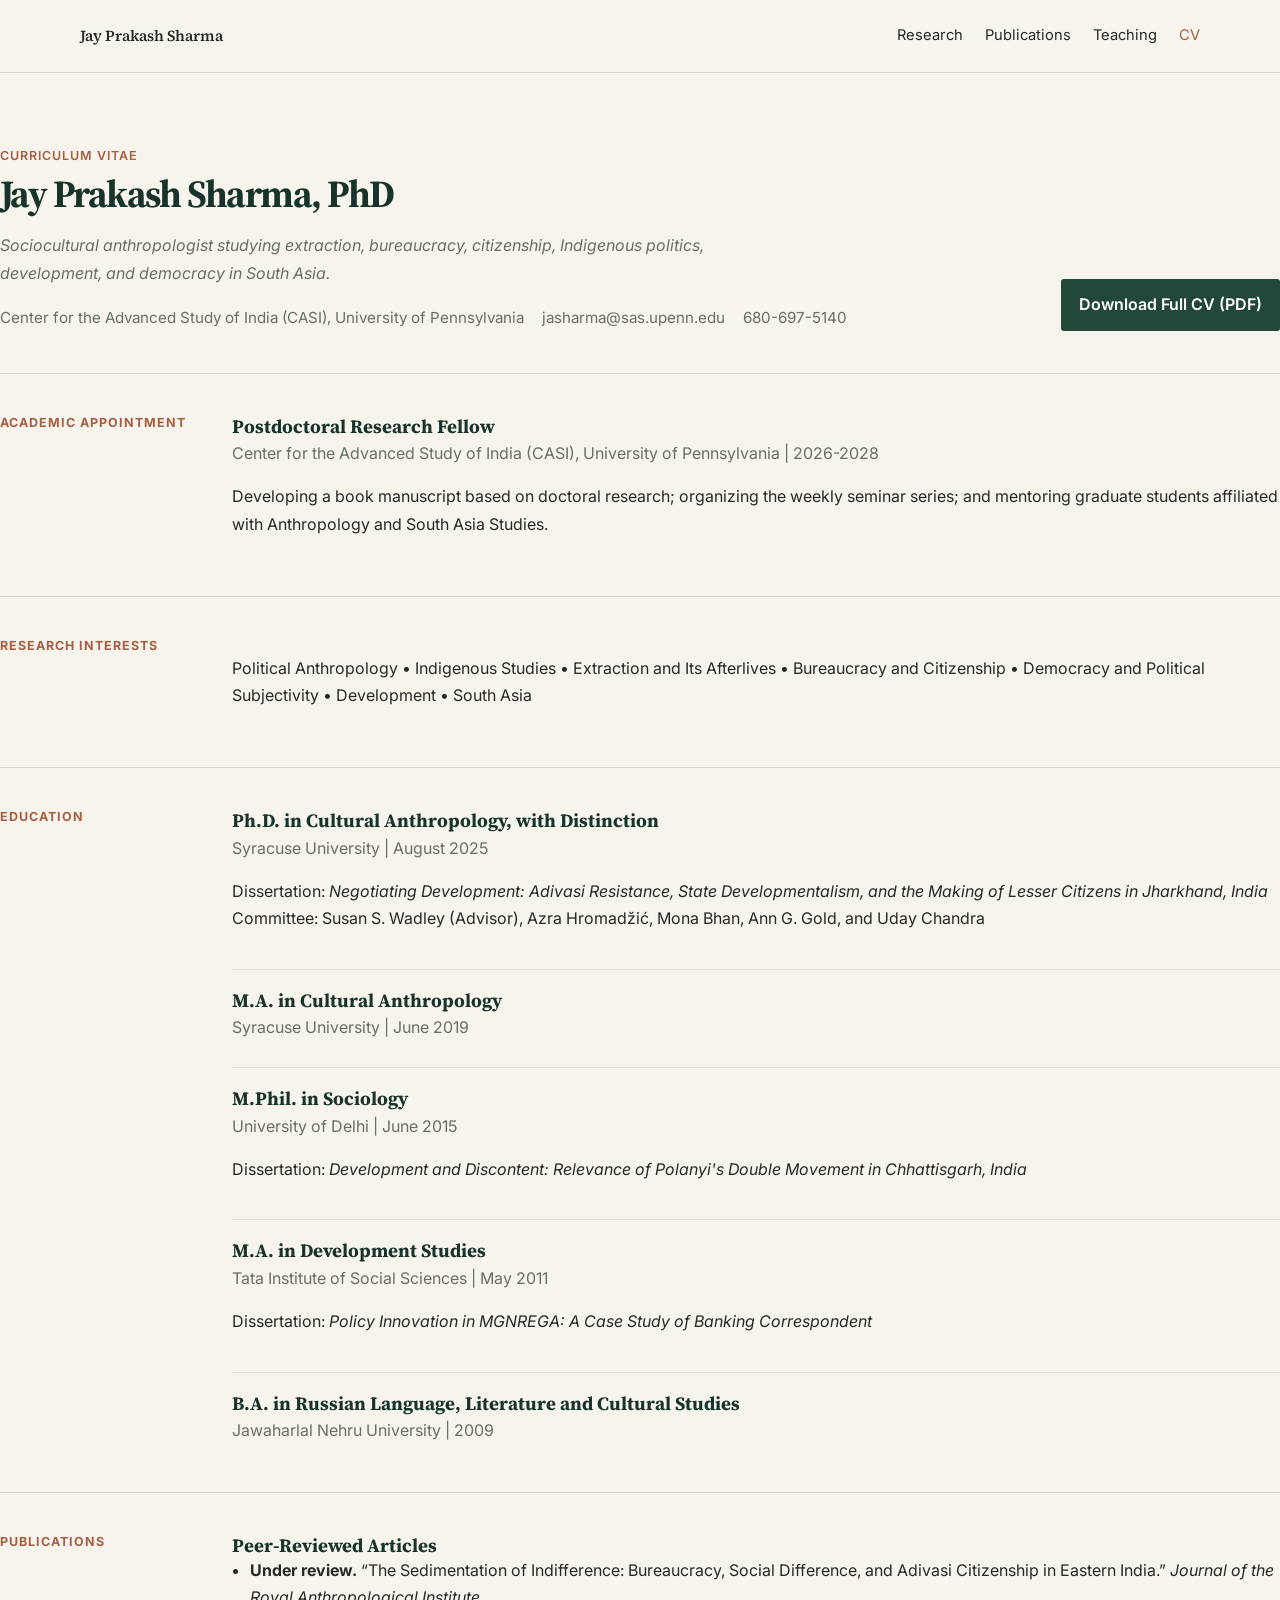
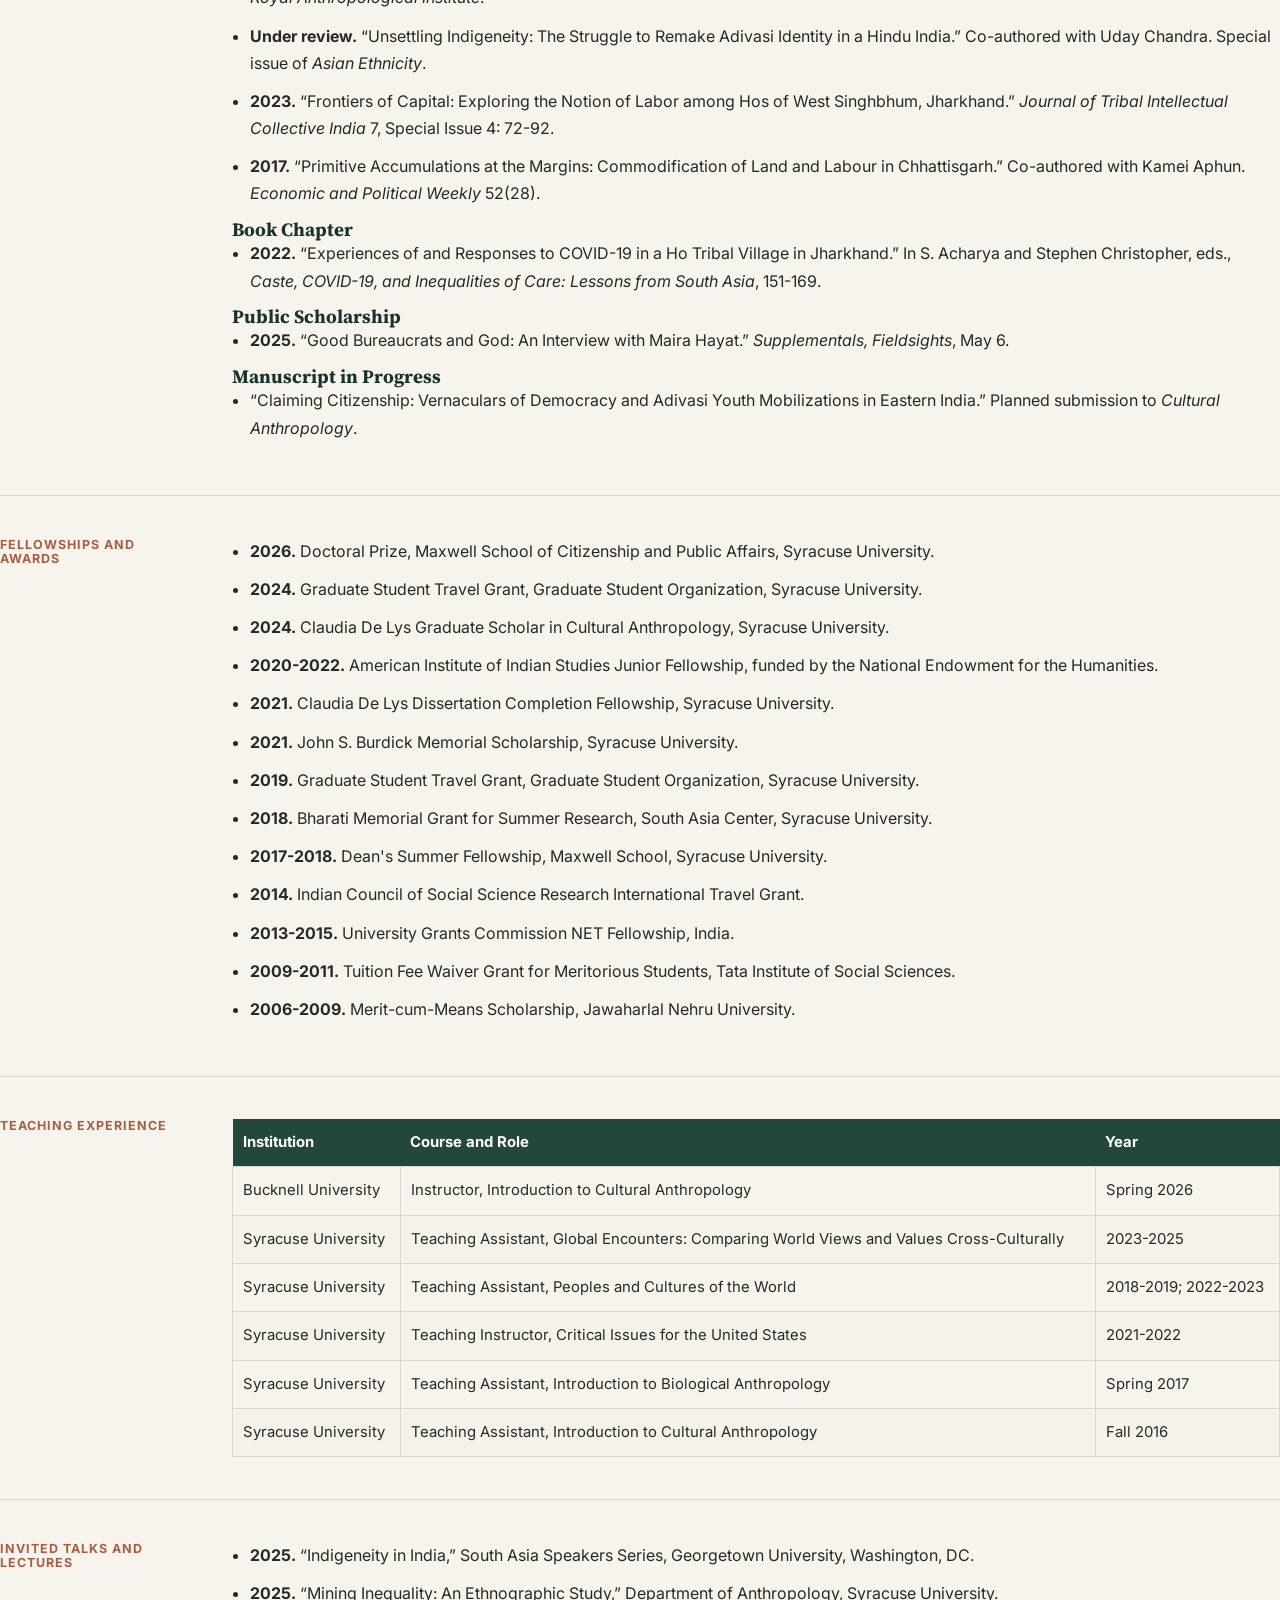
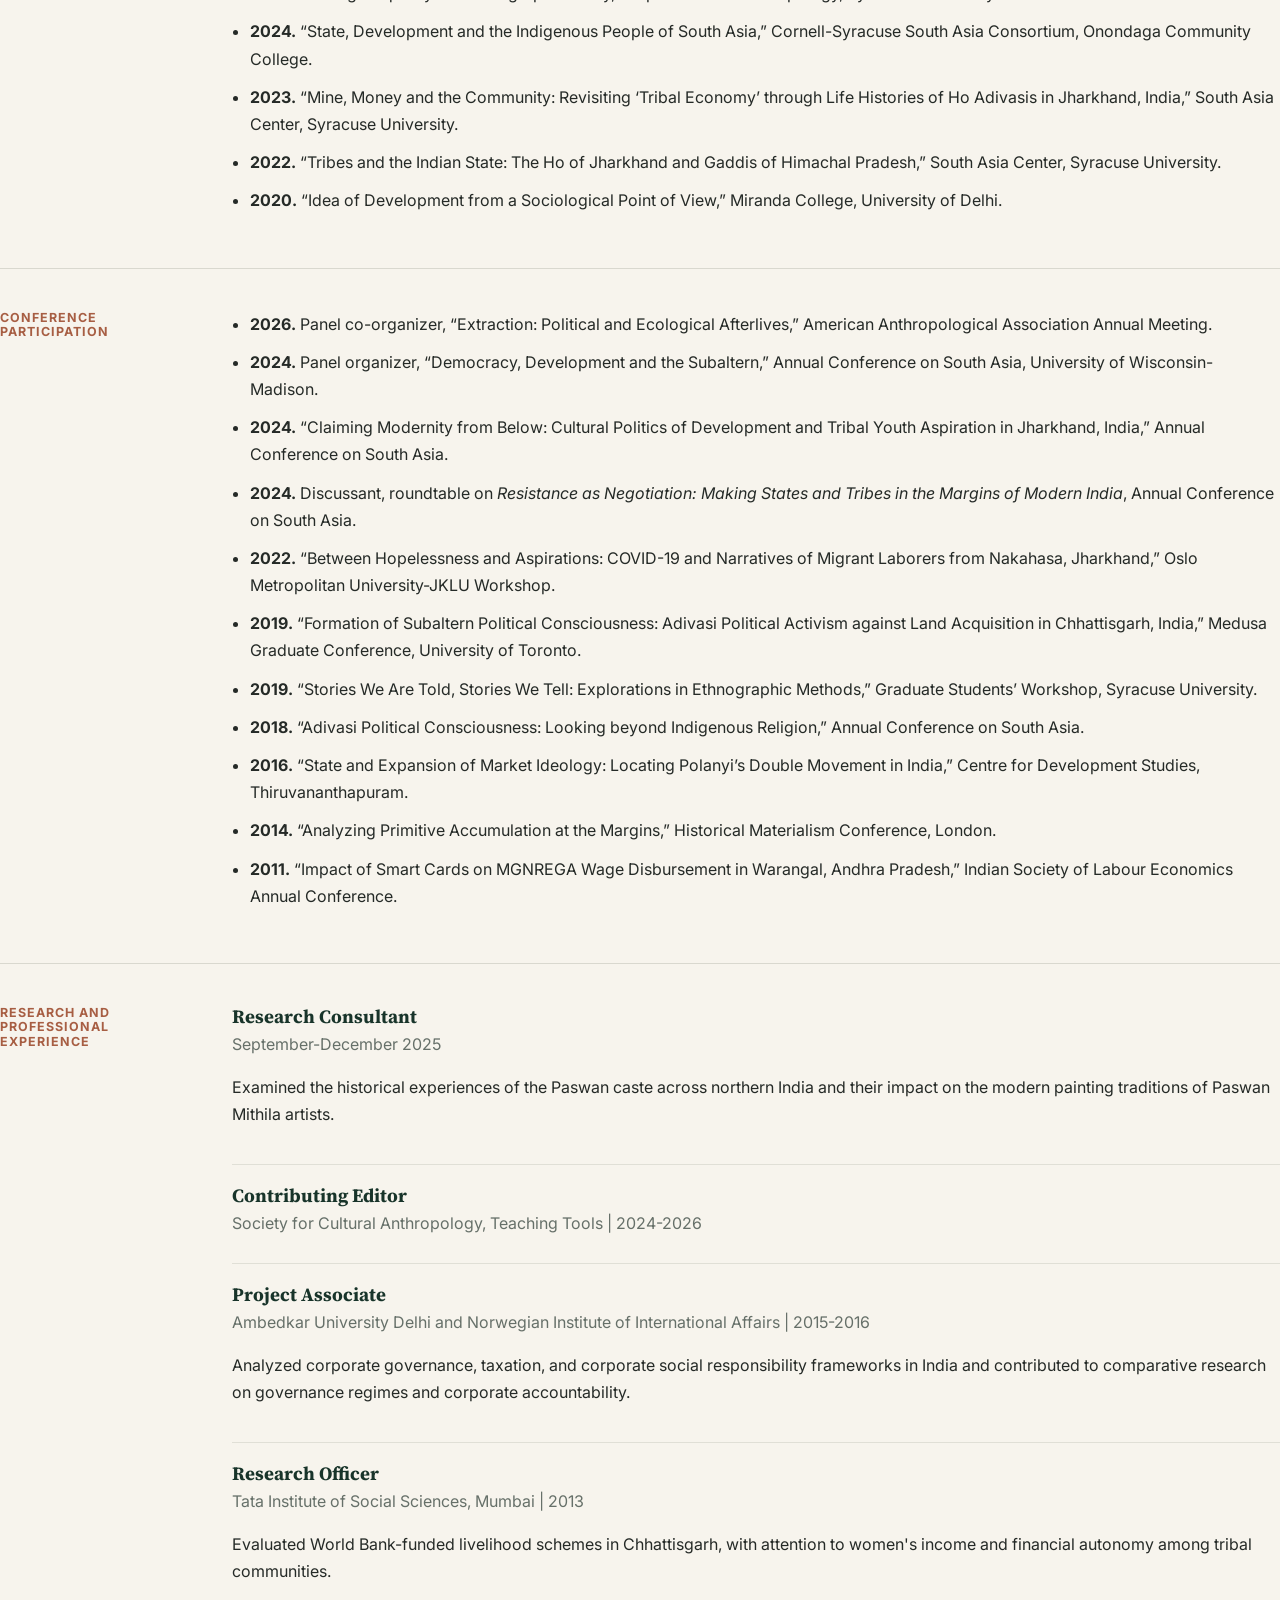
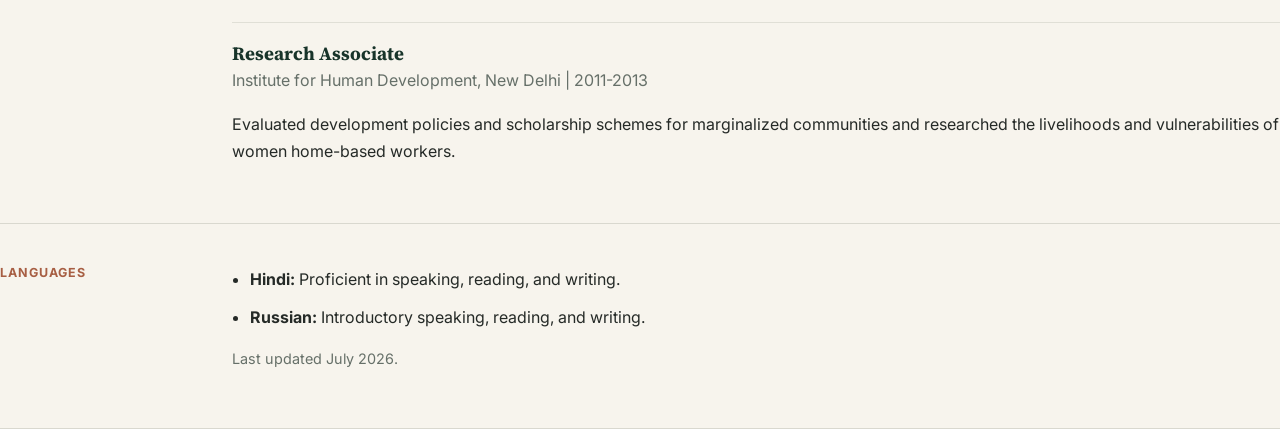
==== cv.html @ a137f5ca "Update cv.html" ====
<!doctype html><html lang="en"><head><meta charset="utf-8"><meta name="viewport" content="width=device-width,initial-scale=1"><title>CV | Jay Prakash Sharma</title><link rel="stylesheet" href="styles.css"><style>
.cv-hero{padding:72px 0 42px;border-bottom:1px solid var(--line)}.cv-hero-grid{display:grid;grid-template-columns:minmax(0,1fr) auto;gap:36px;align-items:end}.cv-hero h1{margin:6px 0 8px}.cv-tagline{max-width:760px;color:var(--muted);font-style:italic}.cv-contact{margin-top:18px;display:flex;gap:18px;flex-wrap:wrap;color:var(--muted);font-size:.95rem}.cv-download{display:inline-block;padding:12px 18px;background:var(--forest);color:#fff;text-decoration:none;border-radius:3px;font-weight:600}.cv-download:hover{background:var(--forest-dark);color:#fff}.cv-section{display:grid;grid-template-columns:190px minmax(0,1fr);gap:42px;padding:42px 0;border-bottom:1px solid var(--line)}.cv-section-title{margin:0;color:var(--terracotta);text-transform:uppercase;letter-spacing:.08em;font-family:Inter,sans-serif;font-size:.78rem;font-weight:700}.cv-content h3{margin:0;color:var(--forest-dark);font-size:1.18rem}.cv-meta{margin:3px 0 6px;color:var(--muted)}.cv-entry{padding-bottom:20px;margin-bottom:20px;border-bottom:1px solid rgba(217,216,207,.75)}.cv-entry:last-child{border-bottom:0;margin-bottom:0;padding-bottom:0}.cv-subheading{margin:28px 0 14px;color:var(--forest-dark);font-size:1.25rem}.cv-list{padding-left:1.15rem;margin:0}.cv-list li{margin-bottom:11px}.cv-table{width:100%;border-collapse:collapse;font-size:.93rem}.cv-table th{background:var(--forest);color:#fff;text-align:left;padding:11px 10px}.cv-table td{padding:11px 10px;border:1px solid var(--line);vertical-align:top}.cv-table tbody tr:nth-child(even){background:#f5f2ea}.cv-note{color:var(--muted);font-size:.9rem;margin-top:16px}@media(max-width:800px){.cv-hero-grid,.cv-section{grid-template-columns:1fr}.cv-section{gap:16px;padding:34px 0}}
</style></head><body><header class="site-header">
  <nav class="nav">
    <a class="brand" href="index.html">Jay Prakash Sharma</a>

    <div class="nav-links">
      <a href="index.html">Research</a>
      <a href="publications.html">Publications</a>
      <a href="teaching.html">Teaching</a>
      <a class="active" href="cv.html">CV</a>
    </div>
  </nav>
</header>
<section class="cv-hero"><div class="cv-hero-grid"><div><div class="label">Curriculum Vitae</div><h1>Jay Prakash Sharma, PhD</h1><p class="cv-tagline">Sociocultural anthropologist studying extraction, bureaucracy, citizenship, Indigenous politics, development, and democracy in South Asia.</p><div class="cv-contact"><span>Center for the Advanced Study of India (CASI), University of Pennsylvania</span><span>jasharma@sas.upenn.edu</span><span>680-697-5140</span></div></div><a class="cv-download" href="Jay_Prakash_Sharma_CV.pdf" download>Download Full CV (PDF)</a></div></section>
<section class="cv-section"><h2 class="cv-section-title">Academic Appointment</h2><div class="cv-content"><article class="cv-entry"><h3>Postdoctoral Research Fellow</h3><p class="cv-meta">Center for the Advanced Study of India (CASI), University of Pennsylvania | 2026-2028</p><p>Developing a book manuscript based on doctoral research; organizing the weekly seminar series; and mentoring graduate students affiliated with Anthropology and South Asia Studies.</p></article></div></section><section class="cv-section"><h2 class="cv-section-title">Research Interests</h2><div class="cv-content"><p>Political Anthropology • Indigenous Studies • Extraction and Its Afterlives • Bureaucracy and Citizenship • Democracy and Political Subjectivity • Development • South Asia</p></div></section><section class="cv-section"><h2 class="cv-section-title">Education</h2><div class="cv-content"><article class="cv-entry"><h3>Ph.D. in Cultural Anthropology, with Distinction</h3><p class="cv-meta">Syracuse University | August 2025</p><p>Dissertation: <i>Negotiating Development: Adivasi Resistance, State Developmentalism, and the Making of Lesser Citizens in Jharkhand, India</i><br/>Committee: Susan S. Wadley (Advisor), Azra Hromadžić, Mona Bhan, Ann G. Gold, and Uday Chandra</p></article><article class="cv-entry"><h3>M.A. in Cultural Anthropology</h3><p class="cv-meta">Syracuse University | June 2019</p></article><article class="cv-entry"><h3>M.Phil. in Sociology</h3><p class="cv-meta">University of Delhi | June 2015</p><p>Dissertation: <i>Development and Discontent: Relevance of Polanyi's Double Movement in Chhattisgarh, India</i></p></article><article class="cv-entry"><h3>M.A. in Development Studies</h3><p class="cv-meta">Tata Institute of Social Sciences | May 2011</p><p>Dissertation: <i>Policy Innovation in MGNREGA: A Case Study of Banking Correspondent</i></p></article><article class="cv-entry"><h3>B.A. in Russian Language, Literature and Cultural Studies</h3><p class="cv-meta">Jawaharlal Nehru University | 2009</p></article></div></section><section class="cv-section"><h2 class="cv-section-title">Publications</h2><div class="cv-content"><h3 class="cv-subheading">Peer-Reviewed Articles</h3><ul class="cv-list"><li><strong>Under review.</strong> “The Sedimentation of Indifference: Bureaucracy, Social Difference, and Adivasi Citizenship in Eastern India.” <em>Journal of the Royal Anthropological Institute</em>.</li><li><strong>Under review.</strong> “Unsettling Indigeneity: The Struggle to Remake Adivasi Identity in a Hindu India.” Co-authored with Uday Chandra. Special issue of <em>Asian Ethnicity</em>.</li><li><strong>2023.</strong> “Frontiers of Capital: Exploring the Notion of Labor among Hos of West Singhbhum, Jharkhand.” <em>Journal of Tribal Intellectual Collective India</em> 7, Special Issue 4: 72-92.</li><li><strong>2017.</strong> “Primitive Accumulations at the Margins: Commodification of Land and Labour in Chhattisgarh.” Co-authored with Kamei Aphun. <em>Economic and Political Weekly</em> 52(28).</li></ul><h3 class="cv-subheading">Book Chapter</h3><ul class="cv-list"><li><strong>2022.</strong> “Experiences of and Responses to COVID-19 in a Ho Tribal Village in Jharkhand.” In S. Acharya and Stephen Christopher, eds., <em>Caste, COVID-19, and Inequalities of Care: Lessons from South Asia</em>, 151-169.</li></ul><h3 class="cv-subheading">Public Scholarship</h3><ul class="cv-list"><li><strong>2025.</strong> “Good Bureaucrats and God: An Interview with Maira Hayat.” <em>Supplementals, Fieldsights</em>, May 6.</li></ul><h3 class="cv-subheading">Manuscript in Progress</h3><ul class="cv-list"><li>“Claiming Citizenship: Vernaculars of Democracy and Adivasi Youth Mobilizations in Eastern India.” Planned submission to <em>Cultural Anthropology</em>.</li></ul></div></section><section class="cv-section"><h2 class="cv-section-title">Fellowships and Awards</h2><div class="cv-content"><ul class="cv-list"><li><strong>2026.</strong> Doctoral Prize, Maxwell School of Citizenship and Public Affairs, Syracuse University.</li><li><strong>2024.</strong> Graduate Student Travel Grant, Graduate Student Organization, Syracuse University.</li><li><strong>2024.</strong> Claudia De Lys Graduate Scholar in Cultural Anthropology, Syracuse University.</li><li><strong>2020-2022.</strong> American Institute of Indian Studies Junior Fellowship, funded by the National Endowment for the Humanities.</li><li><strong>2021.</strong> Claudia De Lys Dissertation Completion Fellowship, Syracuse University.</li><li><strong>2021.</strong> John S. Burdick Memorial Scholarship, Syracuse University.</li><li><strong>2019.</strong> Graduate Student Travel Grant, Graduate Student Organization, Syracuse University.</li><li><strong>2018.</strong> Bharati Memorial Grant for Summer Research, South Asia Center, Syracuse University.</li><li><strong>2017-2018.</strong> Dean's Summer Fellowship, Maxwell School, Syracuse University.</li><li><strong>2014.</strong> Indian Council of Social Science Research International Travel Grant.</li><li><strong>2013-2015.</strong> University Grants Commission NET Fellowship, India.</li><li><strong>2009-2011.</strong> Tuition Fee Waiver Grant for Meritorious Students, Tata Institute of Social Sciences.</li><li><strong>2006-2009.</strong> Merit-cum-Means Scholarship, Jawaharlal Nehru University.</li></ul></div></section><section class="cv-section"><h2 class="cv-section-title">Teaching Experience</h2><div class="cv-content"><table class="cv-table"><thead><tr><th>Institution</th><th>Course and Role</th><th>Year</th></tr></thead><tbody><tr><td>Bucknell University</td><td>Instructor, Introduction to Cultural Anthropology</td><td>Spring 2026</td></tr><tr><td>Syracuse University</td><td>Teaching Assistant, Global Encounters: Comparing World Views and Values Cross-Culturally</td><td>2023-2025</td></tr><tr><td>Syracuse University</td><td>Teaching Assistant, Peoples and Cultures of the World</td><td>2018-2019; 2022-2023</td></tr><tr><td>Syracuse University</td><td>Teaching Instructor, Critical Issues for the United States</td><td>2021-2022</td></tr><tr><td>Syracuse University</td><td>Teaching Assistant, Introduction to Biological Anthropology</td><td>Spring 2017</td></tr><tr><td>Syracuse University</td><td>Teaching Assistant, Introduction to Cultural Anthropology</td><td>Fall 2016</td></tr></tbody></table></div></section><section class="cv-section"><h2 class="cv-section-title">Invited Talks and Lectures</h2><div class="cv-content"><ul class="cv-list"><li><strong>2025.</strong> “Indigeneity in India,” South Asia Speakers Series, Georgetown University, Washington, DC.</li><li><strong>2025.</strong> “Mining Inequality: An Ethnographic Study,” Department of Anthropology, Syracuse University.</li><li><strong>2024.</strong> “State, Development and the Indigenous People of South Asia,” Cornell-Syracuse South Asia Consortium, Onondaga Community College.</li><li><strong>2023.</strong> “Mine, Money and the Community: Revisiting ‘Tribal Economy’ through Life Histories of Ho Adivasis in Jharkhand, India,” South Asia Center, Syracuse University.</li><li><strong>2022.</strong> “Tribes and the Indian State: The Ho of Jharkhand and Gaddis of Himachal Pradesh,” South Asia Center, Syracuse University.</li><li><strong>2020.</strong> “Idea of Development from a Sociological Point of View,” Miranda College, University of Delhi.</li></ul></div></section><section class="cv-section"><h2 class="cv-section-title">Conference Participation</h2><div class="cv-content"><ul class="cv-list"><li><strong>2026.</strong> Panel co-organizer, “Extraction: Political and Ecological Afterlives,” American Anthropological Association Annual Meeting.</li><li><strong>2024.</strong> Panel organizer, “Democracy, Development and the Subaltern,” Annual Conference on South Asia, University of Wisconsin-Madison.</li><li><strong>2024.</strong> “Claiming Modernity from Below: Cultural Politics of Development and Tribal Youth Aspiration in Jharkhand, India,” Annual Conference on South Asia.</li><li><strong>2024.</strong> Discussant, roundtable on <em>Resistance as Negotiation: Making States and Tribes in the Margins of Modern India</em>, Annual Conference on South Asia.</li><li><strong>2022.</strong> “Between Hopelessness and Aspirations: COVID-19 and Narratives of Migrant Laborers from Nakahasa, Jharkhand,” Oslo Metropolitan University-JKLU Workshop.</li><li><strong>2019.</strong> “Formation of Subaltern Political Consciousness: Adivasi Political Activism against Land Acquisition in Chhattisgarh, India,” Medusa Graduate Conference, University of Toronto.</li><li><strong>2019.</strong> “Stories We Are Told, Stories We Tell: Explorations in Ethnographic Methods,” Graduate Students’ Workshop, Syracuse University.</li><li><strong>2018.</strong> “Adivasi Political Consciousness: Looking beyond Indigenous Religion,” Annual Conference on South Asia.</li><li><strong>2016.</strong> “State and Expansion of Market Ideology: Locating Polanyi’s Double Movement in India,” Centre for Development Studies, Thiruvananthapuram.</li><li><strong>2014.</strong> “Analyzing Primitive Accumulation at the Margins,” Historical Materialism Conference, London.</li><li><strong>2011.</strong> “Impact of Smart Cards on MGNREGA Wage Disbursement in Warangal, Andhra Pradesh,” Indian Society of Labour Economics Annual Conference.</li></ul></div></section><section class="cv-section"><h2 class="cv-section-title">Research and Professional Experience</h2><div class="cv-content"><article class="cv-entry"><h3>Research Consultant</h3><p class="cv-meta">September-December 2025</p><p>Examined the historical experiences of the Paswan caste across northern India and their impact on the modern painting traditions of Paswan Mithila artists.</p></article><article class="cv-entry"><h3>Contributing Editor</h3><p class="cv-meta">Society for Cultural Anthropology, Teaching Tools | 2024-2026</p></article><article class="cv-entry"><h3>Project Associate</h3><p class="cv-meta">Ambedkar University Delhi and Norwegian Institute of International Affairs | 2015-2016</p><p>Analyzed corporate governance, taxation, and corporate social responsibility frameworks in India and contributed to comparative research on governance regimes and corporate accountability.</p></article><article class="cv-entry"><h3>Research Officer</h3><p class="cv-meta">Tata Institute of Social Sciences, Mumbai | 2013</p><p>Evaluated World Bank-funded livelihood schemes in Chhattisgarh, with attention to women's income and financial autonomy among tribal communities.</p></article><article class="cv-entry"><h3>Research Associate</h3><p class="cv-meta">Institute for Human Development, New Delhi | 2011-2013</p><p>Evaluated development policies and scholarship schemes for marginalized communities and researched the livelihoods and vulnerabilities of women home-based workers.</p></article></div></section><section class="cv-section"><h2 class="cv-section-title">Languages</h2><div class="cv-content"><ul class="cv-list"><li><strong>Hindi:</strong> Proficient in speaking, reading, and writing.</li><li><strong>Russian:</strong> Introductory speaking, reading, and writing.</li></ul><p class="cv-note">Last updated July 2026.</p></div></section></main></body></html>
---- styles.css ----
@import url('https://fonts.googleapis.com/css2?family=Inter:wght@400;500;600&family=Source+Serif+4:opsz,wght@8..60,500;8..60,600&display=swap');
:root{--ivory:#f7f4ed;--paper:#fffdf8;--charcoal:#252a27;--muted:#667069;--forest:#23483a;--forest-dark:#18342a;--terracotta:#a75e43;--line:#d9d8cf;--max:1120px}
*{box-sizing:border-box} html{scroll-behavior:smooth}
body{margin:0;color:var(--charcoal);background:var(--ivory);font-family:"Inter",sans-serif;line-height:1.7}
a{color:var(--forest)} a:hover{color:var(--terracotta)}
.site-header{position:sticky;top:0;z-index:10;background:rgba(247,244,237,.96);border-bottom:1px solid var(--line);backdrop-filter:blur(10px)}
.nav{width:min(var(--max),calc(100% - 40px));margin:auto;min-height:72px;display:flex;align-items:center;justify-content:space-between;gap:28px}
.brand{
  font-family:"Source Serif 4",serif;
  font-size:.96rem;
  font-weight:600;
  text-decoration:none;
  color:var(--charcoal)
}
.nav-links{display:flex;flex-wrap:wrap;gap:22px}.nav-links a{color:var(--charcoal);text-decoration:none;font-size:.92rem}.nav-links a:hover,.nav-links a.active{color:var(--terracotta)}
main{width:min(var(--max),calc(100% - 40px));margin:auto}
.hero{display:grid;grid-template-columns:minmax(0,1.55fr) minmax(260px,.65fr);align-items:center;gap:64px;padding:70px 0 54px}
h1,h2,h3{font-family:"Source Serif 4",serif;line-height:1.15;color:var(--forest-dark)}
h1{
  margin:0 0 10px;
  font-size:clamp(1.7rem,3vw,2.55rem);
  letter-spacing:-.04em
}
h2{font-size:clamp(1.6rem,3vw,2.55rem);margin-bottom:18px} h3{font-size:1.45rem;margin-bottom:8px}
.affiliation{margin:4px 0 0;color:#3f4a44;line-height:1.5;font-size:1rem}
.position-title{display:block;font-weight:600;font-size:1.05rem;color:var(--forest-dark);margin-bottom:2px}
.subtitle{max-width:760px;margin:34px 0 0;font-family:"Inter",sans-serif;font-size:1.08rem;line-height:1.78;color:var(--charcoal)}
.portrait-wrap{display:flex;justify-content:flex-end}.portrait{width:min(100%,270px);height:338px;object-fit:cover;object-position:center 25%;display:block;border-radius:2px;box-shadow:14px 14px 0 var(--paper)}
.section{padding:72px 0;border-top:1px solid var(--line)}.section-intro{max-width:760px;font-size:1.08rem}
.feature p{
  font-size:.9rem;
  line-height:1.55;
  color:var(--muted);
}
.feature{display:grid;grid-template-columns:.72fr 1.28fr;gap:52px;align-items:start}
.label{color:var(--terracotta);font-weight:600;letter-spacing:.08em;text-transform:uppercase;font-size:.78rem}.text-link{font-weight:600;text-decoration:none}
.research-section>h2{
  font-size:1.1rem;
  margin-bottom:12px;
}
.grid-3{display:grid;grid-template-columns:repeat(3,1fr);gap:17px;margin-top:25px}.card{background:var(--paper);padding:20px;border:1px solid var(--line)}
.grid-3 .card h3{font-size:1.05rem;margin-top:0;margin-bottom:6px}.grid-3 .card p{color:var(--muted);font-size:.9rem;line-height:1.55;margin-bottom:0}
footer{margin-top:72px;background:var(--forest-dark);color:rgba(255,255,255,.82)}.footer-inner{width:min(var(--max),calc(100% - 40px));margin:auto;padding:42px 0;display:flex;justify-content:space-between;gap:24px;flex-wrap:wrap}
@media(max-width:800px){.nav{align-items:flex-start;padding:18px 0;flex-direction:column;gap:10px}.nav-links{gap:13px 18px}.hero,.feature,.grid-3{grid-template-columns:1fr}.hero{padding-top:52px;gap:38px}.portrait-wrap{justify-content:flex-start}.portrait{width:250px;height:313px}}

/* Final layout correction */

.nav,
main,
.footer-inner {
  width: min(1120px, calc(100% - 80px));
  margin-left: auto;
  margin-right: auto;
}

.hero {
  width: 100%;
  grid-template-columns: minmax(0, 1.55fr) 270px;
  gap: 64px;
}

.position-title {
  display: block;
  font-weight: 600;
  font-size: 1.05rem;
  color: #18342a;
  margin-bottom: 2px;
}

@media (max-width: 800px) {
  .nav,
  main,
  .footer-inner {
    width: calc(100% - 40px);
  }

  .hero {
    grid-template-columns: 1fr;
  }
}
/* Research page adjustments */

.research-page .page-header {
  padding: 34px 0 20px;
}

.research-page .page-header h1 {
  font-size: clamp(1.4rem, 2.45vw, 2.1rem);
  margin-bottom: 0;
}

.research-page .section {
  padding: 46px 0 64px;
}

.research-page .prose {
  max-width: 100%;
}

.research-page .prose .section-intro {
  max-width: 100%;
  margin: 0 0 28px;
  font-size: 1rem;
  line-height: 1.7;
}

.research-page .prose h2 {
  font-size: clamp(1.4rem, 2.8vw, 2.25rem);
  margin: 32px 0 14px;
}

.research-page .prose p {
  max-width: 100%;
  font-size: 1rem;
  line-height: 1.7;
  margin: 0 0 20px;
}
/* Publications page adjustments */

.publications-page .page-header {
  padding: 34px 0 20px;
}

.publications-page .page-header h1 {
  font-size: clamp(1.4rem, 2.45vw, 2.1rem);
  margin-bottom: 0;
}

.publications-page .publications-content {
  padding: 46px 0 64px;
}

.publications-page .publication-group {
  max-width: 900px;
  margin-bottom: 52px;
}

.publications-page .publication-group:last-child {
  margin-bottom: 0;
}

.publications-page .publication-group h2 {
  font-size: clamp(1.35rem, 2.4vw, 1.9rem);
  margin: 0 0 20px;
}

.publications-page .publication-entry {
  padding: 0 0 18px;
  margin: 0 0 18px;
  border-bottom: 1px solid var(--line);
}

.publications-page .publication-entry:last-child {
  margin-bottom: 0;
}

.publications-page .publication-entry p {
  margin: 0;
  font-size: 1rem;
  line-height: 1.75;
}

.publications-page .publication-year,
.publications-page .publication-status {
  font-weight: 600;
  color: var(--forest-dark);
}

.publications-page .publication-link {
  display: inline-block;
  margin-left: 6px;
  font-size: .92rem;
  font-weight: 600;
  text-decoration: none;
}
/* Teaching page adjustments */

.teaching-page .page-header {
  padding: 34px 0 20px;
}

.teaching-page .page-header h1 {
  font-size: clamp(1.4rem, 2.45vw, 2.1rem);
  margin-bottom: 0;
}

.teaching-page .teaching-content {
  padding: 46px 0 64px;
}

.teaching-page .teaching-introduction {
  max-width: 900px;
  margin-bottom: 48px;
}

.teaching-page .teaching-introduction p {
  margin: 0;
  font-size: 1rem;
  line-height: 1.75;
}

.teaching-page .teaching-group {
  max-width: 900px;
  margin-bottom: 52px;
}

.teaching-page .teaching-group:last-child {
  margin-bottom: 0;
}

.teaching-page .teaching-group h2 {
  font-size: clamp(1.35rem, 2.4vw, 1.9rem);
  margin: 0 0 22px;
}

.teaching-page .course-entry {
  padding: 0 0 22px;
  margin: 0 0 22px;
  border-bottom: 1px solid var(--line);
}

.teaching-page .course-entry:last-child {
  margin-bottom: 0;
}

.teaching-page .course-entry h3 {
  margin: 0 0 2px;
  font-size: 1.15rem;
}

.teaching-page .course-institution {
  margin: 0 0 8px;
  color: var(--terracotta);
  font-size: .9rem;
  font-weight: 600;
}

.teaching-page .course-entry p,
.teaching-page .teaching-group > p {
  font-size: 1rem;
  line-height: 1.75;
}

.teaching-page .course-entry p {
  margin-top: 0;
  margin-bottom: 0;
}

.teaching-page .teaching-group > p {
  margin: 0 0 18px;
}
/* ==================================================
   Minimal homepage
   ================================================== */

.home-page .home-main {
  max-width: 920px;
}


/* ABOUT */

.home-page .home-about {
  padding: 82px 0 74px;
  max-width: 790px;
}

.home-page .home-about h1 {
  font-size: clamp(1.9rem, 3vw, 2.55rem);
  font-weight: 500;
  letter-spacing: -0.03em;
  margin: 0 0 16px;
}

.home-page .home-affiliation {
  margin: 0 0 38px;
  color: var(--muted);
  font-size: .94rem;
  line-height: 1.55;
}

.home-page .home-intro {
  max-width: 760px;
  margin: 0;
  font-size: 1rem;
  line-height: 1.8;
}


/* SECTION LABELS */

.home-page .home-section-label {
  font-size: .72rem;
  font-weight: 600;
  letter-spacing: .11em;
  text-transform: uppercase;
  color: var(--terracotta);
  margin-bottom: 34px;
}


/* AREAS OF RESEARCH */

.home-page .home-research {
  border-top: 1px solid var(--line);
  padding: 58px 0 68px;
}

.home-page .research-list {
  max-width: 790px;
}

.home-page .research-item {
  display: grid;
  grid-template-columns: 245px 1fr;
  gap: 42px;
  padding: 22px 0;
  border-bottom: 1px solid var(--line);
}

.home-page .research-item:first-child {
  padding-top: 0;
}

.home-page .research-item h2 {
  margin: 0;
  font-size: 1.12rem;
  font-weight: 500;
  line-height: 1.35;
}

.home-page .research-item p {
  margin: 0;
  font-size: .94rem;
  line-height: 1.7;
  color: var(--charcoal);
}


/* FIELDWORK PHOTOGRAPH */

.home-page .fieldwork-image {
  max-width: 790px;
  margin: 10px 0 76px;
}

.home-page .fieldwork-image:empty {
  display: none;
}

.home-page .fieldwork-image img {
  display: block;
  width: 100%;
  height: auto;
}

.home-page .fieldwork-image figcaption {
  margin-top: 9px;
  color: var(--muted);
  font-size: .78rem;
  line-height: 1.5;
}


/* BOOK */

.home-page .home-book {
  border-top: 1px solid var(--line);
  padding: 58px 0 78px;
}

.home-page .book-content {
  max-width: 790px;
}

.home-page .book-content h2 {
  margin: 0 0 5px;
  font-size: clamp(1.55rem, 2.4vw, 2rem);
  font-weight: 500;
  letter-spacing: -0.02em;
}

.home-page .book-subtitle {
  margin: 0 0 34px;
  font-family: "Source Serif 4", serif;
  font-size: 1rem;
  color: var(--muted);
}

.home-page .book-question {
  margin: 0 0 24px;
  font-family: "Source Serif 4", serif;
  font-size: 1.18rem;
  line-height: 1.5;
  color: var(--forest-dark);
}

.home-page .book-content > p:not(.book-subtitle):not(.book-question) {
  margin: 0 0 20px;
  font-size: .96rem;
  line-height: 1.78;
}


/* MOBILE */

@media (max-width: 700px) {

  .home-page .home-about {
    padding: 58px 0 52px;
  }

  .home-page .research-item {
    grid-template-columns: 1fr;
    gap: 8px;
  }

  .home-page .home-research,
  .home-page .home-book {
    padding-top: 46px;
  }
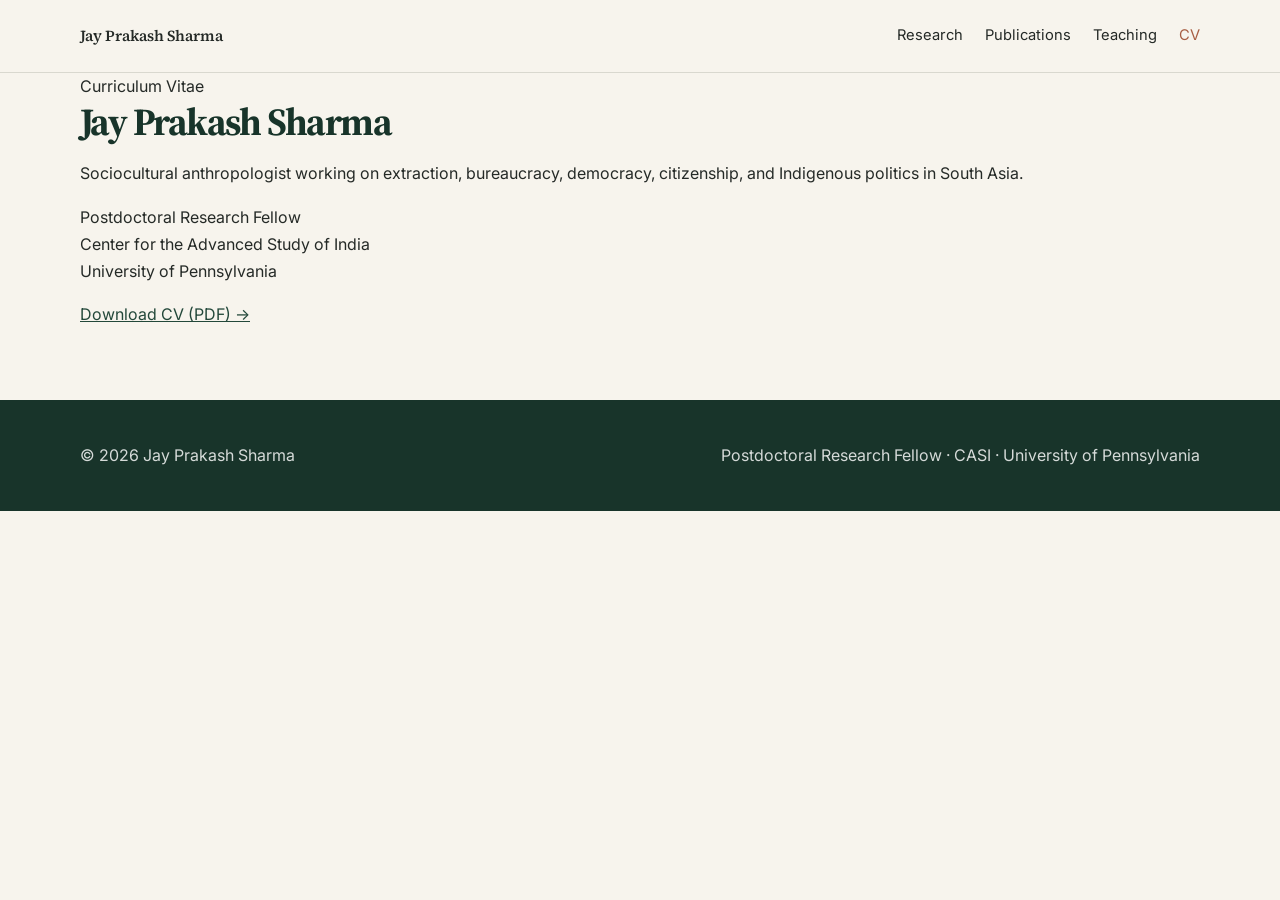
==== commit 82d42fbc: "Update cv.html" ====
--- a/cv.html
+++ b/cv.html
@@ -1,8 +1,31 @@
-<!doctype html><html lang="en"><head><meta charset="utf-8"><meta name="viewport" content="width=device-width,initial-scale=1"><title>CV | Jay Prakash Sharma</title><link rel="stylesheet" href="styles.css"><style>
-.cv-hero{padding:72px 0 42px;border-bottom:1px solid var(--line)}.cv-hero-grid{display:grid;grid-template-columns:minmax(0,1fr) auto;gap:36px;align-items:end}.cv-hero h1{margin:6px 0 8px}.cv-tagline{max-width:760px;color:var(--muted);font-style:italic}.cv-contact{margin-top:18px;display:flex;gap:18px;flex-wrap:wrap;color:var(--muted);font-size:.95rem}.cv-download{display:inline-block;padding:12px 18px;background:var(--forest);color:#fff;text-decoration:none;border-radius:3px;font-weight:600}.cv-download:hover{background:var(--forest-dark);color:#fff}.cv-section{display:grid;grid-template-columns:190px minmax(0,1fr);gap:42px;padding:42px 0;border-bottom:1px solid var(--line)}.cv-section-title{margin:0;color:var(--terracotta);text-transform:uppercase;letter-spacing:.08em;font-family:Inter,sans-serif;font-size:.78rem;font-weight:700}.cv-content h3{margin:0;color:var(--forest-dark);font-size:1.18rem}.cv-meta{margin:3px 0 6px;color:var(--muted)}.cv-entry{padding-bottom:20px;margin-bottom:20px;border-bottom:1px solid rgba(217,216,207,.75)}.cv-entry:last-child{border-bottom:0;margin-bottom:0;padding-bottom:0}.cv-subheading{margin:28px 0 14px;color:var(--forest-dark);font-size:1.25rem}.cv-list{padding-left:1.15rem;margin:0}.cv-list li{margin-bottom:11px}.cv-table{width:100%;border-collapse:collapse;font-size:.93rem}.cv-table th{background:var(--forest);color:#fff;text-align:left;padding:11px 10px}.cv-table td{padding:11px 10px;border:1px solid var(--line);vertical-align:top}.cv-table tbody tr:nth-child(even){background:#f5f2ea}.cv-note{color:var(--muted);font-size:.9rem;margin-top:16px}@media(max-width:800px){.cv-hero-grid,.cv-section{grid-template-columns:1fr}.cv-section{gap:16px;padding:34px 0}}
-</style></head><body><header class="site-header">
+<!doctype html>
+<html lang="en">
+
+<head>
+  <meta charset="utf-8">
+  <meta name="viewport" content="width=device-width, initial-scale=1">
+
+  <meta
+    name="description"
+    content="Curriculum vitae of Jay Prakash Sharma, sociocultural anthropologist and Postdoctoral Research Fellow at the Center for the Advanced Study of India, University of Pennsylvania.">
+
+  <title>CV | Jay Prakash Sharma</title>
+
+  <link rel="stylesheet" href="styles.css">
+</head>
+
+
+<body class="cv-page">
+
+
+<!-- NAVIGATION -->
+
+<header class="site-header">
   <nav class="nav">
-    <a class="brand" href="index.html">Jay Prakash Sharma</a>
+
+    <a class="brand" href="index.html">
+      Jay Prakash Sharma
+    </a>
 
     <div class="nav-links">
       <a href="index.html">Research</a>
@@ -10,7 +33,69 @@
       <a href="teaching.html">Teaching</a>
       <a class="active" href="cv.html">CV</a>
     </div>
+
   </nav>
 </header>
-<section class="cv-hero"><div class="cv-hero-grid"><div><div class="label">Curriculum Vitae</div><h1>Jay Prakash Sharma, PhD</h1><p class="cv-tagline">Sociocultural anthropologist studying extraction, bureaucracy, citizenship, Indigenous politics, development, and democracy in South Asia.</p><div class="cv-contact"><span>Center for the Advanced Study of India (CASI), University of Pennsylvania</span><span>jasharma@sas.upenn.edu</span><span>680-697-5140</span></div></div><a class="cv-download" href="Jay_Prakash_Sharma_CV.pdf" download>Download Full CV (PDF)</a></div></section>
-<section class="cv-section"><h2 class="cv-section-title">Academic Appointment</h2><div class="cv-content"><article class="cv-entry"><h3>Postdoctoral Research Fellow</h3><p class="cv-meta">Center for the Advanced Study of India (CASI), University of Pennsylvania | 2026-2028</p><p>Developing a book manuscript based on doctoral research; organizing the weekly seminar series; and mentoring graduate students affiliated with Anthropology and South Asia Studies.</p></article></div></section><section class="cv-section"><h2 class="cv-section-title">Research Interests</h2><div class="cv-content"><p>Political Anthropology • Indigenous Studies • Extraction and Its Afterlives • Bureaucracy and Citizenship • Democracy and Political Subjectivity • Development • South Asia</p></div></section><section class="cv-section"><h2 class="cv-section-title">Education</h2><div class="cv-content"><article class="cv-entry"><h3>Ph.D. in Cultural Anthropology, with Distinction</h3><p class="cv-meta">Syracuse University | August 2025</p><p>Dissertation: <i>Negotiating Development: Adivasi Resistance, State Developmentalism, and the Making of Lesser Citizens in Jharkhand, India</i><br/>Committee: Susan S. Wadley (Advisor), Azra Hromadžić, Mona Bhan, Ann G. Gold, and Uday Chandra</p></article><article class="cv-entry"><h3>M.A. in Cultural Anthropology</h3><p class="cv-meta">Syracuse University | June 2019</p></article><article class="cv-entry"><h3>M.Phil. in Sociology</h3><p class="cv-meta">University of Delhi | June 2015</p><p>Dissertation: <i>Development and Discontent: Relevance of Polanyi's Double Movement in Chhattisgarh, India</i></p></article><article class="cv-entry"><h3>M.A. in Development Studies</h3><p class="cv-meta">Tata Institute of Social Sciences | May 2011</p><p>Dissertation: <i>Policy Innovation in MGNREGA: A Case Study of Banking Correspondent</i></p></article><article class="cv-entry"><h3>B.A. in Russian Language, Literature and Cultural Studies</h3><p class="cv-meta">Jawaharlal Nehru University | 2009</p></article></div></section><section class="cv-section"><h2 class="cv-section-title">Publications</h2><div class="cv-content"><h3 class="cv-subheading">Peer-Reviewed Articles</h3><ul class="cv-list"><li><strong>Under review.</strong> “The Sedimentation of Indifference: Bureaucracy, Social Difference, and Adivasi Citizenship in Eastern India.” <em>Journal of the Royal Anthropological Institute</em>.</li><li><strong>Under review.</strong> “Unsettling Indigeneity: The Struggle to Remake Adivasi Identity in a Hindu India.” Co-authored with Uday Chandra. Special issue of <em>Asian Ethnicity</em>.</li><li><strong>2023.</strong> “Frontiers of Capital: Exploring the Notion of Labor among Hos of West Singhbhum, Jharkhand.” <em>Journal of Tribal Intellectual Collective India</em> 7, Special Issue 4: 72-92.</li><li><strong>2017.</strong> “Primitive Accumulations at the Margins: Commodification of Land and Labour in Chhattisgarh.” Co-authored with Kamei Aphun. <em>Economic and Political Weekly</em> 52(28).</li></ul><h3 class="cv-subheading">Book Chapter</h3><ul class="cv-list"><li><strong>2022.</strong> “Experiences of and Responses to COVID-19 in a Ho Tribal Village in Jharkhand.” In S. Acharya and Stephen Christopher, eds., <em>Caste, COVID-19, and Inequalities of Care: Lessons from South Asia</em>, 151-169.</li></ul><h3 class="cv-subheading">Public Scholarship</h3><ul class="cv-list"><li><strong>2025.</strong> “Good Bureaucrats and God: An Interview with Maira Hayat.” <em>Supplementals, Fieldsights</em>, May 6.</li></ul><h3 class="cv-subheading">Manuscript in Progress</h3><ul class="cv-list"><li>“Claiming Citizenship: Vernaculars of Democracy and Adivasi Youth Mobilizations in Eastern India.” Planned submission to <em>Cultural Anthropology</em>.</li></ul></div></section><section class="cv-section"><h2 class="cv-section-title">Fellowships and Awards</h2><div class="cv-content"><ul class="cv-list"><li><strong>2026.</strong> Doctoral Prize, Maxwell School of Citizenship and Public Affairs, Syracuse University.</li><li><strong>2024.</strong> Graduate Student Travel Grant, Graduate Student Organization, Syracuse University.</li><li><strong>2024.</strong> Claudia De Lys Graduate Scholar in Cultural Anthropology, Syracuse University.</li><li><strong>2020-2022.</strong> American Institute of Indian Studies Junior Fellowship, funded by the National Endowment for the Humanities.</li><li><strong>2021.</strong> Claudia De Lys Dissertation Completion Fellowship, Syracuse University.</li><li><strong>2021.</strong> John S. Burdick Memorial Scholarship, Syracuse University.</li><li><strong>2019.</strong> Graduate Student Travel Grant, Graduate Student Organization, Syracuse University.</li><li><strong>2018.</strong> Bharati Memorial Grant for Summer Research, South Asia Center, Syracuse University.</li><li><strong>2017-2018.</strong> Dean's Summer Fellowship, Maxwell School, Syracuse University.</li><li><strong>2014.</strong> Indian Council of Social Science Research International Travel Grant.</li><li><strong>2013-2015.</strong> University Grants Commission NET Fellowship, India.</li><li><strong>2009-2011.</strong> Tuition Fee Waiver Grant for Meritorious Students, Tata Institute of Social Sciences.</li><li><strong>2006-2009.</strong> Merit-cum-Means Scholarship, Jawaharlal Nehru University.</li></ul></div></section><section class="cv-section"><h2 class="cv-section-title">Teaching Experience</h2><div class="cv-content"><table class="cv-table"><thead><tr><th>Institution</th><th>Course and Role</th><th>Year</th></tr></thead><tbody><tr><td>Bucknell University</td><td>Instructor, Introduction to Cultural Anthropology</td><td>Spring 2026</td></tr><tr><td>Syracuse University</td><td>Teaching Assistant, Global Encounters: Comparing World Views and Values Cross-Culturally</td><td>2023-2025</td></tr><tr><td>Syracuse University</td><td>Teaching Assistant, Peoples and Cultures of the World</td><td>2018-2019; 2022-2023</td></tr><tr><td>Syracuse University</td><td>Teaching Instructor, Critical Issues for the United States</td><td>2021-2022</td></tr><tr><td>Syracuse University</td><td>Teaching Assistant, Introduction to Biological Anthropology</td><td>Spring 2017</td></tr><tr><td>Syracuse University</td><td>Teaching Assistant, Introduction to Cultural Anthropology</td><td>Fall 2016</td></tr></tbody></table></div></section><section class="cv-section"><h2 class="cv-section-title">Invited Talks and Lectures</h2><div class="cv-content"><ul class="cv-list"><li><strong>2025.</strong> “Indigeneity in India,” South Asia Speakers Series, Georgetown University, Washington, DC.</li><li><strong>2025.</strong> “Mining Inequality: An Ethnographic Study,” Department of Anthropology, Syracuse University.</li><li><strong>2024.</strong> “State, Development and the Indigenous People of South Asia,” Cornell-Syracuse South Asia Consortium, Onondaga Community College.</li><li><strong>2023.</strong> “Mine, Money and the Community: Revisiting ‘Tribal Economy’ through Life Histories of Ho Adivasis in Jharkhand, India,” South Asia Center, Syracuse University.</li><li><strong>2022.</strong> “Tribes and the Indian State: The Ho of Jharkhand and Gaddis of Himachal Pradesh,” South Asia Center, Syracuse University.</li><li><strong>2020.</strong> “Idea of Development from a Sociological Point of View,” Miranda College, University of Delhi.</li></ul></div></section><section class="cv-section"><h2 class="cv-section-title">Conference Participation</h2><div class="cv-content"><ul class="cv-list"><li><strong>2026.</strong> Panel co-organizer, “Extraction: Political and Ecological Afterlives,” American Anthropological Association Annual Meeting.</li><li><strong>2024.</strong> Panel organizer, “Democracy, Development and the Subaltern,” Annual Conference on South Asia, University of Wisconsin-Madison.</li><li><strong>2024.</strong> “Claiming Modernity from Below: Cultural Politics of Development and Tribal Youth Aspiration in Jharkhand, India,” Annual Conference on South Asia.</li><li><strong>2024.</strong> Discussant, roundtable on <em>Resistance as Negotiation: Making States and Tribes in the Margins of Modern India</em>, Annual Conference on South Asia.</li><li><strong>2022.</strong> “Between Hopelessness and Aspirations: COVID-19 and Narratives of Migrant Laborers from Nakahasa, Jharkhand,” Oslo Metropolitan University-JKLU Workshop.</li><li><strong>2019.</strong> “Formation of Subaltern Political Consciousness: Adivasi Political Activism against Land Acquisition in Chhattisgarh, India,” Medusa Graduate Conference, University of Toronto.</li><li><strong>2019.</strong> “Stories We Are Told, Stories We Tell: Explorations in Ethnographic Methods,” Graduate Students’ Workshop, Syracuse University.</li><li><strong>2018.</strong> “Adivasi Political Consciousness: Looking beyond Indigenous Religion,” Annual Conference on South Asia.</li><li><strong>2016.</strong> “State and Expansion of Market Ideology: Locating Polanyi’s Double Movement in India,” Centre for Development Studies, Thiruvananthapuram.</li><li><strong>2014.</strong> “Analyzing Primitive Accumulation at the Margins,” Historical Materialism Conference, London.</li><li><strong>2011.</strong> “Impact of Smart Cards on MGNREGA Wage Disbursement in Warangal, Andhra Pradesh,” Indian Society of Labour Economics Annual Conference.</li></ul></div></section><section class="cv-section"><h2 class="cv-section-title">Research and Professional Experience</h2><div class="cv-content"><article class="cv-entry"><h3>Research Consultant</h3><p class="cv-meta">September-December 2025</p><p>Examined the historical experiences of the Paswan caste across northern India and their impact on the modern painting traditions of Paswan Mithila artists.</p></article><article class="cv-entry"><h3>Contributing Editor</h3><p class="cv-meta">Society for Cultural Anthropology, Teaching Tools | 2024-2026</p></article><article class="cv-entry"><h3>Project Associate</h3><p class="cv-meta">Ambedkar University Delhi and Norwegian Institute of International Affairs | 2015-2016</p><p>Analyzed corporate governance, taxation, and corporate social responsibility frameworks in India and contributed to comparative research on governance regimes and corporate accountability.</p></article><article class="cv-entry"><h3>Research Officer</h3><p class="cv-meta">Tata Institute of Social Sciences, Mumbai | 2013</p><p>Evaluated World Bank-funded livelihood schemes in Chhattisgarh, with attention to women's income and financial autonomy among tribal communities.</p></article><article class="cv-entry"><h3>Research Associate</h3><p class="cv-meta">Institute for Human Development, New Delhi | 2011-2013</p><p>Evaluated development policies and scholarship schemes for marginalized communities and researched the livelihoods and vulnerabilities of women home-based workers.</p></article></div></section><section class="cv-section"><h2 class="cv-section-title">Languages</h2><div class="cv-content"><ul class="cv-list"><li><strong>Hindi:</strong> Proficient in speaking, reading, and writing.</li><li><strong>Russian:</strong> Introductory speaking, reading, and writing.</li></ul><p class="cv-note">Last updated July 2026.</p></div></section></main></body></html>
+
+
+<!-- MAIN CONTENT -->
+
+<main class="cv-main">
+
+  <section class="cv-simple">
+
+    <div class="cv-label">
+      Curriculum Vitae
+    </div>
+
+    <h1>Jay Prakash Sharma</h1>
+
+    <p class="cv-description">
+      Sociocultural anthropologist working on extraction, bureaucracy,
+      democracy, citizenship, and Indigenous politics in South Asia.
+    </p>
+
+    <div class="cv-details">
+
+      <p>
+        Postdoctoral Research Fellow<br>
+        Center for the Advanced Study of India<br>
+        University of Pennsylvania
+      </p>
+
+    </div>
+
+    <a
+      class="cv-download"
+      href="Jay_Prakash_Sharma_CV.pdf"
+      target="_blank"
+      rel="noopener noreferrer">
+      Download CV (PDF) →
+    </a>
+
+  </section>
+
+</main>
+
+
+<!-- FOOTER -->
+
+<footer>
+
+  <div class="footer-inner">
+
+    <div>
+      © 2026 Jay Prakash Sharma
+    </div>
+
+    <div>
+      Postdoctoral Research Fellow · CASI · University of Pennsylvania
+    </div>
+
+  </div>
+
+</footer>
+
+
+</body>
+</html>
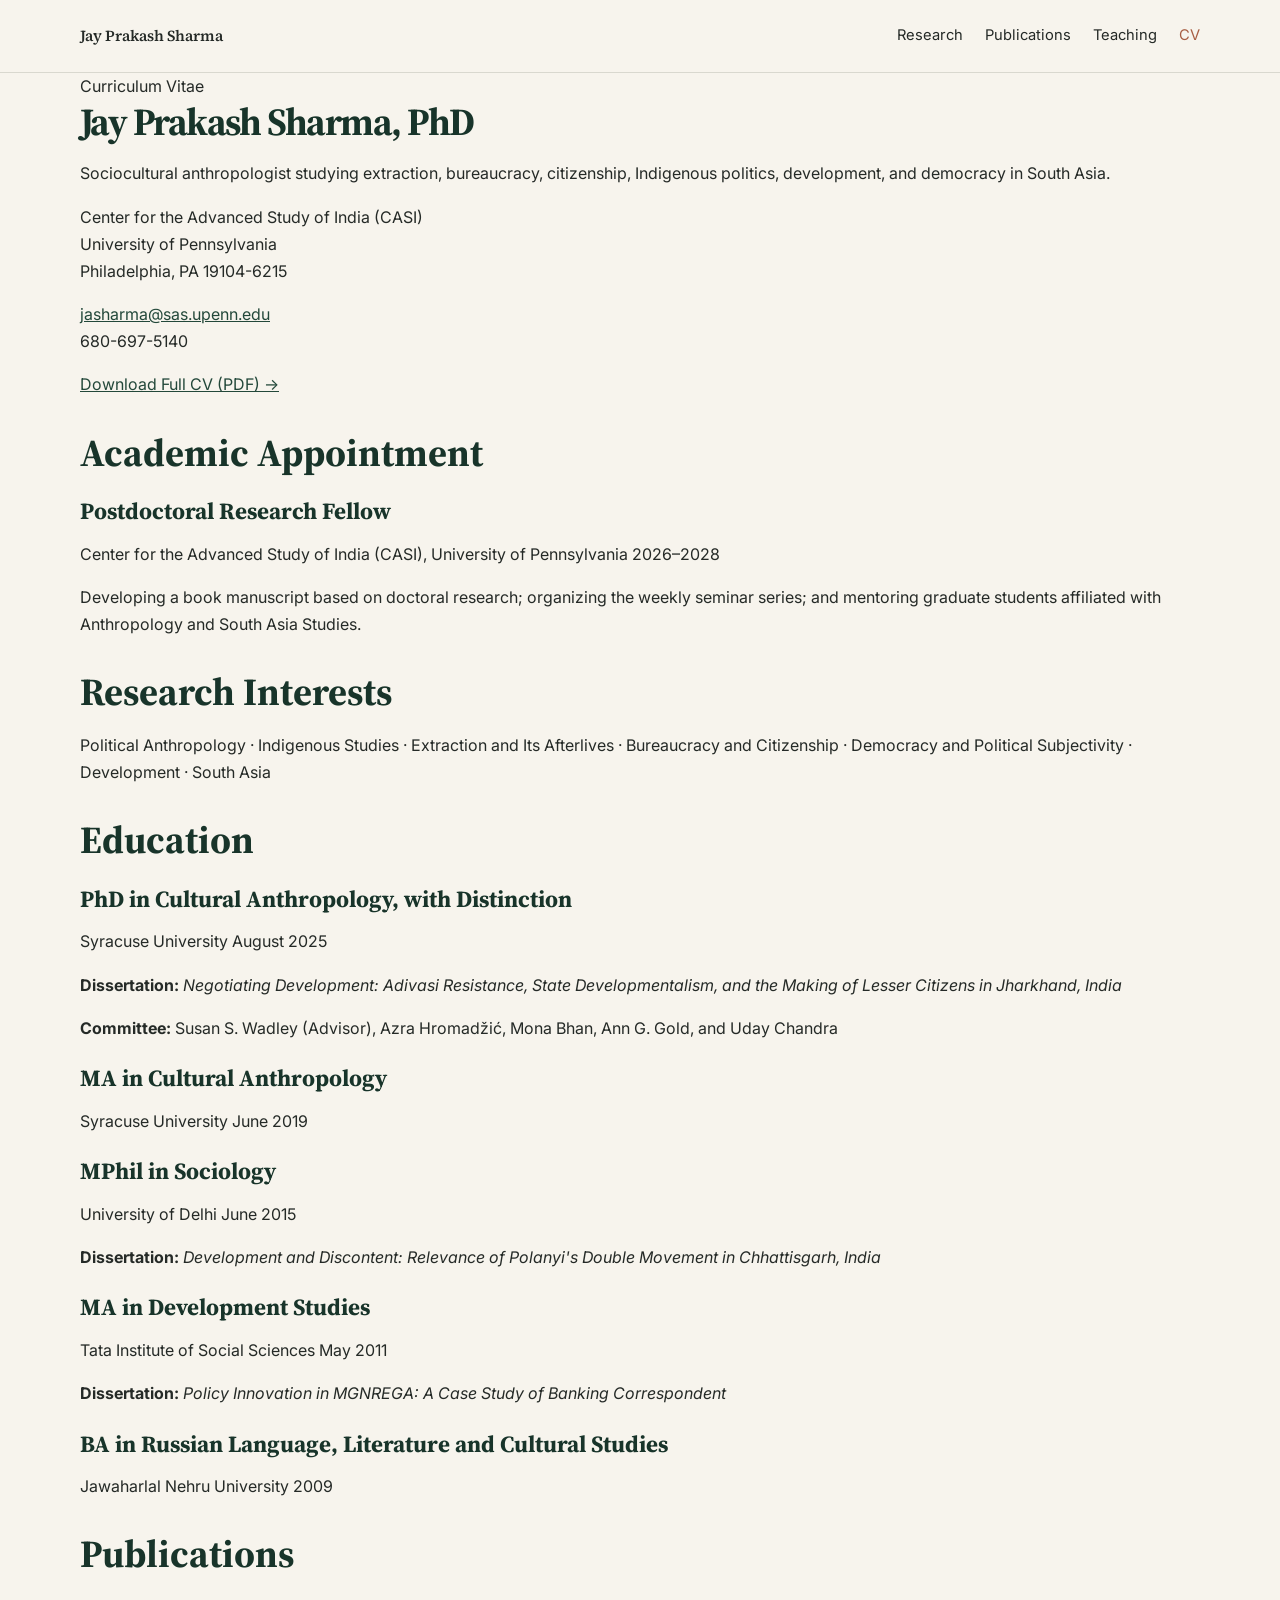
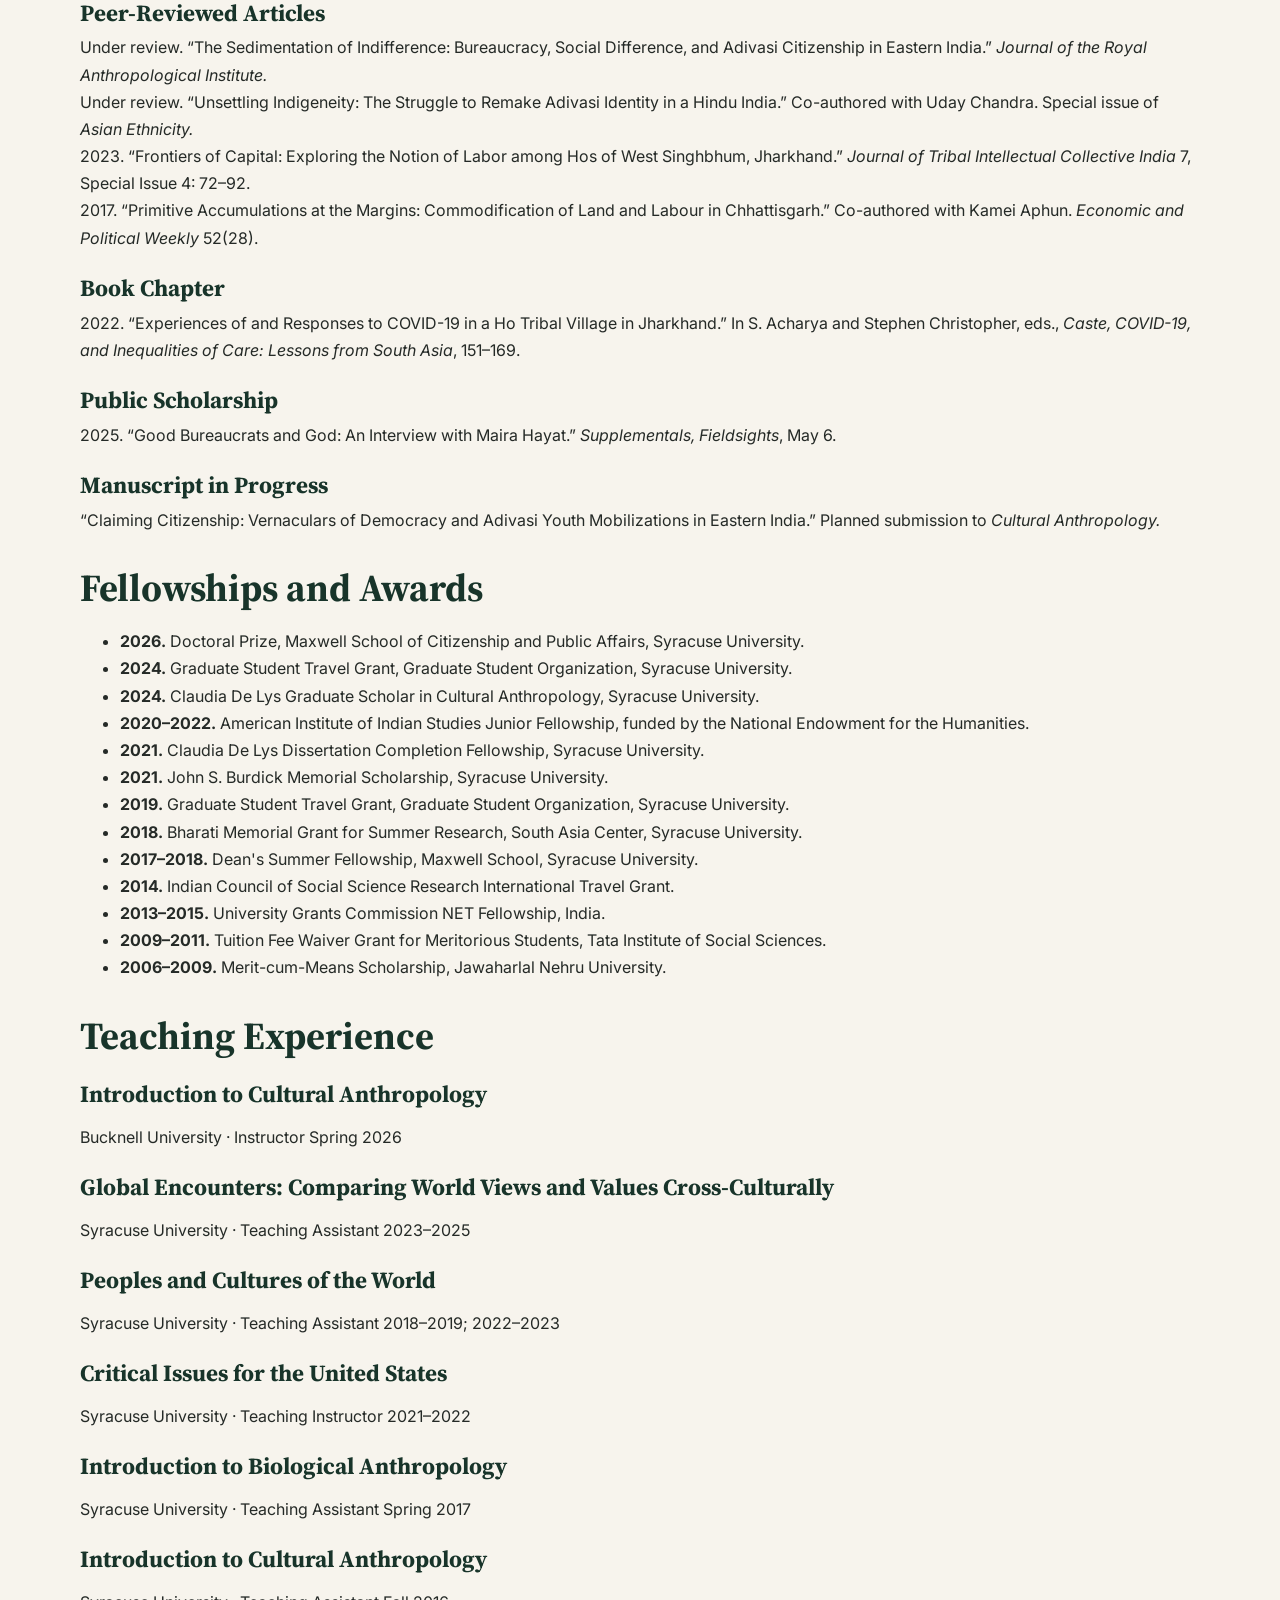
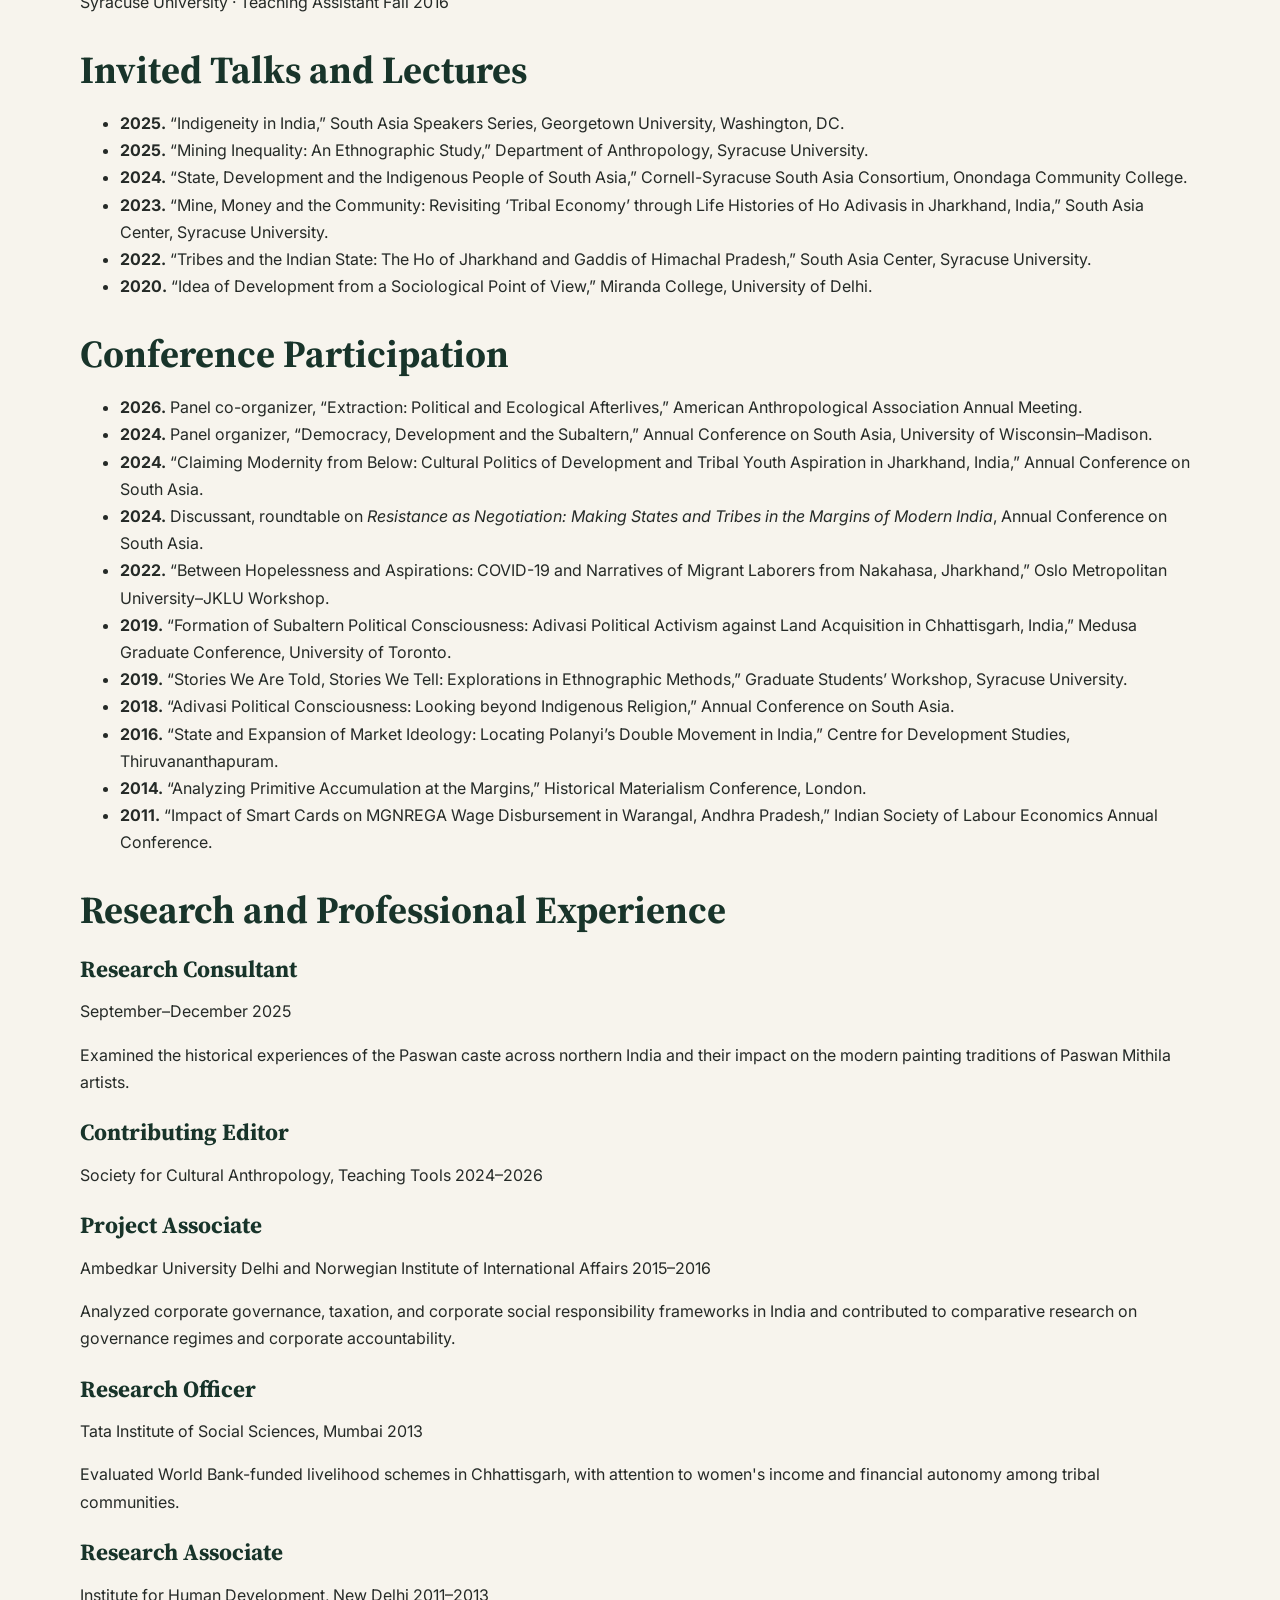
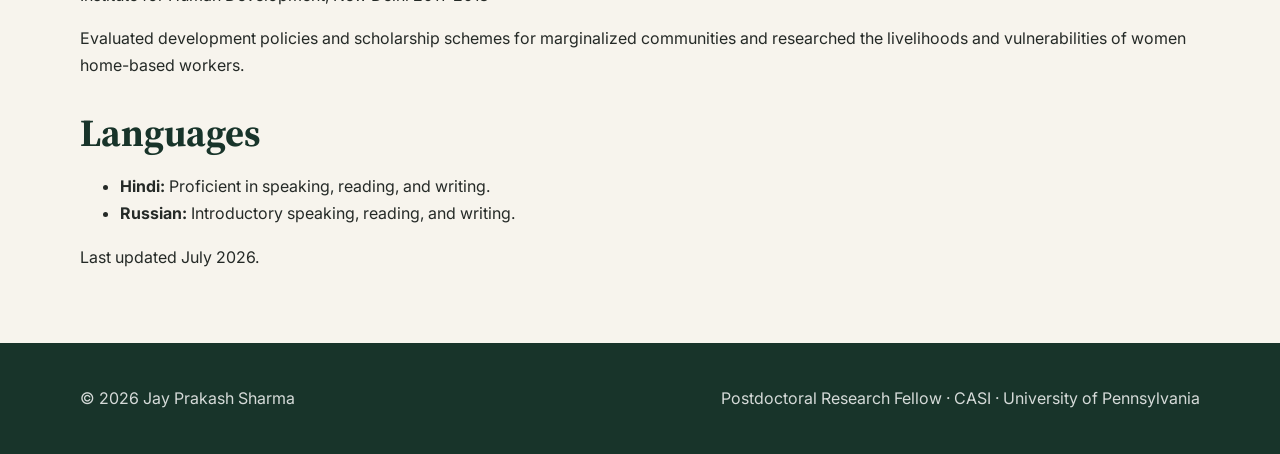
==== commit 5d89a057: "Update cv.html" ====
--- a/cv.html
+++ b/cv.html
@@ -10,11 +10,9 @@
     content="Curriculum vitae of Jay Prakash Sharma, sociocultural anthropologist and Postdoctoral Research Fellow at the Center for the Advanced Study of India, University of Pennsylvania.">
 
   <title>CV | Jay Prakash Sharma</title>
-
   <link rel="stylesheet" href="styles.css">
 </head>
 
-
 <body class="cv-page">
 
 
@@ -23,9 +21,7 @@
 <header class="site-header">
   <nav class="nav">
 
-    <a class="brand" href="index.html">
-      Jay Prakash Sharma
-    </a>
+    <a class="brand" href="index.html">Jay Prakash Sharma</a>
 
     <div class="nav-links">
       <a href="index.html">Research</a>
@@ -38,31 +34,33 @@
 </header>
 
 
-<!-- MAIN CONTENT -->
-
 <main class="cv-main">
 
-  <section class="cv-simple">
-
-    <div class="cv-label">
-      Curriculum Vitae
-    </div>
-
-    <h1>Jay Prakash Sharma</h1>
+
+  <!-- CV INTRODUCTION -->
+
+  <section class="cv-header">
+
+    <div class="cv-label">Curriculum Vitae</div>
+
+    <h1>Jay Prakash Sharma, PhD</h1>
 
     <p class="cv-description">
-      Sociocultural anthropologist working on extraction, bureaucracy,
-      democracy, citizenship, and Indigenous politics in South Asia.
+      Sociocultural anthropologist studying extraction, bureaucracy,
+      citizenship, Indigenous politics, development, and democracy in South Asia.
     </p>
 
-    <div class="cv-details">
-
-      <p>
-        Postdoctoral Research Fellow<br>
-        Center for the Advanced Study of India<br>
-        University of Pennsylvania
-      </p>
-
+    <div class="cv-contact">
+      <p>
+        Center for the Advanced Study of India (CASI)<br>
+        University of Pennsylvania<br>
+        Philadelphia, PA 19104-6215
+      </p>
+
+      <p>
+        <a href="mailto:jasharma@sas.upenn.edu">jasharma@sas.upenn.edu</a><br>
+        680-697-5140
+      </p>
     </div>
 
     <a
@@ -70,30 +68,398 @@
       href="Jay_Prakash_Sharma_CV.pdf"
       target="_blank"
       rel="noopener noreferrer">
-      Download CV (PDF) →
+      Download Full CV (PDF) →
     </a>
 
   </section>
 
+
+  <!-- ACADEMIC APPOINTMENT -->
+
+  <section class="cv-section">
+
+    <h2>Academic Appointment</h2>
+
+    <div class="cv-entry">
+      <div class="cv-entry-main">
+        <h3>Postdoctoral Research Fellow</h3>
+        <p class="cv-meta">
+          Center for the Advanced Study of India (CASI), University of Pennsylvania
+          <span class="cv-date">2026–2028</span>
+        </p>
+
+        <p>
+          Developing a book manuscript based on doctoral research; organizing
+          the weekly seminar series; and mentoring graduate students affiliated
+          with Anthropology and South Asia Studies.
+        </p>
+      </div>
+    </div>
+
+  </section>
+
+
+  <!-- RESEARCH INTERESTS -->
+
+  <section class="cv-section">
+
+    <h2>Research Interests</h2>
+
+    <p class="cv-interests">
+      Political Anthropology · Indigenous Studies · Extraction and Its Afterlives ·
+      Bureaucracy and Citizenship · Democracy and Political Subjectivity ·
+      Development · South Asia
+    </p>
+
+  </section>
+
+
+  <!-- EDUCATION -->
+
+  <section class="cv-section">
+
+    <h2>Education</h2>
+
+    <div class="cv-entry">
+      <h3>PhD in Cultural Anthropology, with Distinction</h3>
+      <p class="cv-meta">
+        Syracuse University <span class="cv-date">August 2025</span>
+      </p>
+      <p>
+        <strong>Dissertation:</strong>
+        <em>Negotiating Development: Adivasi Resistance, State Developmentalism,
+        and the Making of Lesser Citizens in Jharkhand, India</em>
+      </p>
+      <p>
+        <strong>Committee:</strong> Susan S. Wadley (Advisor), Azra Hromadžić,
+        Mona Bhan, Ann G. Gold, and Uday Chandra
+      </p>
+    </div>
+
+    <div class="cv-entry">
+      <h3>MA in Cultural Anthropology</h3>
+      <p class="cv-meta">
+        Syracuse University <span class="cv-date">June 2019</span>
+      </p>
+    </div>
+
+    <div class="cv-entry">
+      <h3>MPhil in Sociology</h3>
+      <p class="cv-meta">
+        University of Delhi <span class="cv-date">June 2015</span>
+      </p>
+      <p>
+        <strong>Dissertation:</strong>
+        <em>Development and Discontent: Relevance of Polanyi's Double Movement
+        in Chhattisgarh, India</em>
+      </p>
+    </div>
+
+    <div class="cv-entry">
+      <h3>MA in Development Studies</h3>
+      <p class="cv-meta">
+        Tata Institute of Social Sciences <span class="cv-date">May 2011</span>
+      </p>
+      <p>
+        <strong>Dissertation:</strong>
+        <em>Policy Innovation in MGNREGA: A Case Study of Banking Correspondent</em>
+      </p>
+    </div>
+
+    <div class="cv-entry">
+      <h3>BA in Russian Language, Literature and Cultural Studies</h3>
+      <p class="cv-meta">
+        Jawaharlal Nehru University <span class="cv-date">2009</span>
+      </p>
+    </div>
+
+  </section>
+
+
+  <!-- PUBLICATIONS -->
+
+  <section class="cv-section">
+
+    <h2>Publications</h2>
+
+    <h3 class="cv-subheading">Peer-Reviewed Articles</h3>
+
+    <div class="cv-publication">
+      <span class="cv-year">Under review.</span>
+      “The Sedimentation of Indifference: Bureaucracy, Social Difference,
+      and Adivasi Citizenship in Eastern India.”
+      <em>Journal of the Royal Anthropological Institute.</em>
+    </div>
+
+    <div class="cv-publication">
+      <span class="cv-year">Under review.</span>
+      “Unsettling Indigeneity: The Struggle to Remake Adivasi Identity in a
+      Hindu India.” Co-authored with Uday Chandra.
+      Special issue of <em>Asian Ethnicity.</em>
+    </div>
+
+    <div class="cv-publication">
+      <span class="cv-year">2023.</span>
+      “Frontiers of Capital: Exploring the Notion of Labor among Hos of West
+      Singhbhum, Jharkhand.”
+      <em>Journal of Tribal Intellectual Collective India</em> 7,
+      Special Issue 4: 72–92.
+    </div>
+
+    <div class="cv-publication">
+      <span class="cv-year">2017.</span>
+      “Primitive Accumulations at the Margins: Commodification of Land and
+      Labour in Chhattisgarh.” Co-authored with Kamei Aphun.
+      <em>Economic and Political Weekly</em> 52(28).
+    </div>
+
+
+    <h3 class="cv-subheading">Book Chapter</h3>
+
+    <div class="cv-publication">
+      <span class="cv-year">2022.</span>
+      “Experiences of and Responses to COVID-19 in a Ho Tribal Village in
+      Jharkhand.” In S. Acharya and Stephen Christopher, eds.,
+      <em>Caste, COVID-19, and Inequalities of Care: Lessons from South Asia</em>,
+      151–169.
+    </div>
+
+
+    <h3 class="cv-subheading">Public Scholarship</h3>
+
+    <div class="cv-publication">
+      <span class="cv-year">2025.</span>
+      “Good Bureaucrats and God: An Interview with Maira Hayat.”
+      <em>Supplementals, Fieldsights</em>, May 6.
+    </div>
+
+
+    <h3 class="cv-subheading">Manuscript in Progress</h3>
+
+    <div class="cv-publication">
+      “Claiming Citizenship: Vernaculars of Democracy and Adivasi Youth
+      Mobilizations in Eastern India.” Planned submission to
+      <em>Cultural Anthropology.</em>
+    </div>
+
+  </section>
+
+
+  <!-- FELLOWSHIPS AND AWARDS -->
+
+  <section class="cv-section">
+
+    <h2>Fellowships and Awards</h2>
+
+    <ul class="cv-list">
+      <li><strong>2026.</strong> Doctoral Prize, Maxwell School of Citizenship and Public Affairs, Syracuse University.</li>
+      <li><strong>2024.</strong> Graduate Student Travel Grant, Graduate Student Organization, Syracuse University.</li>
+      <li><strong>2024.</strong> Claudia De Lys Graduate Scholar in Cultural Anthropology, Syracuse University.</li>
+      <li><strong>2020–2022.</strong> American Institute of Indian Studies Junior Fellowship, funded by the National Endowment for the Humanities.</li>
+      <li><strong>2021.</strong> Claudia De Lys Dissertation Completion Fellowship, Syracuse University.</li>
+      <li><strong>2021.</strong> John S. Burdick Memorial Scholarship, Syracuse University.</li>
+      <li><strong>2019.</strong> Graduate Student Travel Grant, Graduate Student Organization, Syracuse University.</li>
+      <li><strong>2018.</strong> Bharati Memorial Grant for Summer Research, South Asia Center, Syracuse University.</li>
+      <li><strong>2017–2018.</strong> Dean's Summer Fellowship, Maxwell School, Syracuse University.</li>
+      <li><strong>2014.</strong> Indian Council of Social Science Research International Travel Grant.</li>
+      <li><strong>2013–2015.</strong> University Grants Commission NET Fellowship, India.</li>
+      <li><strong>2009–2011.</strong> Tuition Fee Waiver Grant for Meritorious Students, Tata Institute of Social Sciences.</li>
+      <li><strong>2006–2009.</strong> Merit-cum-Means Scholarship, Jawaharlal Nehru University.</li>
+    </ul>
+
+  </section>
+
+
+  <!-- TEACHING -->
+
+  <section class="cv-section">
+
+    <h2>Teaching Experience</h2>
+
+    <div class="cv-entry">
+      <h3>Introduction to Cultural Anthropology</h3>
+      <p class="cv-meta">
+        Bucknell University · Instructor
+        <span class="cv-date">Spring 2026</span>
+      </p>
+    </div>
+
+    <div class="cv-entry">
+      <h3>Global Encounters: Comparing World Views and Values Cross-Culturally</h3>
+      <p class="cv-meta">
+        Syracuse University · Teaching Assistant
+        <span class="cv-date">2023–2025</span>
+      </p>
+    </div>
+
+    <div class="cv-entry">
+      <h3>Peoples and Cultures of the World</h3>
+      <p class="cv-meta">
+        Syracuse University · Teaching Assistant
+        <span class="cv-date">2018–2019; 2022–2023</span>
+      </p>
+    </div>
+
+    <div class="cv-entry">
+      <h3>Critical Issues for the United States</h3>
+      <p class="cv-meta">
+        Syracuse University · Teaching Instructor
+        <span class="cv-date">2021–2022</span>
+      </p>
+    </div>
+
+    <div class="cv-entry">
+      <h3>Introduction to Biological Anthropology</h3>
+      <p class="cv-meta">
+        Syracuse University · Teaching Assistant
+        <span class="cv-date">Spring 2017</span>
+      </p>
+    </div>
+
+    <div class="cv-entry">
+      <h3>Introduction to Cultural Anthropology</h3>
+      <p class="cv-meta">
+        Syracuse University · Teaching Assistant
+        <span class="cv-date">Fall 2016</span>
+      </p>
+    </div>
+
+  </section>
+
+
+  <!-- INVITED TALKS -->
+
+  <section class="cv-section">
+
+    <h2>Invited Talks and Lectures</h2>
+
+    <ul class="cv-list">
+      <li><strong>2025.</strong> “Indigeneity in India,” South Asia Speakers Series, Georgetown University, Washington, DC.</li>
+      <li><strong>2025.</strong> “Mining Inequality: An Ethnographic Study,” Department of Anthropology, Syracuse University.</li>
+      <li><strong>2024.</strong> “State, Development and the Indigenous People of South Asia,” Cornell-Syracuse South Asia Consortium, Onondaga Community College.</li>
+      <li><strong>2023.</strong> “Mine, Money and the Community: Revisiting ‘Tribal Economy’ through Life Histories of Ho Adivasis in Jharkhand, India,” South Asia Center, Syracuse University.</li>
+      <li><strong>2022.</strong> “Tribes and the Indian State: The Ho of Jharkhand and Gaddis of Himachal Pradesh,” South Asia Center, Syracuse University.</li>
+      <li><strong>2020.</strong> “Idea of Development from a Sociological Point of View,” Miranda College, University of Delhi.</li>
+    </ul>
+
+  </section>
+
+
+  <!-- CONFERENCES -->
+
+  <section class="cv-section">
+
+    <h2>Conference Participation</h2>
+
+    <ul class="cv-list">
+      <li><strong>2026.</strong> Panel co-organizer, “Extraction: Political and Ecological Afterlives,” American Anthropological Association Annual Meeting.</li>
+      <li><strong>2024.</strong> Panel organizer, “Democracy, Development and the Subaltern,” Annual Conference on South Asia, University of Wisconsin–Madison.</li>
+      <li><strong>2024.</strong> “Claiming Modernity from Below: Cultural Politics of Development and Tribal Youth Aspiration in Jharkhand, India,” Annual Conference on South Asia.</li>
+      <li><strong>2024.</strong> Discussant, roundtable on <em>Resistance as Negotiation: Making States and Tribes in the Margins of Modern India</em>, Annual Conference on South Asia.</li>
+      <li><strong>2022.</strong> “Between Hopelessness and Aspirations: COVID-19 and Narratives of Migrant Laborers from Nakahasa, Jharkhand,” Oslo Metropolitan University–JKLU Workshop.</li>
+      <li><strong>2019.</strong> “Formation of Subaltern Political Consciousness: Adivasi Political Activism against Land Acquisition in Chhattisgarh, India,” Medusa Graduate Conference, University of Toronto.</li>
+      <li><strong>2019.</strong> “Stories We Are Told, Stories We Tell: Explorations in Ethnographic Methods,” Graduate Students’ Workshop, Syracuse University.</li>
+      <li><strong>2018.</strong> “Adivasi Political Consciousness: Looking beyond Indigenous Religion,” Annual Conference on South Asia.</li>
+      <li><strong>2016.</strong> “State and Expansion of Market Ideology: Locating Polanyi’s Double Movement in India,” Centre for Development Studies, Thiruvananthapuram.</li>
+      <li><strong>2014.</strong> “Analyzing Primitive Accumulation at the Margins,” Historical Materialism Conference, London.</li>
+      <li><strong>2011.</strong> “Impact of Smart Cards on MGNREGA Wage Disbursement in Warangal, Andhra Pradesh,” Indian Society of Labour Economics Annual Conference.</li>
+    </ul>
+
+  </section>
+
+
+  <!-- PROFESSIONAL EXPERIENCE -->
+
+  <section class="cv-section">
+
+    <h2>Research and Professional Experience</h2>
+
+    <div class="cv-entry">
+      <h3>Research Consultant</h3>
+      <p class="cv-meta">September–December 2025</p>
+      <p>
+        Examined the historical experiences of the Paswan caste across northern
+        India and their impact on the modern painting traditions of Paswan
+        Mithila artists.
+      </p>
+    </div>
+
+    <div class="cv-entry">
+      <h3>Contributing Editor</h3>
+      <p class="cv-meta">
+        Society for Cultural Anthropology, Teaching Tools
+        <span class="cv-date">2024–2026</span>
+      </p>
+    </div>
+
+    <div class="cv-entry">
+      <h3>Project Associate</h3>
+      <p class="cv-meta">
+        Ambedkar University Delhi and Norwegian Institute of International Affairs
+        <span class="cv-date">2015–2016</span>
+      </p>
+      <p>
+        Analyzed corporate governance, taxation, and corporate social
+        responsibility frameworks in India and contributed to comparative
+        research on governance regimes and corporate accountability.
+      </p>
+    </div>
+
+    <div class="cv-entry">
+      <h3>Research Officer</h3>
+      <p class="cv-meta">
+        Tata Institute of Social Sciences, Mumbai
+        <span class="cv-date">2013</span>
+      </p>
+      <p>
+        Evaluated World Bank-funded livelihood schemes in Chhattisgarh, with
+        attention to women's income and financial autonomy among tribal communities.
+      </p>
+    </div>
+
+    <div class="cv-entry">
+      <h3>Research Associate</h3>
+      <p class="cv-meta">
+        Institute for Human Development, New Delhi
+        <span class="cv-date">2011–2013</span>
+      </p>
+      <p>
+        Evaluated development policies and scholarship schemes for marginalized
+        communities and researched the livelihoods and vulnerabilities of women
+        home-based workers.
+      </p>
+    </div>
+
+  </section>
+
+
+  <!-- LANGUAGES -->
+
+  <section class="cv-section">
+
+    <h2>Languages</h2>
+
+    <ul class="cv-list">
+      <li><strong>Hindi:</strong> Proficient in speaking, reading, and writing.</li>
+      <li><strong>Russian:</strong> Introductory speaking, reading, and writing.</li>
+    </ul>
+
+  </section>
+
+
+  <p class="cv-updated">Last updated July 2026.</p>
+
+
 </main>
 
 
-<!-- FOOTER -->
-
 <footer>
-
   <div class="footer-inner">
-
-    <div>
-      © 2026 Jay Prakash Sharma
-    </div>
-
+    <div>© 2026 Jay Prakash Sharma</div>
     <div>
       Postdoctoral Research Fellow · CASI · University of Pennsylvania
     </div>
-
   </div>
-
 </footer>
 
 
--- a/styles.css
+++ b/styles.css
@@ -419,4 +419,94 @@
   .home-page .home-book {
     padding-top: 46px;
   }
-
+/* ==================================================
+   Minimal CV page
+   ================================================== */
+
+.cv-page .cv-main {
+  max-width: 920px;
+}
+
+.cv-page .cv-simple {
+  max-width: 760px;
+  padding: 82px 0 110px;
+}
+
+.cv-page .cv-label {
+  margin-bottom: 28px;
+
+  color: var(--terracotta);
+
+  font-size: .72rem;
+  font-weight: 600;
+
+  letter-spacing: .11em;
+  text-transform: uppercase;
+}
+
+.cv-page .cv-simple h1 {
+  margin: 0 0 24px;
+
+  font-size: clamp(1.9rem, 3vw, 2.55rem);
+  font-weight: 500;
+
+  letter-spacing: -.03em;
+}
+
+.cv-page .cv-description {
+  max-width: 680px;
+
+  margin: 0 0 38px;
+
+  font-size: 1rem;
+  line-height: 1.75;
+
+  color: var(--charcoal);
+}
+
+.cv-page .cv-details {
+  margin-bottom: 38px;
+
+  color: var(--muted);
+
+  font-size: .94rem;
+  line-height: 1.65;
+}
+
+.cv-page .cv-details p {
+  margin: 0;
+}
+
+
+/* CV download link */
+
+.cv-page .cv-download {
+  display: inline-block;
+
+  padding-bottom: 3px;
+
+  color: var(--forest-dark);
+
+  font-size: .94rem;
+  font-weight: 600;
+
+  text-decoration: none;
+
+  border-bottom: 1px solid var(--forest-dark);
+}
+
+.cv-page .cv-download:hover {
+  color: var(--terracotta);
+  border-color: var(--terracotta);
+}
+
+
+/* Mobile */
+
+@media (max-width: 700px) {
+
+  .cv-page .cv-simple {
+    padding: 58px 0 80px;
+  }
+
+}
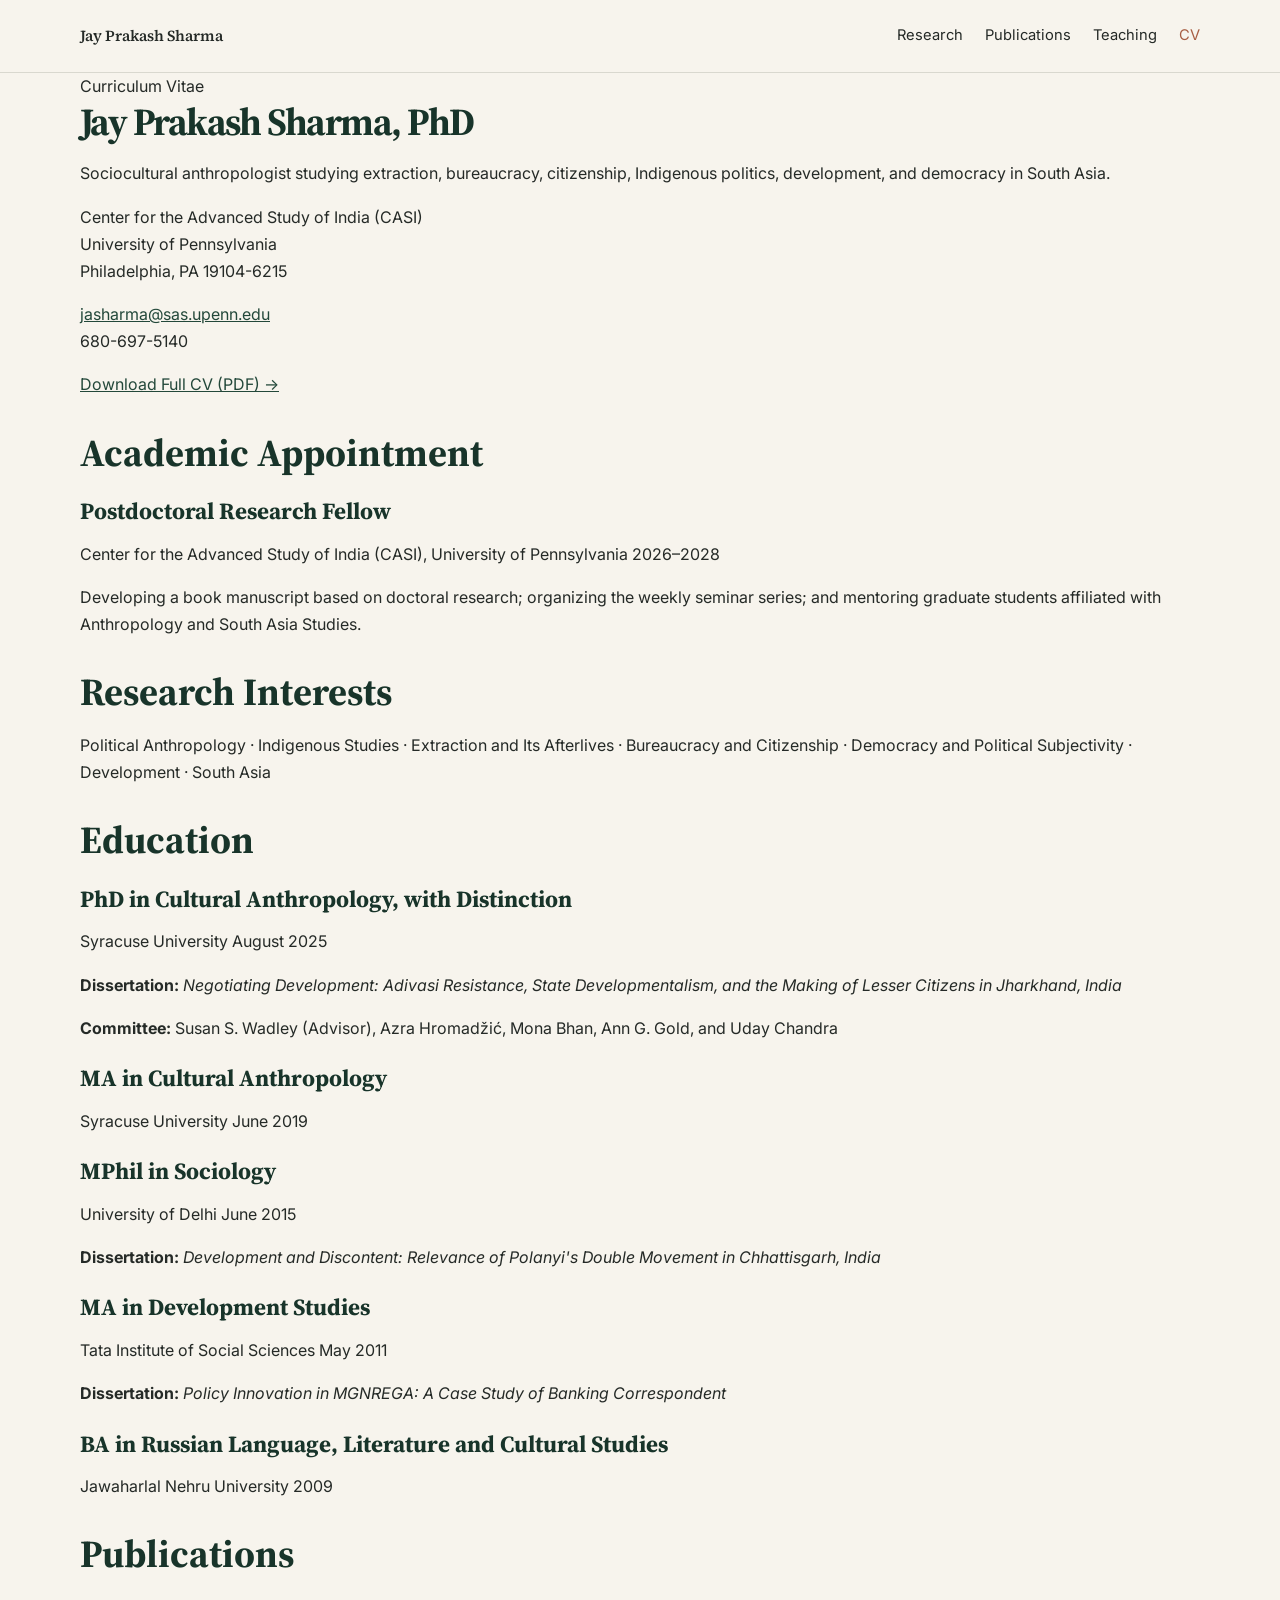
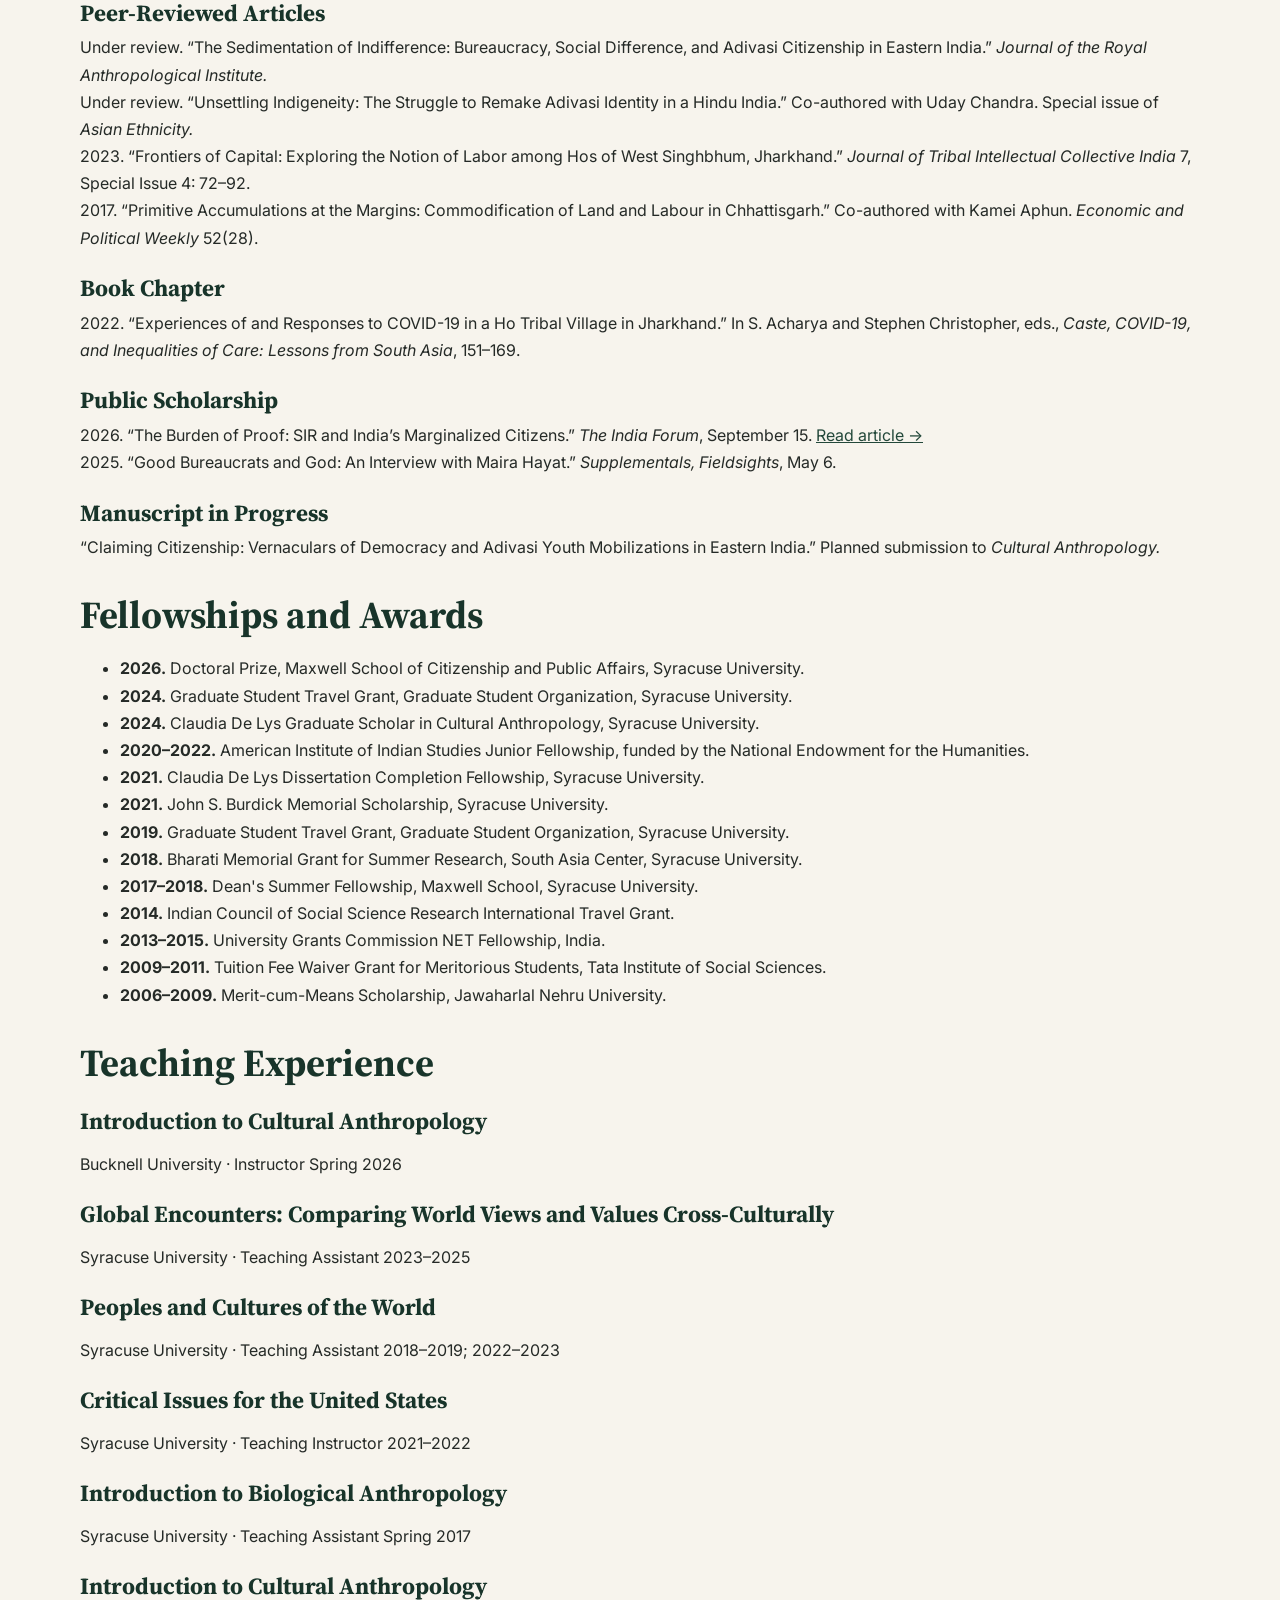
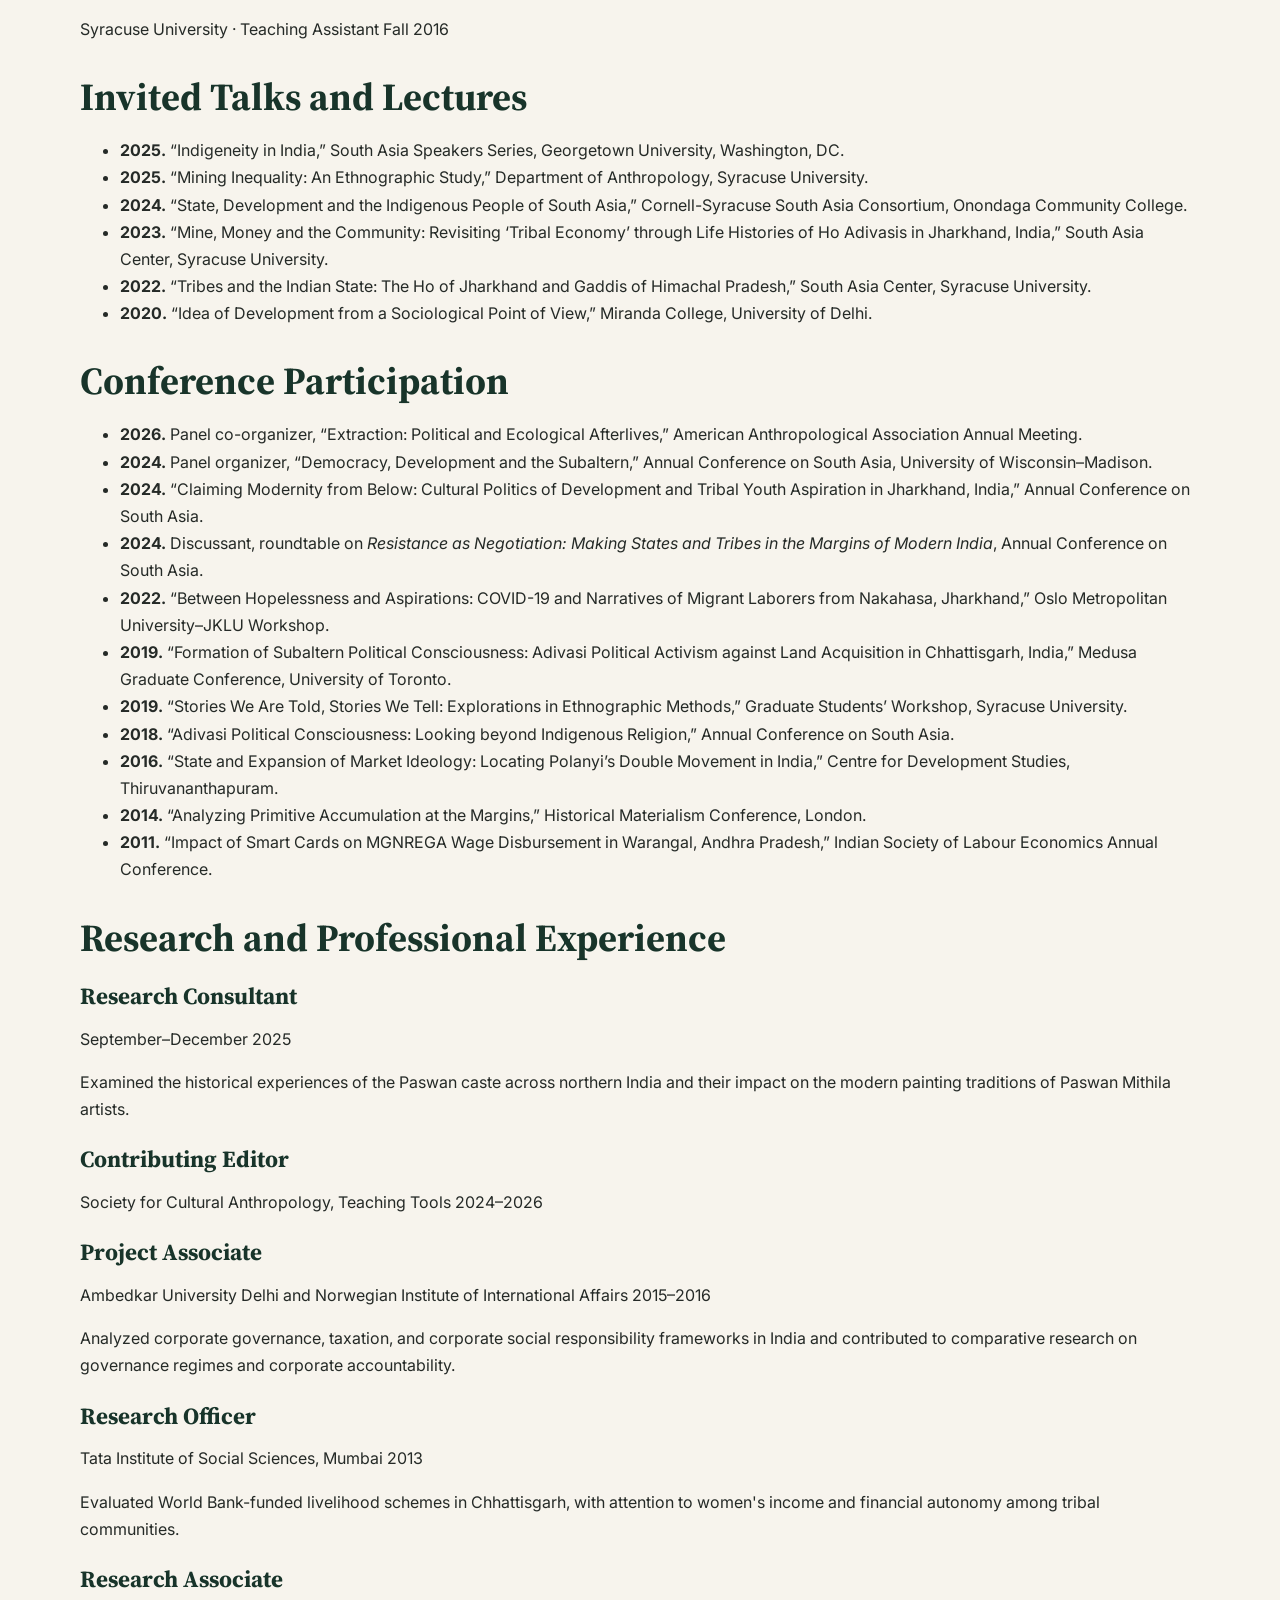
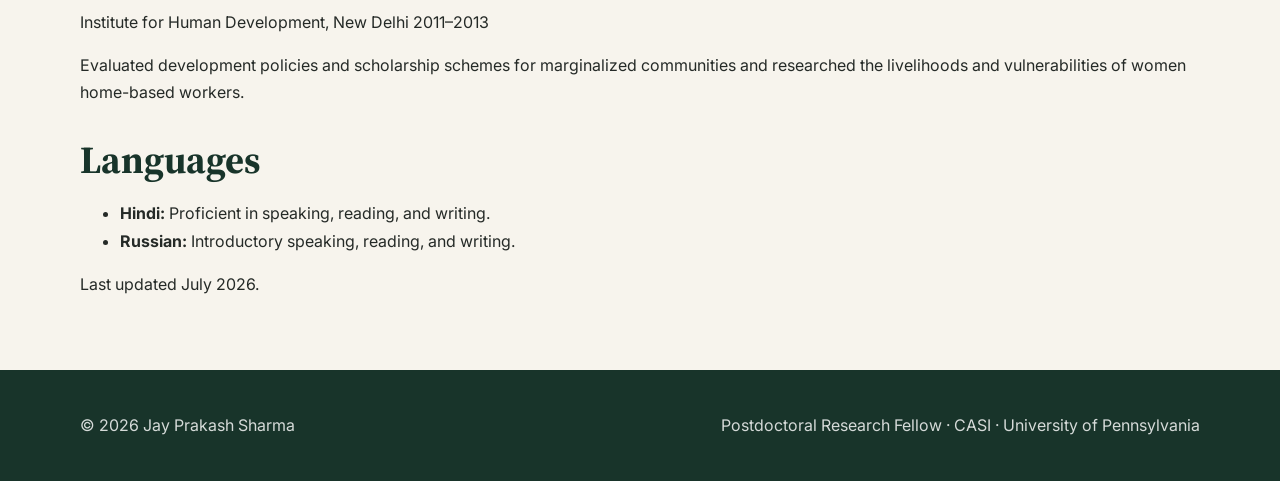
==== commit ac722bac: "Update cv.html" ====
--- a/cv.html
+++ b/cv.html
@@ -227,12 +227,23 @@
 
     <h3 class="cv-subheading">Public Scholarship</h3>
 
-    <div class="cv-publication">
-      <span class="cv-year">2025.</span>
-      “Good Bureaucrats and God: An Interview with Maira Hayat.”
-      <em>Supplementals, Fieldsights</em>, May 6.
-    </div>
-
+<div class="cv-publication">
+  <span class="cv-year">2026.</span>
+  “The Burden of Proof: SIR and India’s Marginalized Citizens.”
+  <em>The India Forum</em>, September 15.
+  <a
+    href="https://www.theindiaforum.in/politics/burden-proof-sir-and-indias-marginalized-citizens"
+    target="_blank"
+    rel="noopener noreferrer">
+    Read article →
+  </a>
+</div>
+
+<div class="cv-publication">
+  <span class="cv-year">2025.</span>
+  “Good Bureaucrats and God: An Interview with Maira Hayat.”
+  <em>Supplementals, Fieldsights</em>, May 6.
+</div>
 
     <h3 class="cv-subheading">Manuscript in Progress</h3>
 
--- a/styles.css
+++ b/styles.css
@@ -420,78 +420,76 @@
     padding-top: 46px;
   }
 /* ==================================================
-   Minimal CV page
+   CV page
    ================================================== */
 
 .cv-page .cv-main {
   max-width: 920px;
 }
 
-.cv-page .cv-simple {
-  max-width: 760px;
-  padding: 82px 0 110px;
+
+/* HEADER */
+
+.cv-page .cv-header {
+  max-width: 790px;
+  padding: 72px 0 68px;
 }
 
 .cv-page .cv-label {
-  margin-bottom: 28px;
-
+  margin-bottom: 22px;
   color: var(--terracotta);
-
   font-size: .72rem;
   font-weight: 600;
-
   letter-spacing: .11em;
   text-transform: uppercase;
 }
 
-.cv-page .cv-simple h1 {
-  margin: 0 0 24px;
-
+.cv-page .cv-header h1 {
+  margin: 0 0 16px;
   font-size: clamp(1.9rem, 3vw, 2.55rem);
   font-weight: 500;
-
   letter-spacing: -.03em;
 }
 
 .cv-page .cv-description {
-  max-width: 680px;
-
-  margin: 0 0 38px;
-
+  max-width: 690px;
+  margin: 0 0 30px;
   font-size: 1rem;
   line-height: 1.75;
-
-  color: var(--charcoal);
-}
-
-.cv-page .cv-details {
-  margin-bottom: 38px;
-
+}
+
+.cv-page .cv-contact {
+  display: flex;
+  gap: 60px;
+  margin-bottom: 32px;
   color: var(--muted);
-
-  font-size: .94rem;
-  line-height: 1.65;
-}
-
-.cv-page .cv-details p {
-  margin: 0;
-}
-
-
-/* CV download link */
+  font-size: .9rem;
+  line-height: 1.6;
+}
+
+.cv-page .cv-contact p {
+  margin: 0;
+}
+
+.cv-page .cv-contact a {
+  color: var(--muted);
+  text-decoration: none;
+}
+
+.cv-page .cv-contact a:hover {
+  color: var(--terracotta);
+}
+
+
+/* DOWNLOAD */
 
 .cv-page .cv-download {
   display: inline-block;
-
   padding-bottom: 3px;
-
   color: var(--forest-dark);
-
-  font-size: .94rem;
-  font-weight: 600;
-
+  font-size: .9rem;
+  font-weight: 600;
   text-decoration: none;
-
   border-bottom: 1px solid var(--forest-dark);
 }
 
@@ -501,12 +499,135 @@
 }
 
 
-/* Mobile */
+/* MAIN SECTIONS */
+
+.cv-page .cv-section {
+  max-width: 790px;
+  padding: 48px 0;
+  border-top: 1px solid var(--line);
+}
+
+.cv-page .cv-section h2 {
+  margin: 0 0 30px;
+  font-size: 1.35rem;
+  font-weight: 500;
+  letter-spacing: -.01em;
+}
+
+
+/* ENTRIES */
+
+.cv-page .cv-entry {
+  margin-bottom: 28px;
+}
+
+.cv-page .cv-entry:last-child {
+  margin-bottom: 0;
+}
+
+.cv-page .cv-entry h3 {
+  margin: 0 0 4px;
+  font-size: 1rem;
+  font-weight: 600;
+}
+
+.cv-page .cv-entry p {
+  margin: 7px 0 0;
+  font-size: .91rem;
+  line-height: 1.65;
+}
+
+.cv-page .cv-meta {
+  color: var(--muted);
+}
+
+.cv-page .cv-date {
+  margin-left: 8px;
+}
+
+
+/* RESEARCH INTERESTS */
+
+.cv-page .cv-interests {
+  margin: 0;
+  max-width: 760px;
+  font-size: .94rem;
+  line-height: 1.8;
+}
+
+
+/* PUBLICATIONS */
+
+.cv-page .cv-subheading {
+  margin: 32px 0 14px;
+  font-size: .98rem;
+  font-weight: 600;
+}
+
+.cv-page .cv-section h2 + .cv-subheading {
+  margin-top: 0;
+}
+
+.cv-page .cv-publication {
+  padding: 14px 0;
+  border-bottom: 1px solid var(--line);
+  font-size: .91rem;
+  line-height: 1.7;
+}
+
+.cv-page .cv-year {
+  font-weight: 600;
+  color: var(--forest-dark);
+}
+
+
+/* LIST SECTIONS */
+
+.cv-page .cv-list {
+  margin: 0;
+  padding-left: 19px;
+}
+
+.cv-page .cv-list li {
+  margin-bottom: 10px;
+  padding-left: 4px;
+  font-size: .91rem;
+  line-height: 1.65;
+}
+
+
+/* LAST UPDATED */
+
+.cv-page .cv-updated {
+  max-width: 790px;
+  margin: 0;
+  padding: 12px 0 60px;
+  color: var(--muted);
+  font-size: .76rem;
+}
+
+
+/* MOBILE */
 
 @media (max-width: 700px) {
 
-  .cv-page .cv-simple {
-    padding: 58px 0 80px;
-  }
-
-}
+  .cv-page .cv-header {
+    padding: 56px 0 50px;
+  }
+
+  .cv-page .cv-contact {
+    flex-direction: column;
+    gap: 14px;
+  }
+
+  .cv-page .cv-section {
+    padding: 38px 0;
+  }
+
+  .cv-page .cv-date {
+    display: block;
+    margin-left: 0;
+    margin-top: 2px;
+  }
+
+}
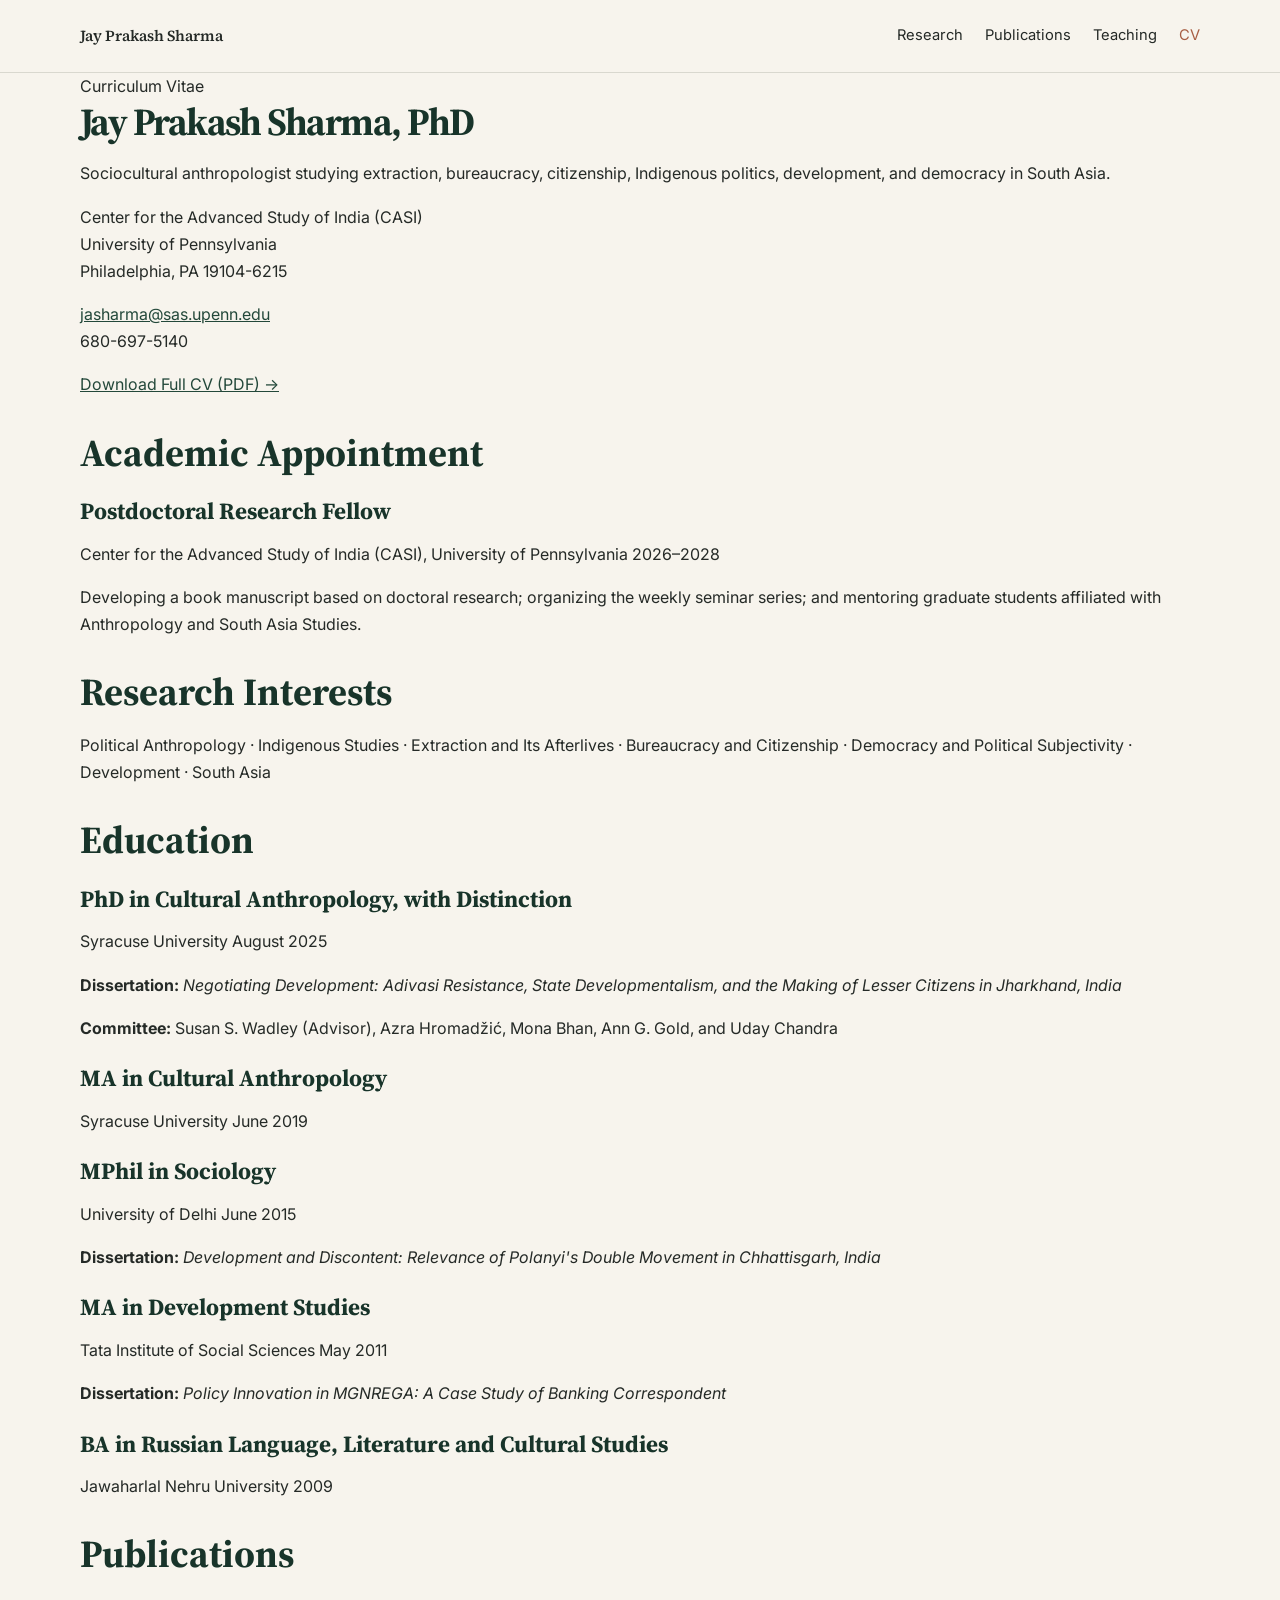
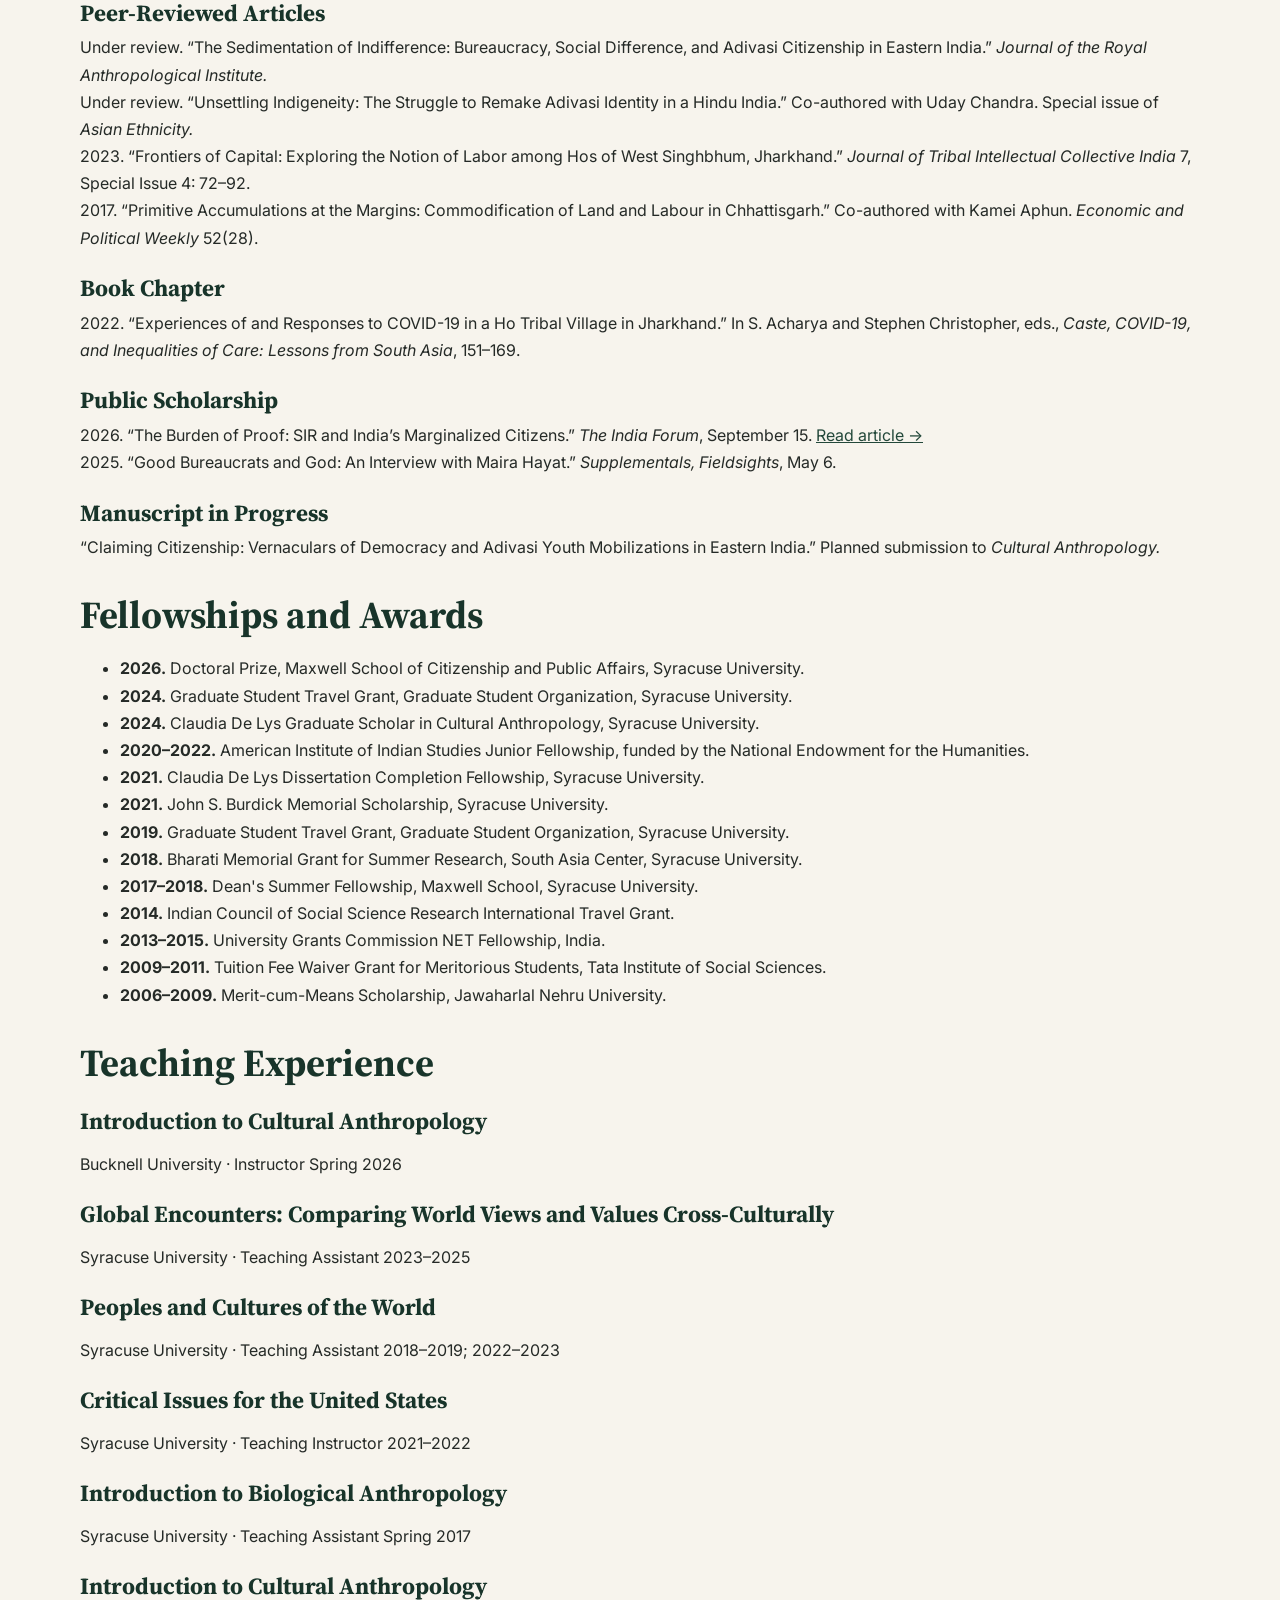
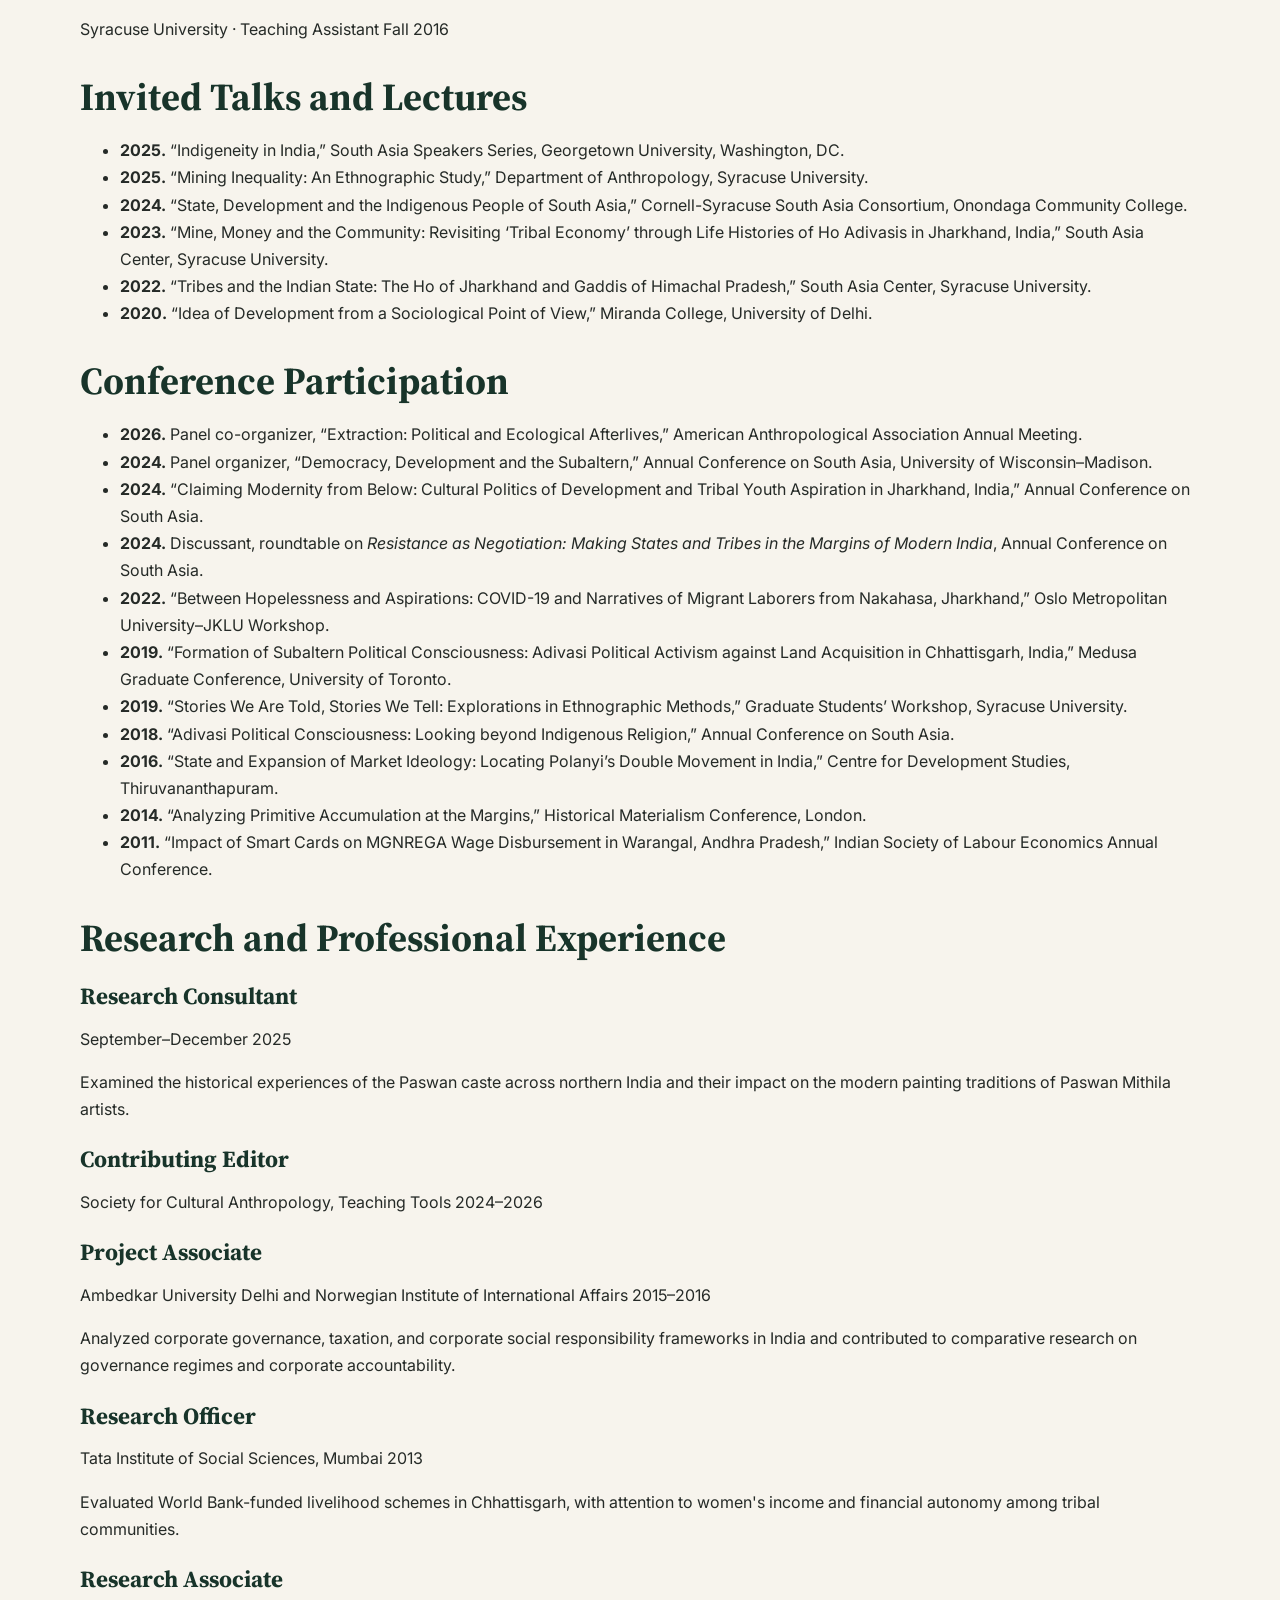
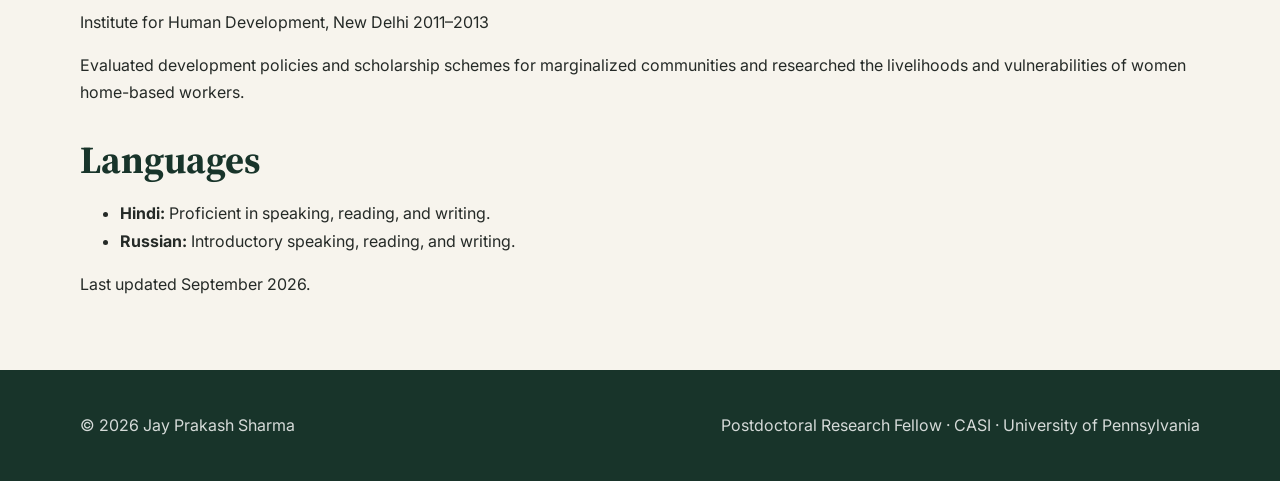
==== commit f00e7402: "Update cv.html" ====
--- a/cv.html
+++ b/cv.html
@@ -458,7 +458,7 @@
   </section>
 
 
-  <p class="cv-updated">Last updated July 2026.</p>
+  <p class="cv-updated">Last updated September 2026.</p>
 
 
 </main>
--- a/styles.css
+++ b/styles.css
@@ -630,4 +630,15 @@
     margin-top: 2px;
   }
 
-}
+}.cv-page .cv-publication a {
+  margin-left: 5px;
+  color: var(--forest-dark);
+  font-size: .86rem;
+  font-weight: 600;
+  text-decoration: none;
+  white-space: nowrap;
+}
+
+.cv-page .cv-publication a:hover {
+  color: var(--terracotta);
+}
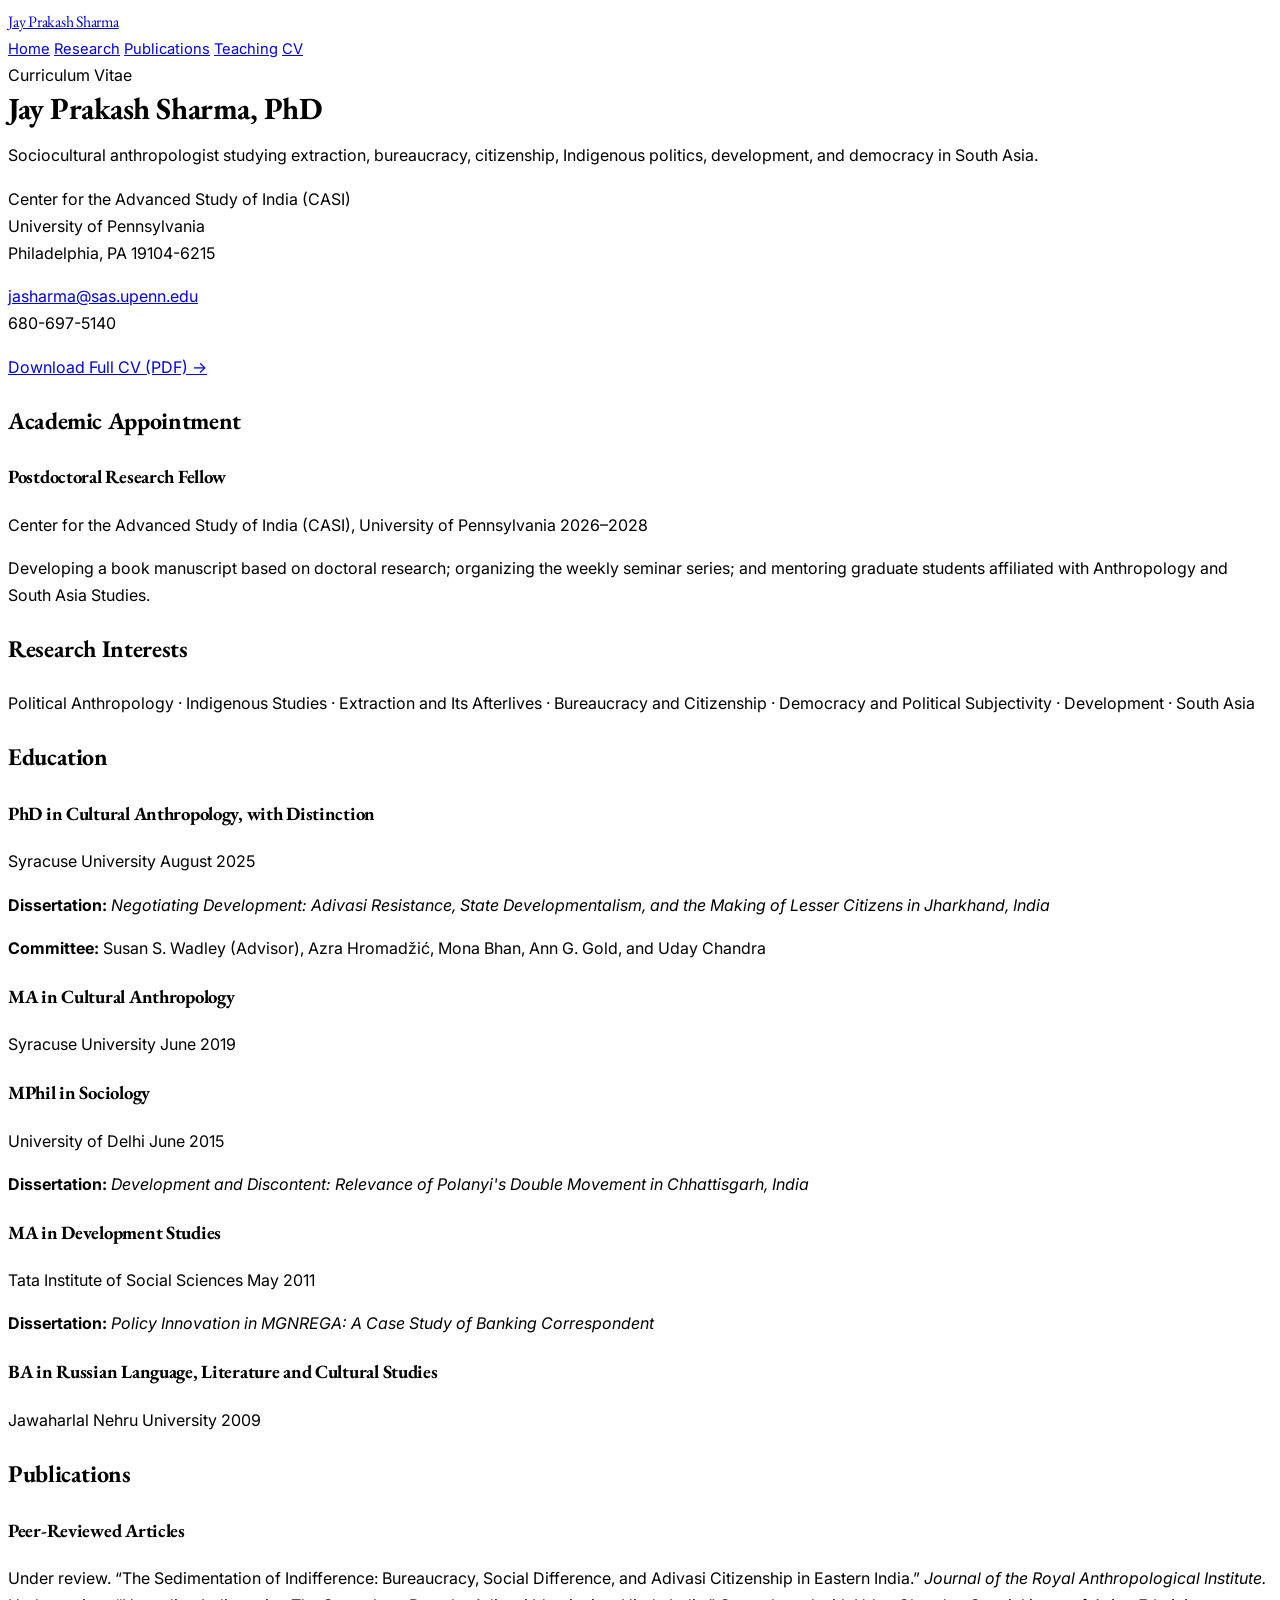
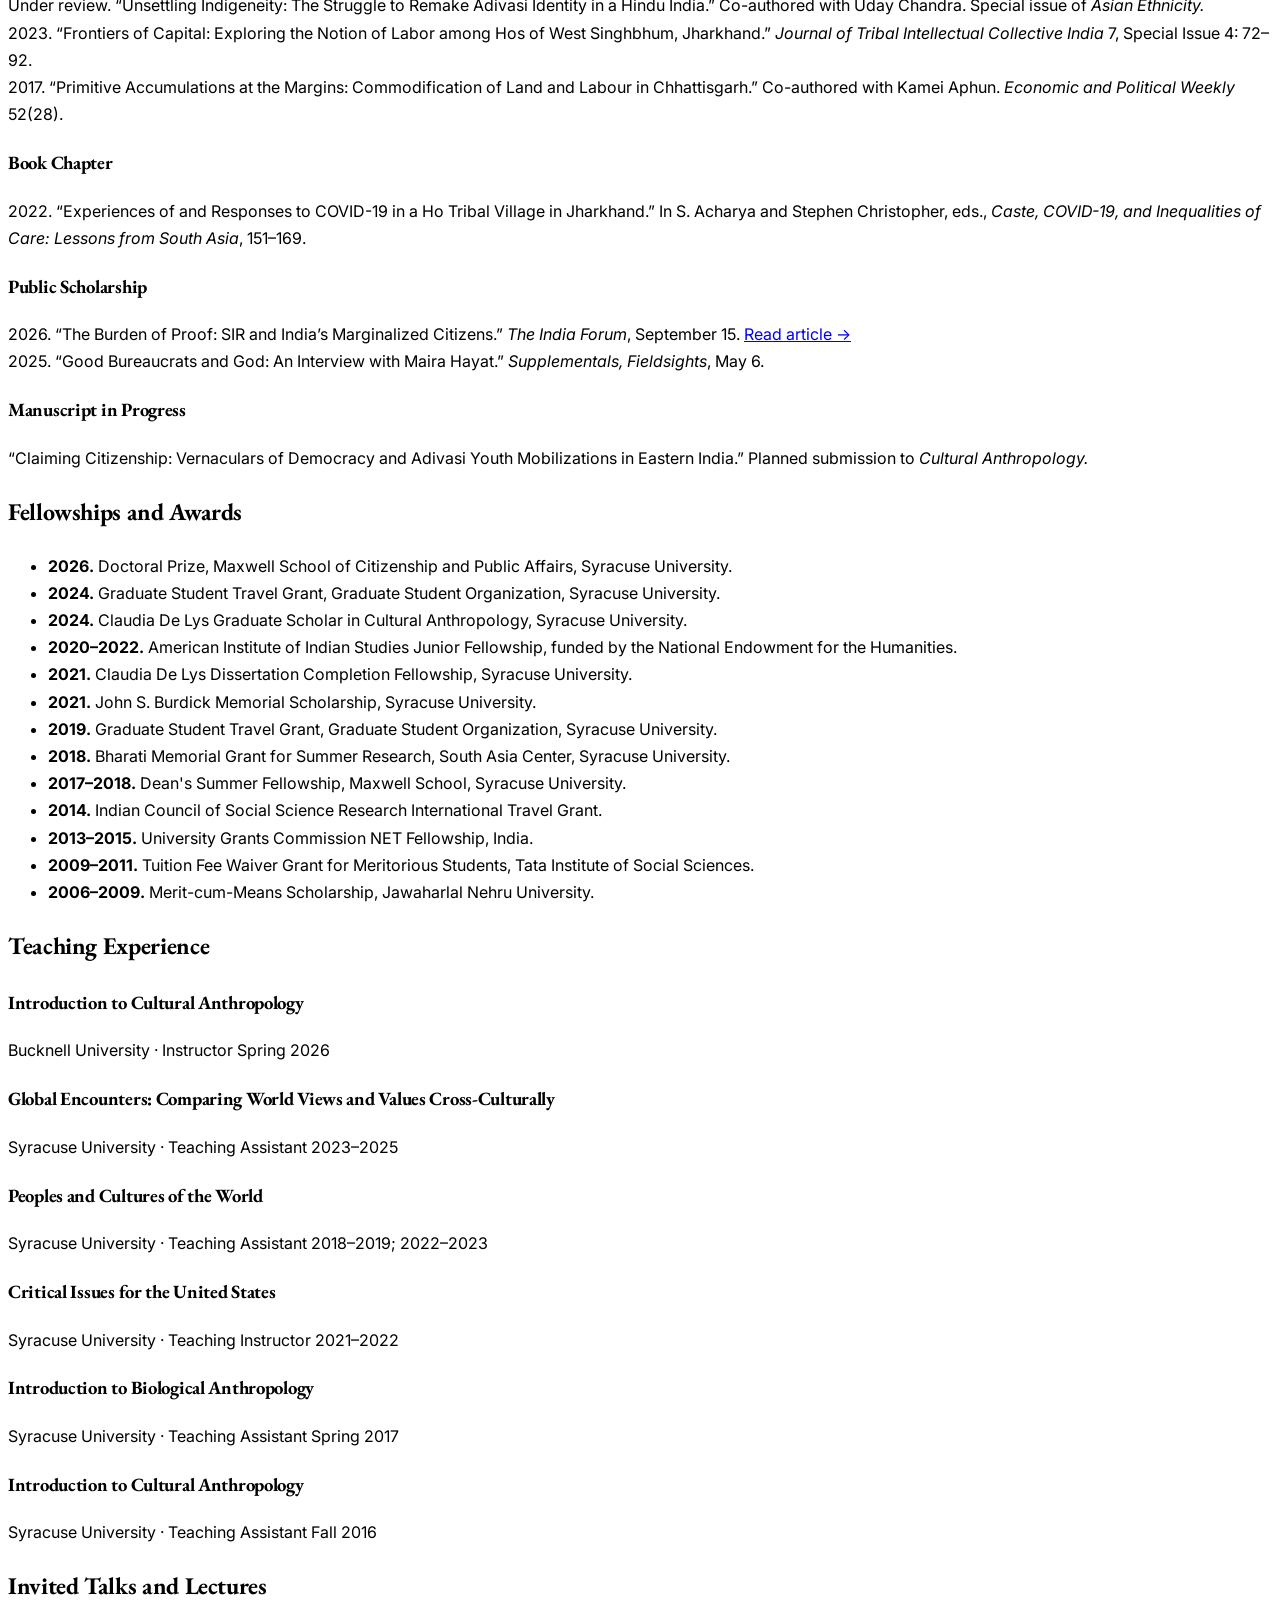
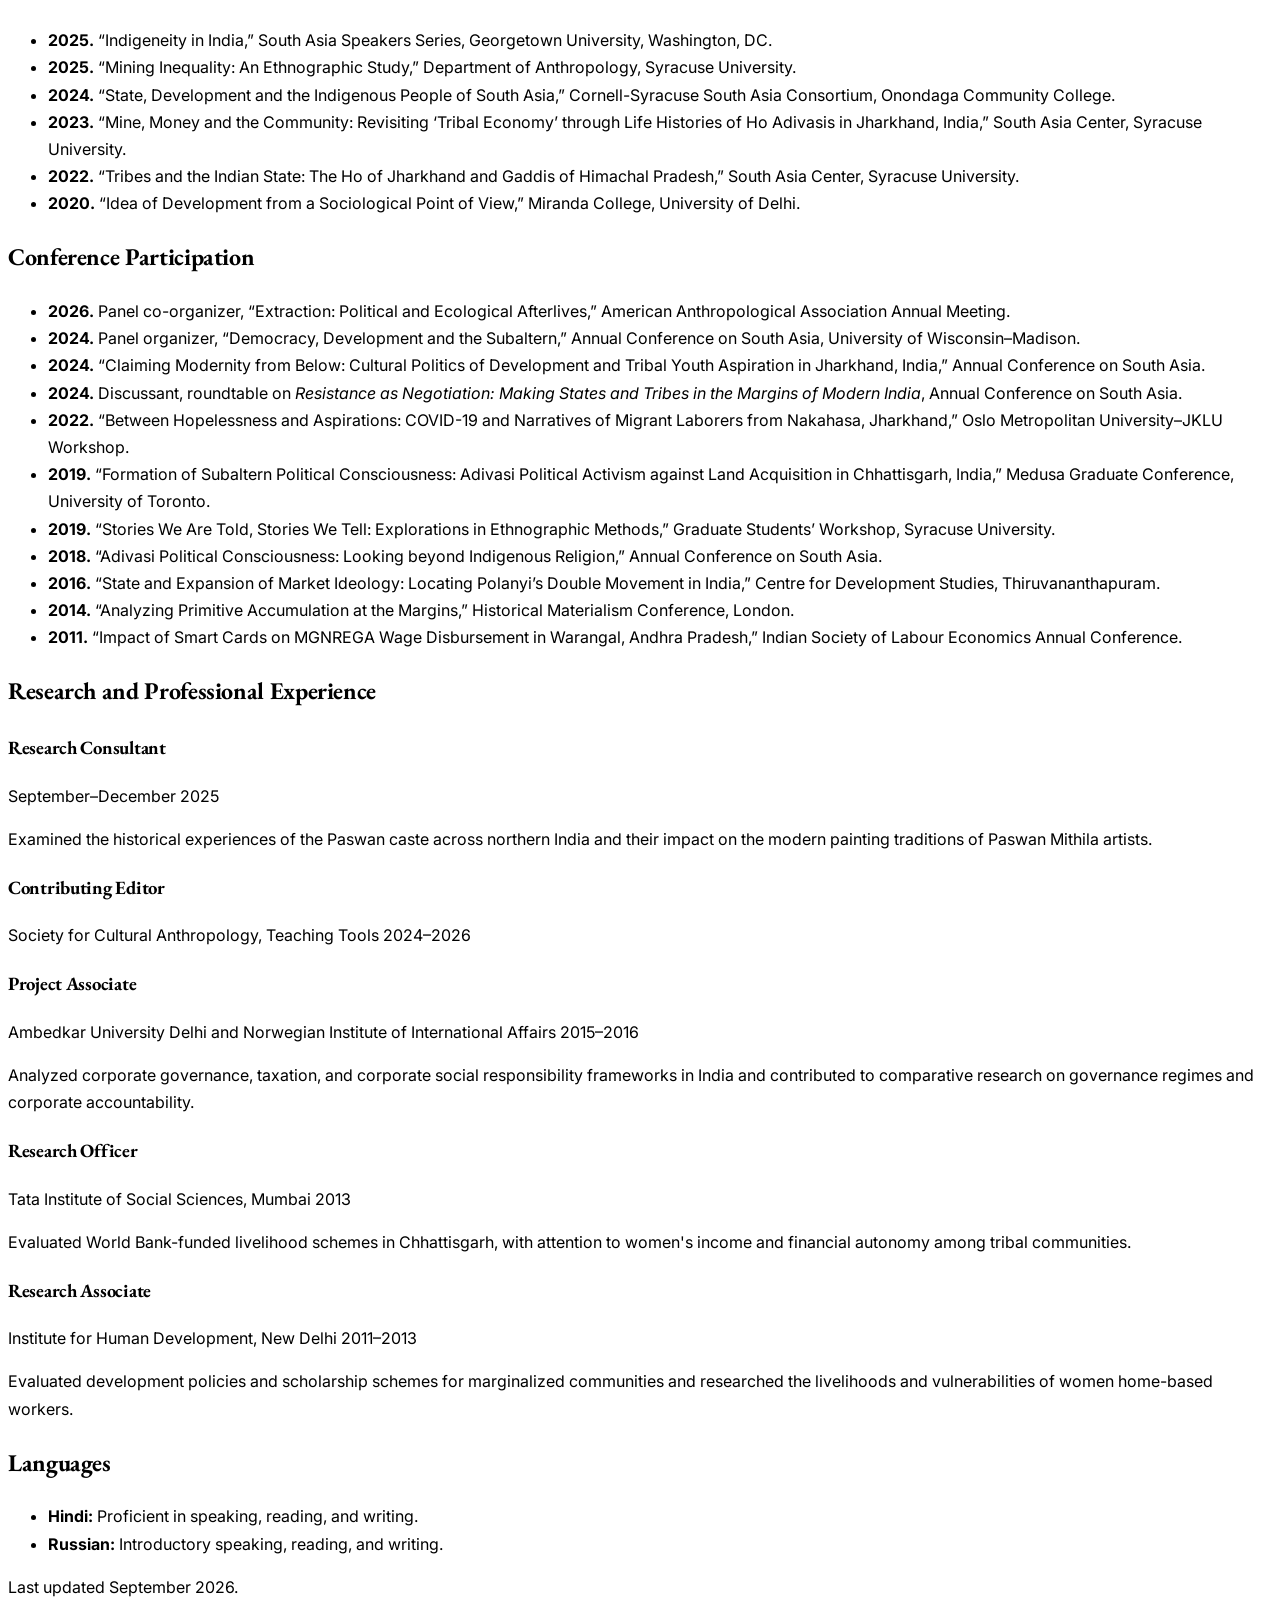
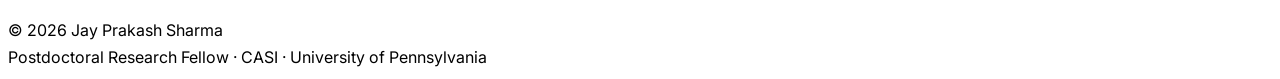
==== commit 898effae: "Update cv.html" ====
--- a/cv.html
+++ b/cv.html
@@ -23,12 +23,15 @@
 
     <a class="brand" href="index.html">Jay Prakash Sharma</a>
 
-    <div class="nav-links">
-      <a href="index.html">Research</a>
-      <a href="publications.html">Publications</a>
-      <a href="teaching.html">Teaching</a>
-      <a class="active" href="cv.html">CV</a>
-    </div>
+    
+<div class="nav-links">
+  <a href="index.html">Home</a>
+  <a href="research.html">Research</a>
+  <a href="publications.html">Publications</a>
+  <a href="teaching.html">Teaching</a>
+  <a href="cv.html">CV</a>
+</div>
+
 
   </nav>
 </header>
--- a/styles.css
+++ b/styles.css
@@ -1,644 +1,47 @@
-@import url('https://fonts.googleapis.com/css2?family=Inter:wght@400;500;600&family=Source+Serif+4:opsz,wght@8..60,500;8..60,600&display=swap');
-:root{--ivory:#f7f4ed;--paper:#fffdf8;--charcoal:#252a27;--muted:#667069;--forest:#23483a;--forest-dark:#18342a;--terracotta:#a75e43;--line:#d9d8cf;--max:1120px}
-*{box-sizing:border-box} html{scroll-behavior:smooth}
-body{margin:0;color:var(--charcoal);background:var(--ivory);font-family:"Inter",sans-serif;line-height:1.7}
-a{color:var(--forest)} a:hover{color:var(--terracotta)}
-.site-header{position:sticky;top:0;z-index:10;background:rgba(247,244,237,.96);border-bottom:1px solid var(--line);backdrop-filter:blur(10px)}
-.nav{width:min(var(--max),calc(100% - 40px));margin:auto;min-height:72px;display:flex;align-items:center;justify-content:space-between;gap:28px}
-.brand{
-  font-family:"Source Serif 4",serif;
-  font-size:.96rem;
-  font-weight:600;
-  text-decoration:none;
-  color:var(--charcoal)
-}
-.nav-links{display:flex;flex-wrap:wrap;gap:22px}.nav-links a{color:var(--charcoal);text-decoration:none;font-size:.92rem}.nav-links a:hover,.nav-links a.active{color:var(--terracotta)}
-main{width:min(var(--max),calc(100% - 40px));margin:auto}
-.hero{display:grid;grid-template-columns:minmax(0,1.55fr) minmax(260px,.65fr);align-items:center;gap:64px;padding:70px 0 54px}
-h1,h2,h3{font-family:"Source Serif 4",serif;line-height:1.15;color:var(--forest-dark)}
-h1{
-  margin:0 0 10px;
-  font-size:clamp(1.7rem,3vw,2.55rem);
-  letter-spacing:-.04em
-}
-h2{font-size:clamp(1.6rem,3vw,2.55rem);margin-bottom:18px} h3{font-size:1.45rem;margin-bottom:8px}
-.affiliation{margin:4px 0 0;color:#3f4a44;line-height:1.5;font-size:1rem}
-.position-title{display:block;font-weight:600;font-size:1.05rem;color:var(--forest-dark);margin-bottom:2px}
-.subtitle{max-width:760px;margin:34px 0 0;font-family:"Inter",sans-serif;font-size:1.08rem;line-height:1.78;color:var(--charcoal)}
-.portrait-wrap{display:flex;justify-content:flex-end}.portrait{width:min(100%,270px);height:338px;object-fit:cover;object-position:center 25%;display:block;border-radius:2px;box-shadow:14px 14px 0 var(--paper)}
-.section{padding:72px 0;border-top:1px solid var(--line)}.section-intro{max-width:760px;font-size:1.08rem}
-.feature p{
-  font-size:.9rem;
-  line-height:1.55;
-  color:var(--muted);
-}
-.feature{display:grid;grid-template-columns:.72fr 1.28fr;gap:52px;align-items:start}
-.label{color:var(--terracotta);font-weight:600;letter-spacing:.08em;text-transform:uppercase;font-size:.78rem}.text-link{font-weight:600;text-decoration:none}
-.research-section>h2{
-  font-size:1.1rem;
-  margin-bottom:12px;
-}
-.grid-3{display:grid;grid-template-columns:repeat(3,1fr);gap:17px;margin-top:25px}.card{background:var(--paper);padding:20px;border:1px solid var(--line)}
-.grid-3 .card h3{font-size:1.05rem;margin-top:0;margin-bottom:6px}.grid-3 .card p{color:var(--muted);font-size:.9rem;line-height:1.55;margin-bottom:0}
-footer{margin-top:72px;background:var(--forest-dark);color:rgba(255,255,255,.82)}.footer-inner{width:min(var(--max),calc(100% - 40px));margin:auto;padding:42px 0;display:flex;justify-content:space-between;gap:24px;flex-wrap:wrap}
-@media(max-width:800px){.nav{align-items:flex-start;padding:18px 0;flex-direction:column;gap:10px}.nav-links{gap:13px 18px}.hero,.feature,.grid-3{grid-template-columns:1fr}.hero{padding-top:52px;gap:38px}.portrait-wrap{justify-content:flex-start}.portrait{width:250px;height:313px}}
+/* Paste at the very END of your existing styles.css.
+   Shared typography and navigation for all pages. */
+@import url('https://fonts.googleapis.com/css2?family=EB+Garamond:wght@500;600;700&family=Inter:wght@400;500;600&display=swap');
 
-/* Final layout correction */
+body { font-family: 'Inter', sans-serif; font-size: 1rem; line-height: 1.7; }
+h1, h2, h3, .brand { font-family: 'EB Garamond', Georgia, serif; letter-spacing: -0.015em; }
+.nav-links a { font-family: 'Inter', sans-serif; font-size: .92rem; }
 
-.nav,
-main,
-.footer-inner {
-  width: min(1120px, calc(100% - 80px));
-  margin-left: auto;
-  margin-right: auto;
-}
-
-.hero {
-  width: 100%;
-  grid-template-columns: minmax(0, 1.55fr) 270px;
-  gap: 64px;
-}
-
-.position-title {
-  display: block;
-  font-weight: 600;
-  font-size: 1.05rem;
-  color: #18342a;
-  margin-bottom: 2px;
-}
-
-@media (max-width: 800px) {
-  .nav,
-  main,
-  .footer-inner {
-    width: calc(100% - 40px);
-  }
-
-  .hero {
-    grid-template-columns: 1fr;
-  }
-}
-/* Research page adjustments */
-
-.research-page .page-header {
-  padding: 34px 0 20px;
-}
-
-.research-page .page-header h1 {
-  font-size: clamp(1.4rem, 2.45vw, 2.1rem);
-  margin-bottom: 0;
-}
-
-.research-page .section {
-  padding: 46px 0 64px;
-}
-
-.research-page .prose {
-  max-width: 100%;
-}
-
-.research-page .prose .section-intro {
-  max-width: 100%;
-  margin: 0 0 28px;
-  font-size: 1rem;
-  line-height: 1.7;
-}
-
-.research-page .prose h2 {
-  font-size: clamp(1.4rem, 2.8vw, 2.25rem);
-  margin: 32px 0 14px;
-}
-
-.research-page .prose p {
-  max-width: 100%;
-  font-size: 1rem;
-  line-height: 1.7;
-  margin: 0 0 20px;
-}
-/* Publications page adjustments */
-
-.publications-page .page-header {
-  padding: 34px 0 20px;
-}
-
-.publications-page .page-header h1 {
-  font-size: clamp(1.4rem, 2.45vw, 2.1rem);
-  margin-bottom: 0;
-}
-
-.publications-page .publications-content {
-  padding: 46px 0 64px;
-}
-
-.publications-page .publication-group {
-  max-width: 900px;
-  margin-bottom: 52px;
-}
-
-.publications-page .publication-group:last-child {
-  margin-bottom: 0;
-}
-
-.publications-page .publication-group h2 {
-  font-size: clamp(1.35rem, 2.4vw, 1.9rem);
-  margin: 0 0 20px;
-}
-
-.publications-page .publication-entry {
-  padding: 0 0 18px;
-  margin: 0 0 18px;
-  border-bottom: 1px solid var(--line);
-}
-
-.publications-page .publication-entry:last-child {
-  margin-bottom: 0;
-}
-
-.publications-page .publication-entry p {
-  margin: 0;
-  font-size: 1rem;
-  line-height: 1.75;
-}
-
-.publications-page .publication-year,
-.publications-page .publication-status {
-  font-weight: 600;
-  color: var(--forest-dark);
-}
-
-.publications-page .publication-link {
-  display: inline-block;
-  margin-left: 6px;
-  font-size: .92rem;
-  font-weight: 600;
-  text-decoration: none;
-}
-/* Teaching page adjustments */
-
-.teaching-page .page-header {
-  padding: 34px 0 20px;
-}
-
-.teaching-page .page-header h1 {
-  font-size: clamp(1.4rem, 2.45vw, 2.1rem);
-  margin-bottom: 0;
-}
-
-.teaching-page .teaching-content {
-  padding: 46px 0 64px;
-}
-
-.teaching-page .teaching-introduction {
-  max-width: 900px;
-  margin-bottom: 48px;
-}
-
-.teaching-page .teaching-introduction p {
-  margin: 0;
-  font-size: 1rem;
-  line-height: 1.75;
-}
-
-.teaching-page .teaching-group {
-  max-width: 900px;
-  margin-bottom: 52px;
-}
-
-.teaching-page .teaching-group:last-child {
-  margin-bottom: 0;
-}
-
-.teaching-page .teaching-group h2 {
-  font-size: clamp(1.35rem, 2.4vw, 1.9rem);
-  margin: 0 0 22px;
-}
-
-.teaching-page .course-entry {
-  padding: 0 0 22px;
-  margin: 0 0 22px;
-  border-bottom: 1px solid var(--line);
-}
-
-.teaching-page .course-entry:last-child {
-  margin-bottom: 0;
-}
-
-.teaching-page .course-entry h3 {
-  margin: 0 0 2px;
-  font-size: 1.15rem;
-}
-
-.teaching-page .course-institution {
-  margin: 0 0 8px;
-  color: var(--terracotta);
-  font-size: .9rem;
-  font-weight: 600;
-}
-
-.teaching-page .course-entry p,
-.teaching-page .teaching-group > p {
-  font-size: 1rem;
-  line-height: 1.75;
-}
-
-.teaching-page .course-entry p {
-  margin-top: 0;
-  margin-bottom: 0;
-}
-
-.teaching-page .teaching-group > p {
-  margin: 0 0 18px;
-}
-/* ==================================================
-   Minimal homepage
-   ================================================== */
-
-.home-page .home-main {
-  max-width: 920px;
-}
-
-
-/* ABOUT */
-
-.home-page .home-about {
-  padding: 82px 0 74px;
-  max-width: 790px;
-}
-
-.home-page .home-about h1 {
-  font-size: clamp(1.9rem, 3vw, 2.55rem);
-  font-weight: 500;
-  letter-spacing: -0.03em;
+/* A consistent, restrained title size on all five pages. */
+h1, .home-page h1, .research-page h1, .page-header h1, .cv-page h1 {
+  font-size: clamp(1.8rem, 2.4vw, 2.15rem);
+  line-height: 1.2;
   margin: 0 0 16px;
 }
 
-.home-page .home-affiliation {
-  margin: 0 0 38px;
-  color: var(--muted);
-  font-size: .94rem;
-  line-height: 1.55;
+/* Section headings: smaller than the old oversized home/research headings. */
+.home-page h2, .research-page h2 {
+  font-size: clamp(1.45rem, 2.1vw, 1.8rem);
+  line-height: 1.2;
+  margin: 0 0 14px;
 }
 
-.home-page .home-intro {
-  max-width: 760px;
-  margin: 0;
-  font-size: 1rem;
-  line-height: 1.8;
-}
+/* Keep content width readable without changing global navigation width. */
+.home-page .scholar-main { padding-top: 54px; padding-bottom: 64px; }
+.home-page .scholar-intro,
+.home-page .scholar-interests,
+.home-page .fieldwork-photo { max-width: 790px; }
+.home-page .scholar-affiliation { margin: 0 0 28px; color: var(--muted, #667069); line-height: 1.55; }
+.home-page .scholar-bio { margin: 0; }
+.home-page .scholar-interests { padding-top: 26px; border-top: 1px solid var(--line, #d9d8cf); }
+.home-page .scholar-interests p { margin: 0 0 16px; }
+.home-page .research-link { font-weight: 600; text-decoration-thickness: 1px; text-underline-offset: 3px; }
 
+.fieldwork-photo { width: 100%; margin: 34px 0 40px; }
+.fieldwork-photo img { display: block; width: 100%; height: auto; border-radius: 0; object-fit: cover; }
+.home-photo img { aspect-ratio: 16 / 8; object-position: center 58%; }
+.mine-photo img { aspect-ratio: 16 / 9; object-position: center; }
+.fieldwork-photo figcaption { margin-top: 8px; font-size: .78rem; line-height: 1.5; color: var(--muted, #667069); }
 
-/* SECTION LABELS */
-
-.home-page .home-section-label {
-  font-size: .72rem;
-  font-weight: 600;
-  letter-spacing: .11em;
-  text-transform: uppercase;
-  color: var(--terracotta);
-  margin-bottom: 34px;
-}
-
-
-/* AREAS OF RESEARCH */
-
-.home-page .home-research {
-  border-top: 1px solid var(--line);
-  padding: 58px 0 68px;
-}
-
-.home-page .research-list {
-  max-width: 790px;
-}
-
-.home-page .research-item {
-  display: grid;
-  grid-template-columns: 245px 1fr;
-  gap: 42px;
-  padding: 22px 0;
-  border-bottom: 1px solid var(--line);
-}
-
-.home-page .research-item:first-child {
-  padding-top: 0;
-}
-
-.home-page .research-item h2 {
-  margin: 0;
-  font-size: 1.12rem;
-  font-weight: 500;
-  line-height: 1.35;
-}
-
-.home-page .research-item p {
-  margin: 0;
-  font-size: .94rem;
-  line-height: 1.7;
-  color: var(--charcoal);
-}
-
-
-/* FIELDWORK PHOTOGRAPH */
-
-.home-page .fieldwork-image {
-  max-width: 790px;
-  margin: 10px 0 76px;
-}
-
-.home-page .fieldwork-image:empty {
-  display: none;
-}
-
-.home-page .fieldwork-image img {
-  display: block;
-  width: 100%;
-  height: auto;
-}
-
-.home-page .fieldwork-image figcaption {
-  margin-top: 9px;
-  color: var(--muted);
-  font-size: .78rem;
-  line-height: 1.5;
-}
-
-
-/* BOOK */
-
-.home-page .home-book {
-  border-top: 1px solid var(--line);
-  padding: 58px 0 78px;
-}
-
-.home-page .book-content {
-  max-width: 790px;
-}
-
-.home-page .book-content h2 {
-  margin: 0 0 5px;
-  font-size: clamp(1.55rem, 2.4vw, 2rem);
-  font-weight: 500;
-  letter-spacing: -0.02em;
-}
-
-.home-page .book-subtitle {
-  margin: 0 0 34px;
-  font-family: "Source Serif 4", serif;
-  font-size: 1rem;
-  color: var(--muted);
-}
-
-.home-page .book-question {
-  margin: 0 0 24px;
-  font-family: "Source Serif 4", serif;
-  font-size: 1.18rem;
-  line-height: 1.5;
-  color: var(--forest-dark);
-}
-
-.home-page .book-content > p:not(.book-subtitle):not(.book-question) {
-  margin: 0 0 20px;
-  font-size: .96rem;
-  line-height: 1.78;
-}
-
-
-/* MOBILE */
+/* Research page: readable paragraphs and smaller project headings. */
+.research-page main p { max-width: 790px; }
+.research-page .project-label { color: var(--terracotta, #a75e43); font-size: .76rem; font-weight: 600; text-transform: uppercase; letter-spacing: .1em; margin-bottom: 18px; }
 
 @media (max-width: 700px) {
-
-  .home-page .home-about {
-    padding: 58px 0 52px;
-  }
-
-  .home-page .research-item {
-    grid-template-columns: 1fr;
-    gap: 8px;
-  }
-
-  .home-page .home-research,
-  .home-page .home-book {
-    padding-top: 46px;
-  }
-/* ==================================================
-   CV page
-   ================================================== */
-
-.cv-page .cv-main {
-  max-width: 920px;
+  .home-page .scholar-main { padding-top: 36px; }
+  .home-photo img, .mine-photo img { aspect-ratio: 4 / 3; }
 }
-
-
-/* HEADER */
-
-.cv-page .cv-header {
-  max-width: 790px;
-  padding: 72px 0 68px;
-}
-
-.cv-page .cv-label {
-  margin-bottom: 22px;
-  color: var(--terracotta);
-  font-size: .72rem;
-  font-weight: 600;
-  letter-spacing: .11em;
-  text-transform: uppercase;
-}
-
-.cv-page .cv-header h1 {
-  margin: 0 0 16px;
-  font-size: clamp(1.9rem, 3vw, 2.55rem);
-  font-weight: 500;
-  letter-spacing: -.03em;
-}
-
-.cv-page .cv-description {
-  max-width: 690px;
-  margin: 0 0 30px;
-  font-size: 1rem;
-  line-height: 1.75;
-}
-
-.cv-page .cv-contact {
-  display: flex;
-  gap: 60px;
-  margin-bottom: 32px;
-  color: var(--muted);
-  font-size: .9rem;
-  line-height: 1.6;
-}
-
-.cv-page .cv-contact p {
-  margin: 0;
-}
-
-.cv-page .cv-contact a {
-  color: var(--muted);
-  text-decoration: none;
-}
-
-.cv-page .cv-contact a:hover {
-  color: var(--terracotta);
-}
-
-
-/* DOWNLOAD */
-
-.cv-page .cv-download {
-  display: inline-block;
-  padding-bottom: 3px;
-  color: var(--forest-dark);
-  font-size: .9rem;
-  font-weight: 600;
-  text-decoration: none;
-  border-bottom: 1px solid var(--forest-dark);
-}
-
-.cv-page .cv-download:hover {
-  color: var(--terracotta);
-  border-color: var(--terracotta);
-}
-
-
-/* MAIN SECTIONS */
-
-.cv-page .cv-section {
-  max-width: 790px;
-  padding: 48px 0;
-  border-top: 1px solid var(--line);
-}
-
-.cv-page .cv-section h2 {
-  margin: 0 0 30px;
-  font-size: 1.35rem;
-  font-weight: 500;
-  letter-spacing: -.01em;
-}
-
-
-/* ENTRIES */
-
-.cv-page .cv-entry {
-  margin-bottom: 28px;
-}
-
-.cv-page .cv-entry:last-child {
-  margin-bottom: 0;
-}
-
-.cv-page .cv-entry h3 {
-  margin: 0 0 4px;
-  font-size: 1rem;
-  font-weight: 600;
-}
-
-.cv-page .cv-entry p {
-  margin: 7px 0 0;
-  font-size: .91rem;
-  line-height: 1.65;
-}
-
-.cv-page .cv-meta {
-  color: var(--muted);
-}
-
-.cv-page .cv-date {
-  margin-left: 8px;
-}
-
-
-/* RESEARCH INTERESTS */
-
-.cv-page .cv-interests {
-  margin: 0;
-  max-width: 760px;
-  font-size: .94rem;
-  line-height: 1.8;
-}
-
-
-/* PUBLICATIONS */
-
-.cv-page .cv-subheading {
-  margin: 32px 0 14px;
-  font-size: .98rem;
-  font-weight: 600;
-}
-
-.cv-page .cv-section h2 + .cv-subheading {
-  margin-top: 0;
-}
-
-.cv-page .cv-publication {
-  padding: 14px 0;
-  border-bottom: 1px solid var(--line);
-  font-size: .91rem;
-  line-height: 1.7;
-}
-
-.cv-page .cv-year {
-  font-weight: 600;
-  color: var(--forest-dark);
-}
-
-
-/* LIST SECTIONS */
-
-.cv-page .cv-list {
-  margin: 0;
-  padding-left: 19px;
-}
-
-.cv-page .cv-list li {
-  margin-bottom: 10px;
-  padding-left: 4px;
-  font-size: .91rem;
-  line-height: 1.65;
-}
-
-
-/* LAST UPDATED */
-
-.cv-page .cv-updated {
-  max-width: 790px;
-  margin: 0;
-  padding: 12px 0 60px;
-  color: var(--muted);
-  font-size: .76rem;
-}
-
-
-/* MOBILE */
-
-@media (max-width: 700px) {
-
-  .cv-page .cv-header {
-    padding: 56px 0 50px;
-  }
-
-  .cv-page .cv-contact {
-    flex-direction: column;
-    gap: 14px;
-  }
-
-  .cv-page .cv-section {
-    padding: 38px 0;
-  }
-
-  .cv-page .cv-date {
-    display: block;
-    margin-left: 0;
-    margin-top: 2px;
-  }
-
-}.cv-page .cv-publication a {
-  margin-left: 5px;
-  color: var(--forest-dark);
-  font-size: .86rem;
-  font-weight: 600;
-  text-decoration: none;
-  white-space: nowrap;
-}
-
-.cv-page .cv-publication a:hover {
-  color: var(--terracotta);
-}
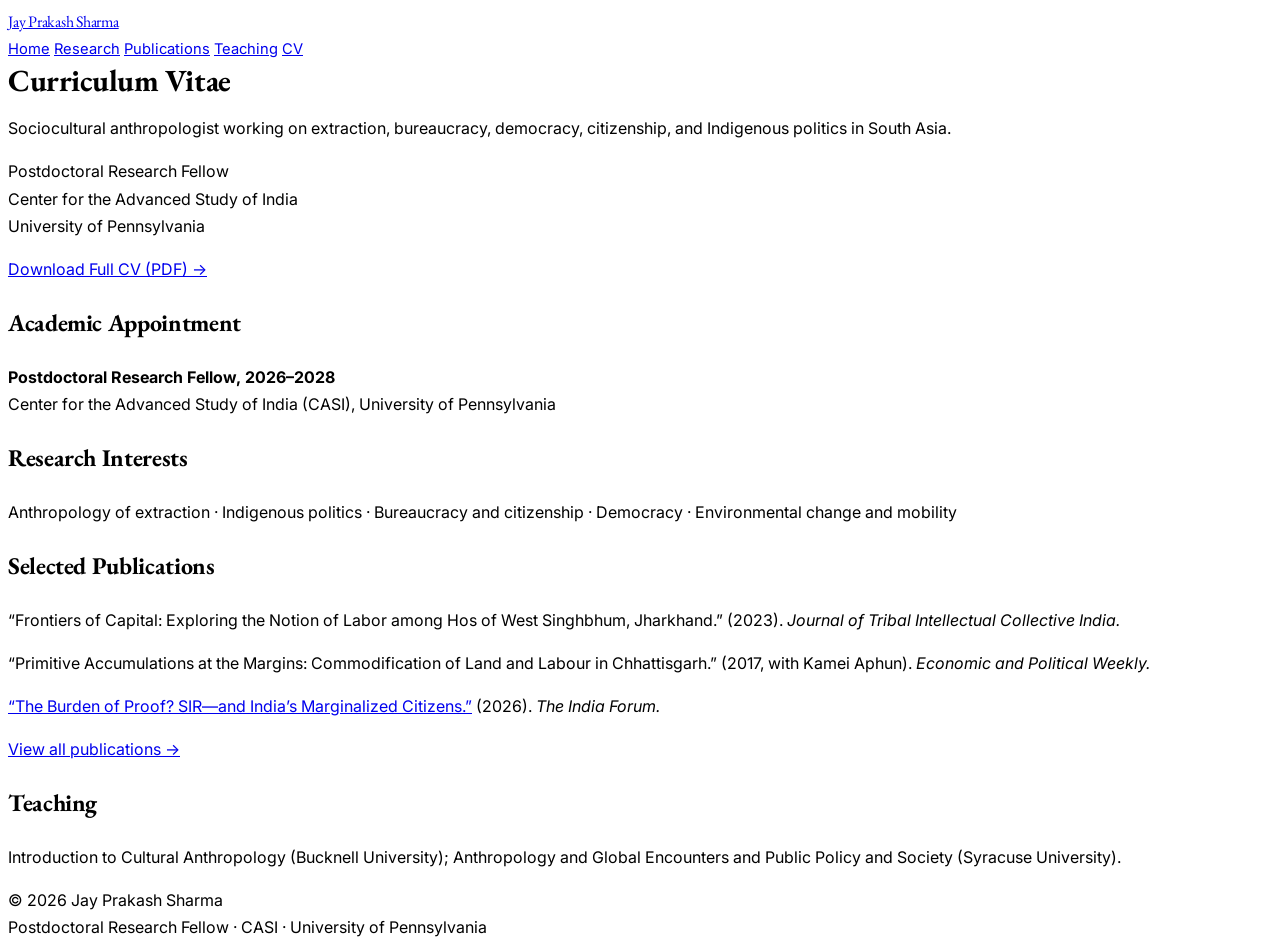
==== commit b300e221: "Update cv.html" ====
--- a/cv.html
+++ b/cv.html
@@ -1,481 +1,8 @@
 <!doctype html>
-<html lang="en">
-
-<head>
-  <meta charset="utf-8">
-  <meta name="viewport" content="width=device-width, initial-scale=1">
-
-  <meta
-    name="description"
-    content="Curriculum vitae of Jay Prakash Sharma, sociocultural anthropologist and Postdoctoral Research Fellow at the Center for the Advanced Study of India, University of Pennsylvania.">
-
-  <title>CV | Jay Prakash Sharma</title>
-  <link rel="stylesheet" href="styles.css">
-</head>
-
-<body class="cv-page">
-
-
-<!-- NAVIGATION -->
-
-<header class="site-header">
-  <nav class="nav">
-
-    <a class="brand" href="index.html">Jay Prakash Sharma</a>
-
-    
-<div class="nav-links">
-  <a href="index.html">Home</a>
-  <a href="research.html">Research</a>
-  <a href="publications.html">Publications</a>
-  <a href="teaching.html">Teaching</a>
-  <a href="cv.html">CV</a>
-</div>
-
-
-  </nav>
-</header>
-
-
-<main class="cv-main">
-
-
-  <!-- CV INTRODUCTION -->
-
-  <section class="cv-header">
-
-    <div class="cv-label">Curriculum Vitae</div>
-
-    <h1>Jay Prakash Sharma, PhD</h1>
-
-    <p class="cv-description">
-      Sociocultural anthropologist studying extraction, bureaucracy,
-      citizenship, Indigenous politics, development, and democracy in South Asia.
-    </p>
-
-    <div class="cv-contact">
-      <p>
-        Center for the Advanced Study of India (CASI)<br>
-        University of Pennsylvania<br>
-        Philadelphia, PA 19104-6215
-      </p>
-
-      <p>
-        <a href="mailto:jasharma@sas.upenn.edu">jasharma@sas.upenn.edu</a><br>
-        680-697-5140
-      </p>
-    </div>
-
-    <a
-      class="cv-download"
-      href="Jay_Prakash_Sharma_CV.pdf"
-      target="_blank"
-      rel="noopener noreferrer">
-      Download Full CV (PDF) →
-    </a>
-
-  </section>
-
-
-  <!-- ACADEMIC APPOINTMENT -->
-
-  <section class="cv-section">
-
-    <h2>Academic Appointment</h2>
-
-    <div class="cv-entry">
-      <div class="cv-entry-main">
-        <h3>Postdoctoral Research Fellow</h3>
-        <p class="cv-meta">
-          Center for the Advanced Study of India (CASI), University of Pennsylvania
-          <span class="cv-date">2026–2028</span>
-        </p>
-
-        <p>
-          Developing a book manuscript based on doctoral research; organizing
-          the weekly seminar series; and mentoring graduate students affiliated
-          with Anthropology and South Asia Studies.
-        </p>
-      </div>
-    </div>
-
-  </section>
-
-
-  <!-- RESEARCH INTERESTS -->
-
-  <section class="cv-section">
-
-    <h2>Research Interests</h2>
-
-    <p class="cv-interests">
-      Political Anthropology · Indigenous Studies · Extraction and Its Afterlives ·
-      Bureaucracy and Citizenship · Democracy and Political Subjectivity ·
-      Development · South Asia
-    </p>
-
-  </section>
-
-
-  <!-- EDUCATION -->
-
-  <section class="cv-section">
-
-    <h2>Education</h2>
-
-    <div class="cv-entry">
-      <h3>PhD in Cultural Anthropology, with Distinction</h3>
-      <p class="cv-meta">
-        Syracuse University <span class="cv-date">August 2025</span>
-      </p>
-      <p>
-        <strong>Dissertation:</strong>
-        <em>Negotiating Development: Adivasi Resistance, State Developmentalism,
-        and the Making of Lesser Citizens in Jharkhand, India</em>
-      </p>
-      <p>
-        <strong>Committee:</strong> Susan S. Wadley (Advisor), Azra Hromadžić,
-        Mona Bhan, Ann G. Gold, and Uday Chandra
-      </p>
-    </div>
-
-    <div class="cv-entry">
-      <h3>MA in Cultural Anthropology</h3>
-      <p class="cv-meta">
-        Syracuse University <span class="cv-date">June 2019</span>
-      </p>
-    </div>
-
-    <div class="cv-entry">
-      <h3>MPhil in Sociology</h3>
-      <p class="cv-meta">
-        University of Delhi <span class="cv-date">June 2015</span>
-      </p>
-      <p>
-        <strong>Dissertation:</strong>
-        <em>Development and Discontent: Relevance of Polanyi's Double Movement
-        in Chhattisgarh, India</em>
-      </p>
-    </div>
-
-    <div class="cv-entry">
-      <h3>MA in Development Studies</h3>
-      <p class="cv-meta">
-        Tata Institute of Social Sciences <span class="cv-date">May 2011</span>
-      </p>
-      <p>
-        <strong>Dissertation:</strong>
-        <em>Policy Innovation in MGNREGA: A Case Study of Banking Correspondent</em>
-      </p>
-    </div>
-
-    <div class="cv-entry">
-      <h3>BA in Russian Language, Literature and Cultural Studies</h3>
-      <p class="cv-meta">
-        Jawaharlal Nehru University <span class="cv-date">2009</span>
-      </p>
-    </div>
-
-  </section>
-
-
-  <!-- PUBLICATIONS -->
-
-  <section class="cv-section">
-
-    <h2>Publications</h2>
-
-    <h3 class="cv-subheading">Peer-Reviewed Articles</h3>
-
-    <div class="cv-publication">
-      <span class="cv-year">Under review.</span>
-      “The Sedimentation of Indifference: Bureaucracy, Social Difference,
-      and Adivasi Citizenship in Eastern India.”
-      <em>Journal of the Royal Anthropological Institute.</em>
-    </div>
-
-    <div class="cv-publication">
-      <span class="cv-year">Under review.</span>
-      “Unsettling Indigeneity: The Struggle to Remake Adivasi Identity in a
-      Hindu India.” Co-authored with Uday Chandra.
-      Special issue of <em>Asian Ethnicity.</em>
-    </div>
-
-    <div class="cv-publication">
-      <span class="cv-year">2023.</span>
-      “Frontiers of Capital: Exploring the Notion of Labor among Hos of West
-      Singhbhum, Jharkhand.”
-      <em>Journal of Tribal Intellectual Collective India</em> 7,
-      Special Issue 4: 72–92.
-    </div>
-
-    <div class="cv-publication">
-      <span class="cv-year">2017.</span>
-      “Primitive Accumulations at the Margins: Commodification of Land and
-      Labour in Chhattisgarh.” Co-authored with Kamei Aphun.
-      <em>Economic and Political Weekly</em> 52(28).
-    </div>
-
-
-    <h3 class="cv-subheading">Book Chapter</h3>
-
-    <div class="cv-publication">
-      <span class="cv-year">2022.</span>
-      “Experiences of and Responses to COVID-19 in a Ho Tribal Village in
-      Jharkhand.” In S. Acharya and Stephen Christopher, eds.,
-      <em>Caste, COVID-19, and Inequalities of Care: Lessons from South Asia</em>,
-      151–169.
-    </div>
-
-
-    <h3 class="cv-subheading">Public Scholarship</h3>
-
-<div class="cv-publication">
-  <span class="cv-year">2026.</span>
-  “The Burden of Proof: SIR and India’s Marginalized Citizens.”
-  <em>The India Forum</em>, September 15.
-  <a
-    href="https://www.theindiaforum.in/politics/burden-proof-sir-and-indias-marginalized-citizens"
-    target="_blank"
-    rel="noopener noreferrer">
-    Read article →
-  </a>
-</div>
-
-<div class="cv-publication">
-  <span class="cv-year">2025.</span>
-  “Good Bureaucrats and God: An Interview with Maira Hayat.”
-  <em>Supplementals, Fieldsights</em>, May 6.
-</div>
-
-    <h3 class="cv-subheading">Manuscript in Progress</h3>
-
-    <div class="cv-publication">
-      “Claiming Citizenship: Vernaculars of Democracy and Adivasi Youth
-      Mobilizations in Eastern India.” Planned submission to
-      <em>Cultural Anthropology.</em>
-    </div>
-
-  </section>
-
-
-  <!-- FELLOWSHIPS AND AWARDS -->
-
-  <section class="cv-section">
-
-    <h2>Fellowships and Awards</h2>
-
-    <ul class="cv-list">
-      <li><strong>2026.</strong> Doctoral Prize, Maxwell School of Citizenship and Public Affairs, Syracuse University.</li>
-      <li><strong>2024.</strong> Graduate Student Travel Grant, Graduate Student Organization, Syracuse University.</li>
-      <li><strong>2024.</strong> Claudia De Lys Graduate Scholar in Cultural Anthropology, Syracuse University.</li>
-      <li><strong>2020–2022.</strong> American Institute of Indian Studies Junior Fellowship, funded by the National Endowment for the Humanities.</li>
-      <li><strong>2021.</strong> Claudia De Lys Dissertation Completion Fellowship, Syracuse University.</li>
-      <li><strong>2021.</strong> John S. Burdick Memorial Scholarship, Syracuse University.</li>
-      <li><strong>2019.</strong> Graduate Student Travel Grant, Graduate Student Organization, Syracuse University.</li>
-      <li><strong>2018.</strong> Bharati Memorial Grant for Summer Research, South Asia Center, Syracuse University.</li>
-      <li><strong>2017–2018.</strong> Dean's Summer Fellowship, Maxwell School, Syracuse University.</li>
-      <li><strong>2014.</strong> Indian Council of Social Science Research International Travel Grant.</li>
-      <li><strong>2013–2015.</strong> University Grants Commission NET Fellowship, India.</li>
-      <li><strong>2009–2011.</strong> Tuition Fee Waiver Grant for Meritorious Students, Tata Institute of Social Sciences.</li>
-      <li><strong>2006–2009.</strong> Merit-cum-Means Scholarship, Jawaharlal Nehru University.</li>
-    </ul>
-
-  </section>
-
-
-  <!-- TEACHING -->
-
-  <section class="cv-section">
-
-    <h2>Teaching Experience</h2>
-
-    <div class="cv-entry">
-      <h3>Introduction to Cultural Anthropology</h3>
-      <p class="cv-meta">
-        Bucknell University · Instructor
-        <span class="cv-date">Spring 2026</span>
-      </p>
-    </div>
-
-    <div class="cv-entry">
-      <h3>Global Encounters: Comparing World Views and Values Cross-Culturally</h3>
-      <p class="cv-meta">
-        Syracuse University · Teaching Assistant
-        <span class="cv-date">2023–2025</span>
-      </p>
-    </div>
-
-    <div class="cv-entry">
-      <h3>Peoples and Cultures of the World</h3>
-      <p class="cv-meta">
-        Syracuse University · Teaching Assistant
-        <span class="cv-date">2018–2019; 2022–2023</span>
-      </p>
-    </div>
-
-    <div class="cv-entry">
-      <h3>Critical Issues for the United States</h3>
-      <p class="cv-meta">
-        Syracuse University · Teaching Instructor
-        <span class="cv-date">2021–2022</span>
-      </p>
-    </div>
-
-    <div class="cv-entry">
-      <h3>Introduction to Biological Anthropology</h3>
-      <p class="cv-meta">
-        Syracuse University · Teaching Assistant
-        <span class="cv-date">Spring 2017</span>
-      </p>
-    </div>
-
-    <div class="cv-entry">
-      <h3>Introduction to Cultural Anthropology</h3>
-      <p class="cv-meta">
-        Syracuse University · Teaching Assistant
-        <span class="cv-date">Fall 2016</span>
-      </p>
-    </div>
-
-  </section>
-
-
-  <!-- INVITED TALKS -->
-
-  <section class="cv-section">
-
-    <h2>Invited Talks and Lectures</h2>
-
-    <ul class="cv-list">
-      <li><strong>2025.</strong> “Indigeneity in India,” South Asia Speakers Series, Georgetown University, Washington, DC.</li>
-      <li><strong>2025.</strong> “Mining Inequality: An Ethnographic Study,” Department of Anthropology, Syracuse University.</li>
-      <li><strong>2024.</strong> “State, Development and the Indigenous People of South Asia,” Cornell-Syracuse South Asia Consortium, Onondaga Community College.</li>
-      <li><strong>2023.</strong> “Mine, Money and the Community: Revisiting ‘Tribal Economy’ through Life Histories of Ho Adivasis in Jharkhand, India,” South Asia Center, Syracuse University.</li>
-      <li><strong>2022.</strong> “Tribes and the Indian State: The Ho of Jharkhand and Gaddis of Himachal Pradesh,” South Asia Center, Syracuse University.</li>
-      <li><strong>2020.</strong> “Idea of Development from a Sociological Point of View,” Miranda College, University of Delhi.</li>
-    </ul>
-
-  </section>
-
-
-  <!-- CONFERENCES -->
-
-  <section class="cv-section">
-
-    <h2>Conference Participation</h2>
-
-    <ul class="cv-list">
-      <li><strong>2026.</strong> Panel co-organizer, “Extraction: Political and Ecological Afterlives,” American Anthropological Association Annual Meeting.</li>
-      <li><strong>2024.</strong> Panel organizer, “Democracy, Development and the Subaltern,” Annual Conference on South Asia, University of Wisconsin–Madison.</li>
-      <li><strong>2024.</strong> “Claiming Modernity from Below: Cultural Politics of Development and Tribal Youth Aspiration in Jharkhand, India,” Annual Conference on South Asia.</li>
-      <li><strong>2024.</strong> Discussant, roundtable on <em>Resistance as Negotiation: Making States and Tribes in the Margins of Modern India</em>, Annual Conference on South Asia.</li>
-      <li><strong>2022.</strong> “Between Hopelessness and Aspirations: COVID-19 and Narratives of Migrant Laborers from Nakahasa, Jharkhand,” Oslo Metropolitan University–JKLU Workshop.</li>
-      <li><strong>2019.</strong> “Formation of Subaltern Political Consciousness: Adivasi Political Activism against Land Acquisition in Chhattisgarh, India,” Medusa Graduate Conference, University of Toronto.</li>
-      <li><strong>2019.</strong> “Stories We Are Told, Stories We Tell: Explorations in Ethnographic Methods,” Graduate Students’ Workshop, Syracuse University.</li>
-      <li><strong>2018.</strong> “Adivasi Political Consciousness: Looking beyond Indigenous Religion,” Annual Conference on South Asia.</li>
-      <li><strong>2016.</strong> “State and Expansion of Market Ideology: Locating Polanyi’s Double Movement in India,” Centre for Development Studies, Thiruvananthapuram.</li>
-      <li><strong>2014.</strong> “Analyzing Primitive Accumulation at the Margins,” Historical Materialism Conference, London.</li>
-      <li><strong>2011.</strong> “Impact of Smart Cards on MGNREGA Wage Disbursement in Warangal, Andhra Pradesh,” Indian Society of Labour Economics Annual Conference.</li>
-    </ul>
-
-  </section>
-
-
-  <!-- PROFESSIONAL EXPERIENCE -->
-
-  <section class="cv-section">
-
-    <h2>Research and Professional Experience</h2>
-
-    <div class="cv-entry">
-      <h3>Research Consultant</h3>
-      <p class="cv-meta">September–December 2025</p>
-      <p>
-        Examined the historical experiences of the Paswan caste across northern
-        India and their impact on the modern painting traditions of Paswan
-        Mithila artists.
-      </p>
-    </div>
-
-    <div class="cv-entry">
-      <h3>Contributing Editor</h3>
-      <p class="cv-meta">
-        Society for Cultural Anthropology, Teaching Tools
-        <span class="cv-date">2024–2026</span>
-      </p>
-    </div>
-
-    <div class="cv-entry">
-      <h3>Project Associate</h3>
-      <p class="cv-meta">
-        Ambedkar University Delhi and Norwegian Institute of International Affairs
-        <span class="cv-date">2015–2016</span>
-      </p>
-      <p>
-        Analyzed corporate governance, taxation, and corporate social
-        responsibility frameworks in India and contributed to comparative
-        research on governance regimes and corporate accountability.
-      </p>
-    </div>
-
-    <div class="cv-entry">
-      <h3>Research Officer</h3>
-      <p class="cv-meta">
-        Tata Institute of Social Sciences, Mumbai
-        <span class="cv-date">2013</span>
-      </p>
-      <p>
-        Evaluated World Bank-funded livelihood schemes in Chhattisgarh, with
-        attention to women's income and financial autonomy among tribal communities.
-      </p>
-    </div>
-
-    <div class="cv-entry">
-      <h3>Research Associate</h3>
-      <p class="cv-meta">
-        Institute for Human Development, New Delhi
-        <span class="cv-date">2011–2013</span>
-      </p>
-      <p>
-        Evaluated development policies and scholarship schemes for marginalized
-        communities and researched the livelihoods and vulnerabilities of women
-        home-based workers.
-      </p>
-    </div>
-
-  </section>
-
-
-  <!-- LANGUAGES -->
-
-  <section class="cv-section">
-
-    <h2>Languages</h2>
-
-    <ul class="cv-list">
-      <li><strong>Hindi:</strong> Proficient in speaking, reading, and writing.</li>
-      <li><strong>Russian:</strong> Introductory speaking, reading, and writing.</li>
-    </ul>
-
-  </section>
-
-
-  <p class="cv-updated">Last updated September 2026.</p>
-
-
-</main>
-
-
-<footer>
-  <div class="footer-inner">
-    <div>© 2026 Jay Prakash Sharma</div>
-    <div>
-      Postdoctoral Research Fellow · CASI · University of Pennsylvania
-    </div>
-  </div>
-</footer>
-
-
-</body>
-</html>
+<html lang="en"><head><meta charset="utf-8"><meta name="viewport" content="width=device-width, initial-scale=1"><meta name="description" content="CV"><title>CV | Jay Prakash Sharma</title><link rel="stylesheet" href="styles.css"></head>
+<body><header class="site-header"><nav class="nav" aria-label="Main navigation"><a class="brand" href="index.html">Jay Prakash Sharma</a><div class="nav-links"><a href="index.html">Home</a>
+<a href="research.html">Research</a>
+<a href="publications.html">Publications</a>
+<a href="teaching.html">Teaching</a>
+<a href="cv.html" class="active" aria-current="page">CV</a></div></nav></header>
+<main><h1>Curriculum Vitae</h1><p>Sociocultural anthropologist working on extraction, bureaucracy, democracy, citizenship, and Indigenous politics in South Asia.</p><p class="affiliation">Postdoctoral Research Fellow<br>Center for the Advanced Study of India<br>University of Pennsylvania</p><p><a class="cv-download" href="Jay_Prakash_Sharma_CV.pdf" target="_blank" rel="noopener noreferrer">Download Full CV (PDF) →</a></p><section class="page-section"><h2>Academic Appointment</h2><p><strong>Postdoctoral Research Fellow, 2026–2028</strong><br>Center for the Advanced Study of India (CASI), University of Pennsylvania</p></section><section class="page-section"><h2>Research Interests</h2><p>Anthropology of extraction · Indigenous politics · Bureaucracy and citizenship · Democracy · Environmental change and mobility</p></section><section class="page-section"><h2>Selected Publications</h2><p>“Frontiers of Capital: Exploring the Notion of Labor among Hos of West Singhbhum, Jharkhand.” (2023). <em>Journal of Tribal Intellectual Collective India.</em></p><p>“Primitive Accumulations at the Margins: Commodification of Land and Labour in Chhattisgarh.” (2017, with Kamei Aphun). <em>Economic and Political Weekly.</em></p><p><a href="https://www.theindiaforum.in/politics/burden-proof-sir-and-indias-marginalized-citizens">“The Burden of Proof? SIR—and India’s Marginalized Citizens.”</a> (2026). <em>The India Forum.</em></p><p><a href="publications.html">View all publications →</a></p></section><section class="page-section"><h2>Teaching</h2><p>Introduction to Cultural Anthropology (Bucknell University); Anthropology and Global Encounters and Public Policy and Society (Syracuse University).</p></section></main><footer><div class="footer-inner"><div>© 2026 Jay Prakash Sharma</div><div>Postdoctoral Research Fellow · CASI · University of Pennsylvania</div></div></footer></body></html>
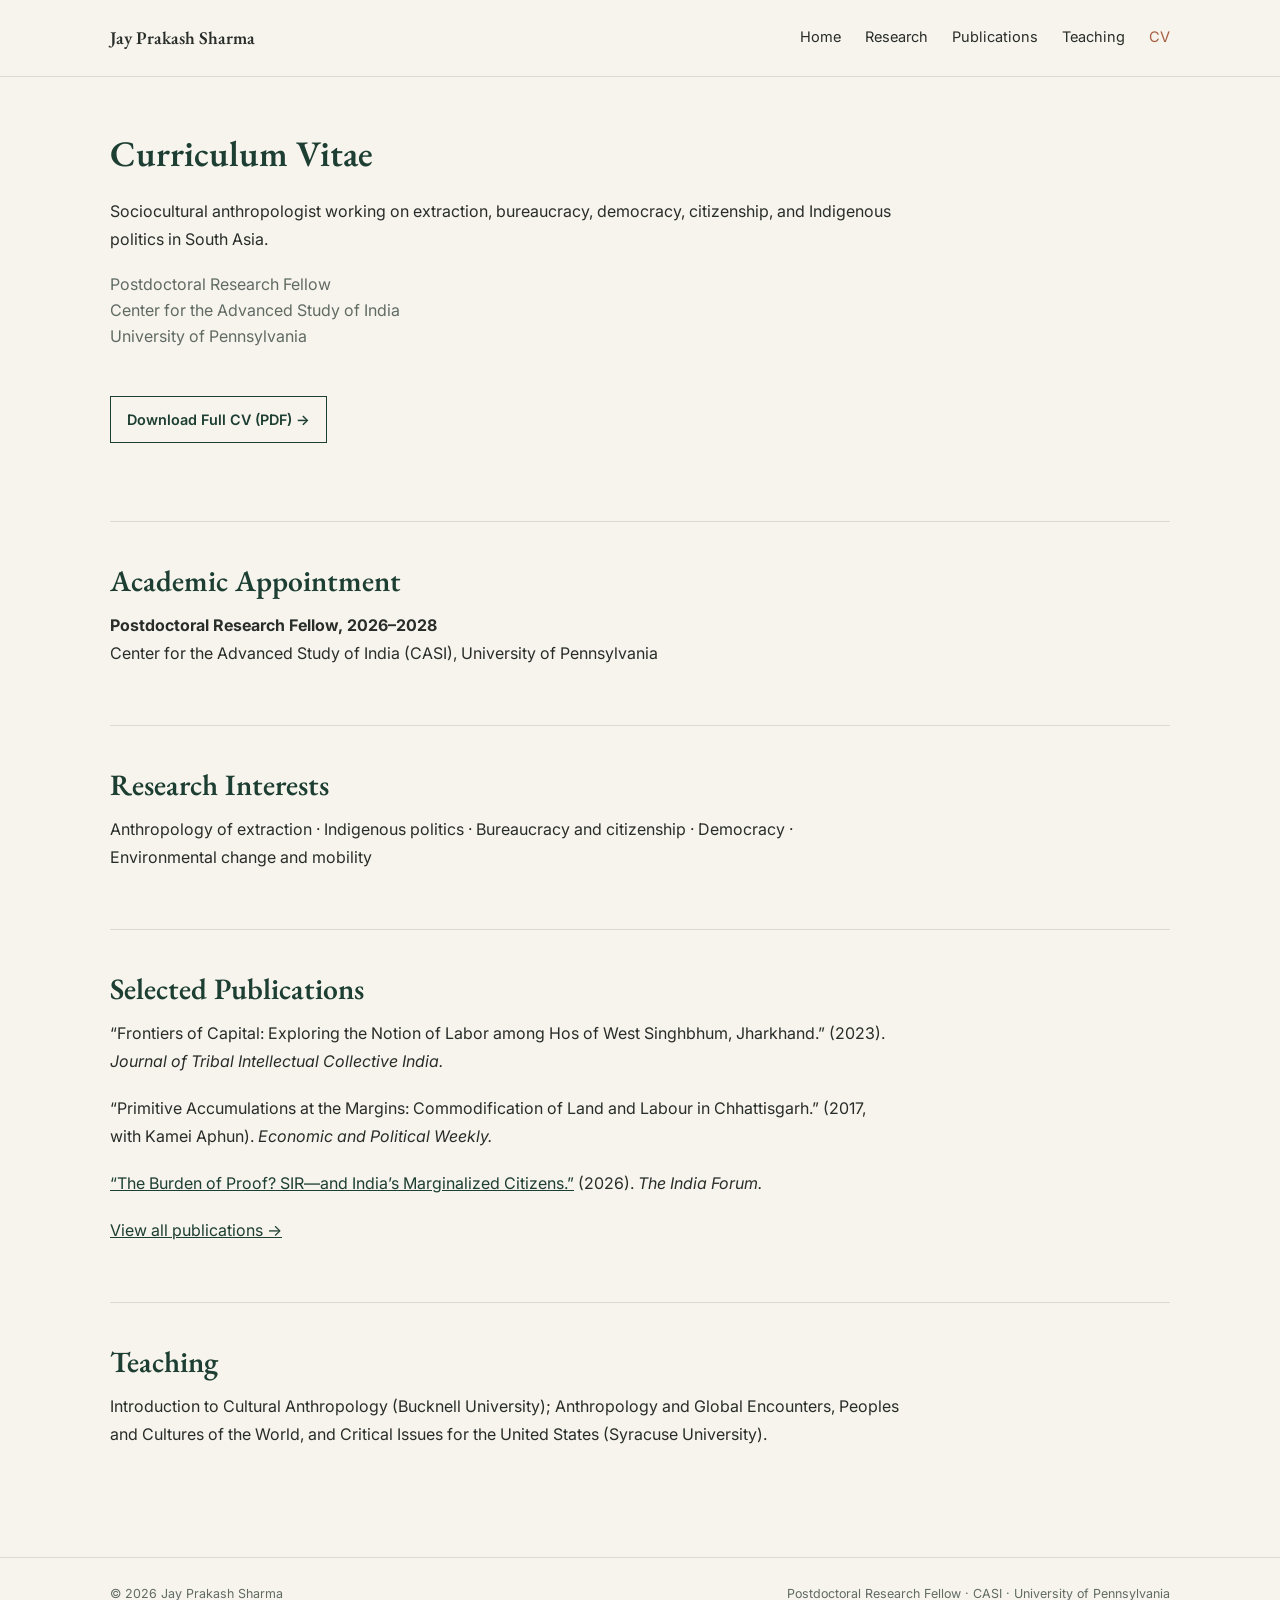
==== commit 7cee3b45: "Update cv.html" ====
--- a/cv.html
+++ b/cv.html
@@ -5,4 +5,4 @@
 <a href="publications.html">Publications</a>
 <a href="teaching.html">Teaching</a>
 <a href="cv.html" class="active" aria-current="page">CV</a></div></nav></header>
-<main><h1>Curriculum Vitae</h1><p>Sociocultural anthropologist working on extraction, bureaucracy, democracy, citizenship, and Indigenous politics in South Asia.</p><p class="affiliation">Postdoctoral Research Fellow<br>Center for the Advanced Study of India<br>University of Pennsylvania</p><p><a class="cv-download" href="Jay_Prakash_Sharma_CV.pdf" target="_blank" rel="noopener noreferrer">Download Full CV (PDF) →</a></p><section class="page-section"><h2>Academic Appointment</h2><p><strong>Postdoctoral Research Fellow, 2026–2028</strong><br>Center for the Advanced Study of India (CASI), University of Pennsylvania</p></section><section class="page-section"><h2>Research Interests</h2><p>Anthropology of extraction · Indigenous politics · Bureaucracy and citizenship · Democracy · Environmental change and mobility</p></section><section class="page-section"><h2>Selected Publications</h2><p>“Frontiers of Capital: Exploring the Notion of Labor among Hos of West Singhbhum, Jharkhand.” (2023). <em>Journal of Tribal Intellectual Collective India.</em></p><p>“Primitive Accumulations at the Margins: Commodification of Land and Labour in Chhattisgarh.” (2017, with Kamei Aphun). <em>Economic and Political Weekly.</em></p><p><a href="https://www.theindiaforum.in/politics/burden-proof-sir-and-indias-marginalized-citizens">“The Burden of Proof? SIR—and India’s Marginalized Citizens.”</a> (2026). <em>The India Forum.</em></p><p><a href="publications.html">View all publications →</a></p></section><section class="page-section"><h2>Teaching</h2><p>Introduction to Cultural Anthropology (Bucknell University); Anthropology and Global Encounters and Public Policy and Society (Syracuse University).</p></section></main><footer><div class="footer-inner"><div>© 2026 Jay Prakash Sharma</div><div>Postdoctoral Research Fellow · CASI · University of Pennsylvania</div></div></footer></body></html>
+<main><h1>Curriculum Vitae</h1><p>Sociocultural anthropologist working on extraction, bureaucracy, democracy, citizenship, and Indigenous politics in South Asia.</p><p class="affiliation">Postdoctoral Research Fellow<br>Center for the Advanced Study of India<br>University of Pennsylvania</p><p><a class="cv-download" href="Jay_Prakash_Sharma_CV.pdf" target="_blank" rel="noopener noreferrer">Download Full CV (PDF) →</a></p><section class="page-section"><h2>Academic Appointment</h2><p><strong>Postdoctoral Research Fellow, 2026–2028</strong><br>Center for the Advanced Study of India (CASI), University of Pennsylvania</p></section><section class="page-section"><h2>Research Interests</h2><p>Anthropology of extraction · Indigenous politics · Bureaucracy and citizenship · Democracy · Environmental change and mobility</p></section><section class="page-section"><h2>Selected Publications</h2><p>“Frontiers of Capital: Exploring the Notion of Labor among Hos of West Singhbhum, Jharkhand.” (2023). <em>Journal of Tribal Intellectual Collective India.</em></p><p>“Primitive Accumulations at the Margins: Commodification of Land and Labour in Chhattisgarh.” (2017, with Kamei Aphun). <em>Economic and Political Weekly.</em></p><p><a href="https://www.theindiaforum.in/politics/burden-proof-sir-and-indias-marginalized-citizens">“The Burden of Proof? SIR—and India’s Marginalized Citizens.”</a> (2026). <em>The India Forum.</em></p><p><a href="publications.html">View all publications →</a></p></section><section class="page-section"><h2>Teaching</h2><p>Introduction to Cultural Anthropology (Bucknell University); Anthropology and Global Encounters, Peoples and Cultures of the World, and Critical Issues for the United States (Syracuse University).</p></section></main><footer><div class="footer-inner"><div>© 2026 Jay Prakash Sharma</div><div>Postdoctoral Research Fellow · CASI · University of Pennsylvania</div></div></footer></body></html>
--- a/styles.css
+++ b/styles.css
@@ -1,47 +1,29 @@
-/* Paste at the very END of your existing styles.css.
-   Shared typography and navigation for all pages. */
-@import url('https://fonts.googleapis.com/css2?family=EB+Garamond:wght@500;600;700&family=Inter:wght@400;500;600&display=swap');
+@import url('https://fonts.googleapis.com/css2?family=EB+Garamond:wght@400;500;600;700&family=Inter:wght@400;500;600&display=swap');
+:root{--bg:#f7f4ed;--ink:#292d29;--green:#1d3e32;--muted:#606b64;--accent:#a65d42;--line:#dadbd2;--width:1060px;--reading:790px}
+*{box-sizing:border-box}html{scroll-behavior:smooth}body{margin:0;background:var(--bg);color:var(--ink);font-family:Inter,Arial,sans-serif;font-size:16px;line-height:1.75}a{color:var(--green)}a:hover{color:var(--accent)}
+h1,h2,h3,.brand{font-family:'EB Garamond',Georgia,serif;color:var(--green);font-weight:600;line-height:1.18}h1{font-size:clamp(1.95rem,3vw,2.25rem);margin:0 0 22px}h2{font-size:clamp(1.55rem,2.5vw,1.85rem);margin:0 0 12px}h3{font-size:1.4rem;margin:0 0 10px}p{margin:0 0 19px}main{width:min(var(--width),calc(100% - 64px));margin:0 auto;padding:56px 0 90px}main p{max-width:var(--reading)}
+.site-header{border-bottom:1px solid var(--line);background:var(--bg)}.nav{width:min(var(--width),calc(100% - 64px));min-height:76px;margin:auto;display:flex;align-items:center;justify-content:space-between;gap:24px}.brand{font-size:1.12rem;text-decoration:none;color:var(--ink)}.nav-links{display:flex;gap:24px;flex-wrap:wrap}.nav-links a{font-size:.91rem;text-decoration:none;color:var(--ink)}.nav-links a.active,.nav-links a:hover{color:var(--accent)}
+.home-intro{max-width:var(--reading)}.affiliation{color:var(--muted);line-height:1.6;margin:0 0 35px}.lead{font-size:1rem;line-height:1.85}.interests,.project,.page-section{margin-top:58px;padding-top:42px;border-top:1px solid var(--line)}.interests h2{font-size:1.55rem}.interests p{max-width:var(--reading)}.small-label{font-size:.75rem;font-weight:600;letter-spacing:.1em;text-transform:uppercase;color:var(--accent);margin-bottom:16px}.project h2{font-size:1.85rem}.subtitle{color:var(--muted);font-size:.98rem;margin:0 0 25px}.question{font-style:italic;color:var(--green)}.text-link{font-weight:600;text-decoration:none}
+.fieldwork-photo{margin:32px 0 38px;max-width:var(--reading)}.fieldwork-photo img{display:block;width:100%;height:auto;object-fit:cover}.home-photo img{aspect-ratio:16/8;object-position:center 58%}.mine-photo img{aspect-ratio:16/9;object-position:center}.fieldwork-photo figcaption{font-size:.76rem;color:var(--muted);margin-top:8px;line-height:1.5}
+.publication{max-width:var(--reading);padding:18px 0;border-bottom:1px solid var(--line)}.publication p{margin:0}.publication .date{color:var(--green);font-weight:600}.course{max-width:var(--reading);padding:12px 0;border-bottom:1px solid var(--line)}.course strong{display:block;color:var(--green)}.course span{color:var(--muted);font-size:.92rem}.cv-download{display:inline-block;border:1px solid var(--green);padding:10px 16px;text-decoration:none;font-size:.9rem;font-weight:600;margin:12px 0 20px}.cv-download:hover{background:var(--green);color:white}footer{border-top:1px solid var(--line);color:var(--muted);font-size:.78rem}.footer-inner{width:min(var(--width),calc(100% - 64px));margin:auto;padding:25px 0;display:flex;justify-content:space-between;gap:18px;flex-wrap:wrap}
+@media(max-width:650px){.nav{padding:18px 0;align-items:flex-start;flex-direction:column;gap:9px}.nav-links{gap:9px 17px}main{padding:42px 0 65px}.interests,.project,.page-section{margin-top:38px;padding-top:30px}.home-photo img,.mine-photo img{aspect-ratio:4/3}.footer-inner,.nav,main{width:calc(100% - 40px)}}
 
-body { font-family: 'Inter', sans-serif; font-size: 1rem; line-height: 1.7; }
-h1, h2, h3, .brand { font-family: 'EB Garamond', Georgia, serif; letter-spacing: -0.015em; }
-.nav-links a { font-family: 'Inter', sans-serif; font-size: .92rem; }
+/* Original profile photograph beside homepage introduction */
+.home-hero{display:grid;grid-template-columns:minmax(0,1fr) 255px;align-items:start;gap:52px;max-width:var(--width)}
+.home-hero .home-intro{min-width:0}
+.profile-photo{margin:0;align-self:start}
+.profile-photo img{display:block;width:100%;height:320px;object-fit:cover;object-position:center 28%;border-radius:0}
+@media(max-width:750px){.home-hero{grid-template-columns:1fr;gap:24px}.profile-photo{max-width:230px}.profile-photo img{height:285px}}
 
-/* A consistent, restrained title size on all five pages. */
-h1, .home-page h1, .research-page h1, .page-header h1, .cv-page h1 {
-  font-size: clamp(1.8rem, 2.4vw, 2.15rem);
-  line-height: 1.2;
-  margin: 0 0 16px;
-}
+/* Homepage portrait on left, slightly reduced and aligned with biography */
+.home-hero{display:grid;grid-template-columns:235px minmax(0,1fr);gap:42px;align-items:start;max-width:var(--width)}
+.home-hero .home-intro{min-width:0;max-width:none}
+.home-hero .home-intro p{max-width:none}
+.profile-photo{margin:0;width:235px;align-self:start}
+.profile-photo img{display:block;width:235px;height:310px;object-fit:cover;object-position:center 43%;border-radius:0}
+.home-hero h1{margin-top:0}
+.home-photo{max-width:var(--width)}
+@media(max-width:750px){.home-hero{grid-template-columns:1fr;gap:24px}.profile-photo{width:205px}.profile-photo img{width:205px;height:305px}}
 
-/* Section headings: smaller than the old oversized home/research headings. */
-.home-page h2, .research-page h2 {
-  font-size: clamp(1.45rem, 2.1vw, 1.8rem);
-  line-height: 1.2;
-  margin: 0 0 14px;
-}
-
-/* Keep content width readable without changing global navigation width. */
-.home-page .scholar-main { padding-top: 54px; padding-bottom: 64px; }
-.home-page .scholar-intro,
-.home-page .scholar-interests,
-.home-page .fieldwork-photo { max-width: 790px; }
-.home-page .scholar-affiliation { margin: 0 0 28px; color: var(--muted, #667069); line-height: 1.55; }
-.home-page .scholar-bio { margin: 0; }
-.home-page .scholar-interests { padding-top: 26px; border-top: 1px solid var(--line, #d9d8cf); }
-.home-page .scholar-interests p { margin: 0 0 16px; }
-.home-page .research-link { font-weight: 600; text-decoration-thickness: 1px; text-underline-offset: 3px; }
-
-.fieldwork-photo { width: 100%; margin: 34px 0 40px; }
-.fieldwork-photo img { display: block; width: 100%; height: auto; border-radius: 0; object-fit: cover; }
-.home-photo img { aspect-ratio: 16 / 8; object-position: center 58%; }
-.mine-photo img { aspect-ratio: 16 / 9; object-position: center; }
-.fieldwork-photo figcaption { margin-top: 8px; font-size: .78rem; line-height: 1.5; color: var(--muted, #667069); }
-
-/* Research page: readable paragraphs and smaller project headings. */
-.research-page main p { max-width: 790px; }
-.research-page .project-label { color: var(--terracotta, #a75e43); font-size: .76rem; font-weight: 600; text-transform: uppercase; letter-spacing: .1em; margin-bottom: 18px; }
-
-@media (max-width: 700px) {
-  .home-page .scholar-main { padding-top: 36px; }
-  .home-photo img, .mine-photo img { aspect-ratio: 4 / 3; }
-}
+/* Portrait top aligns with heading; shorter frame ends near biography */
+@media(min-width:751px){.profile-photo{margin-top:7px}}
